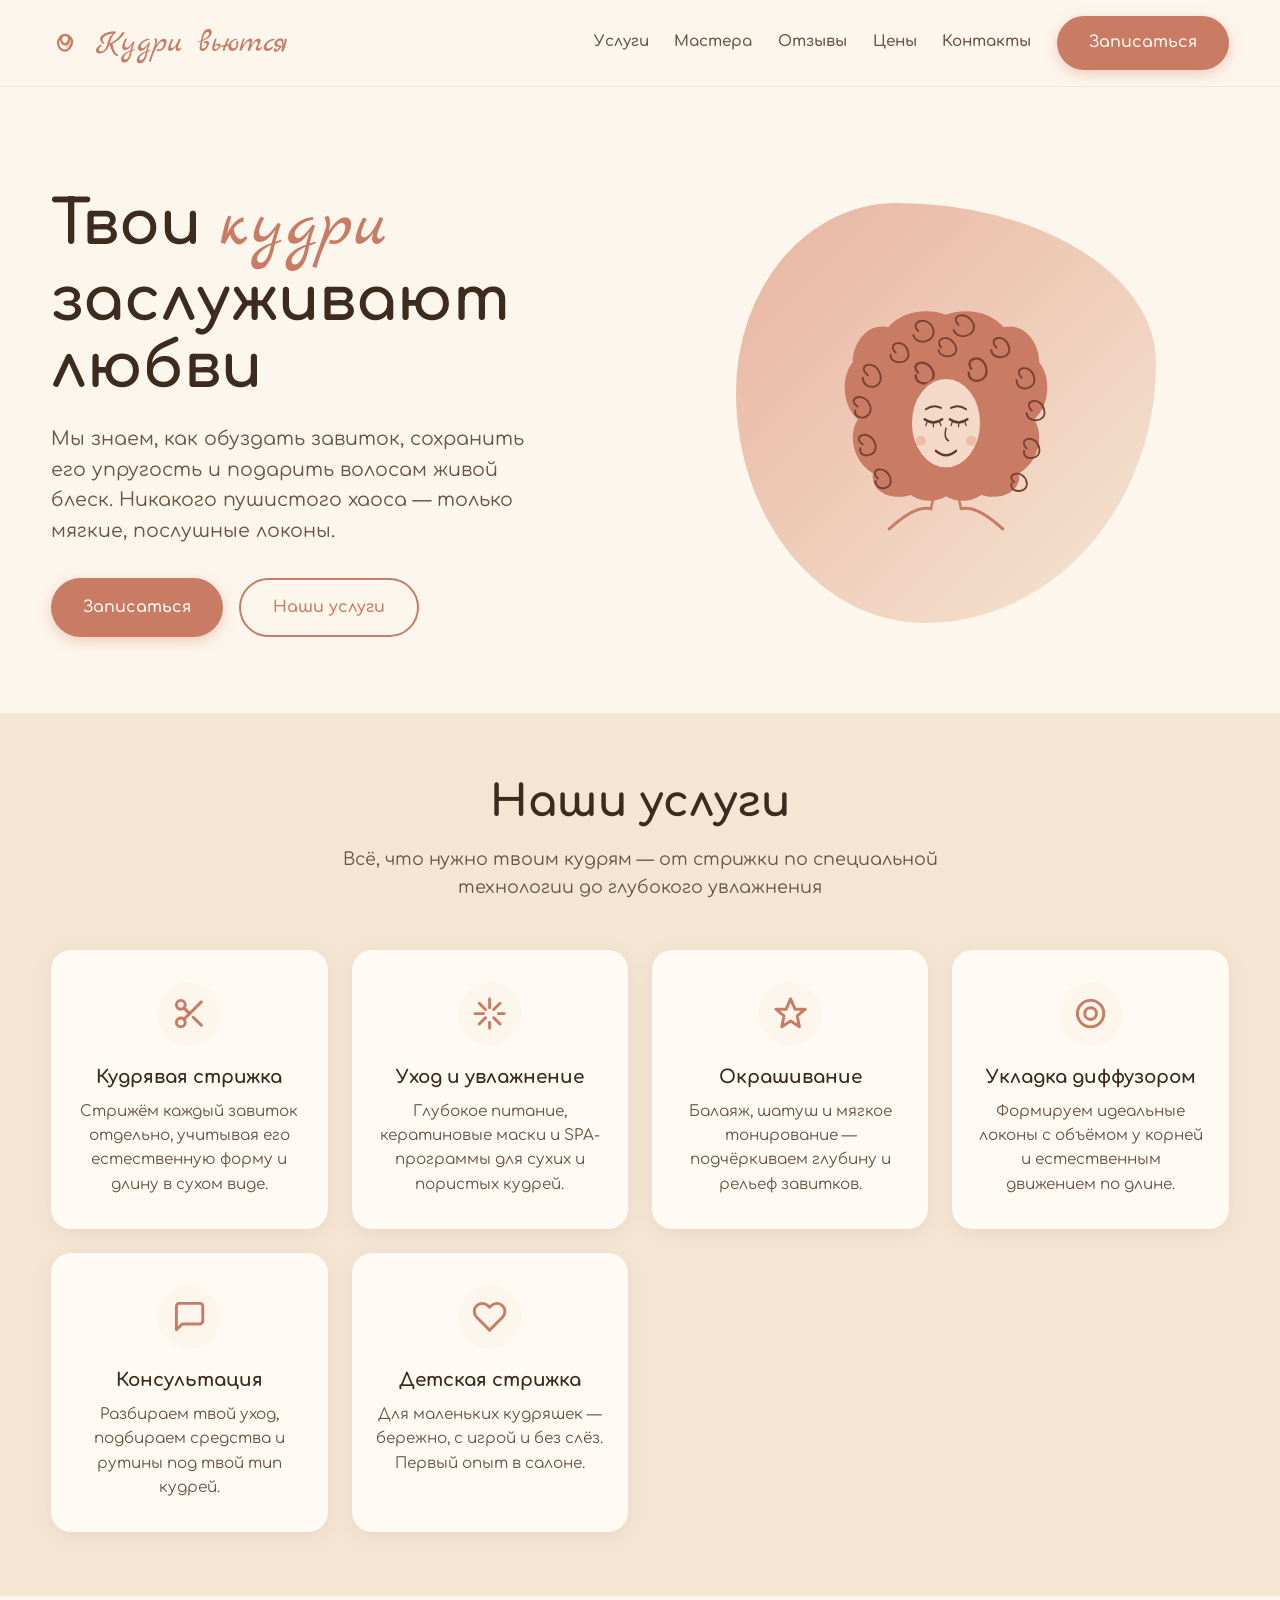
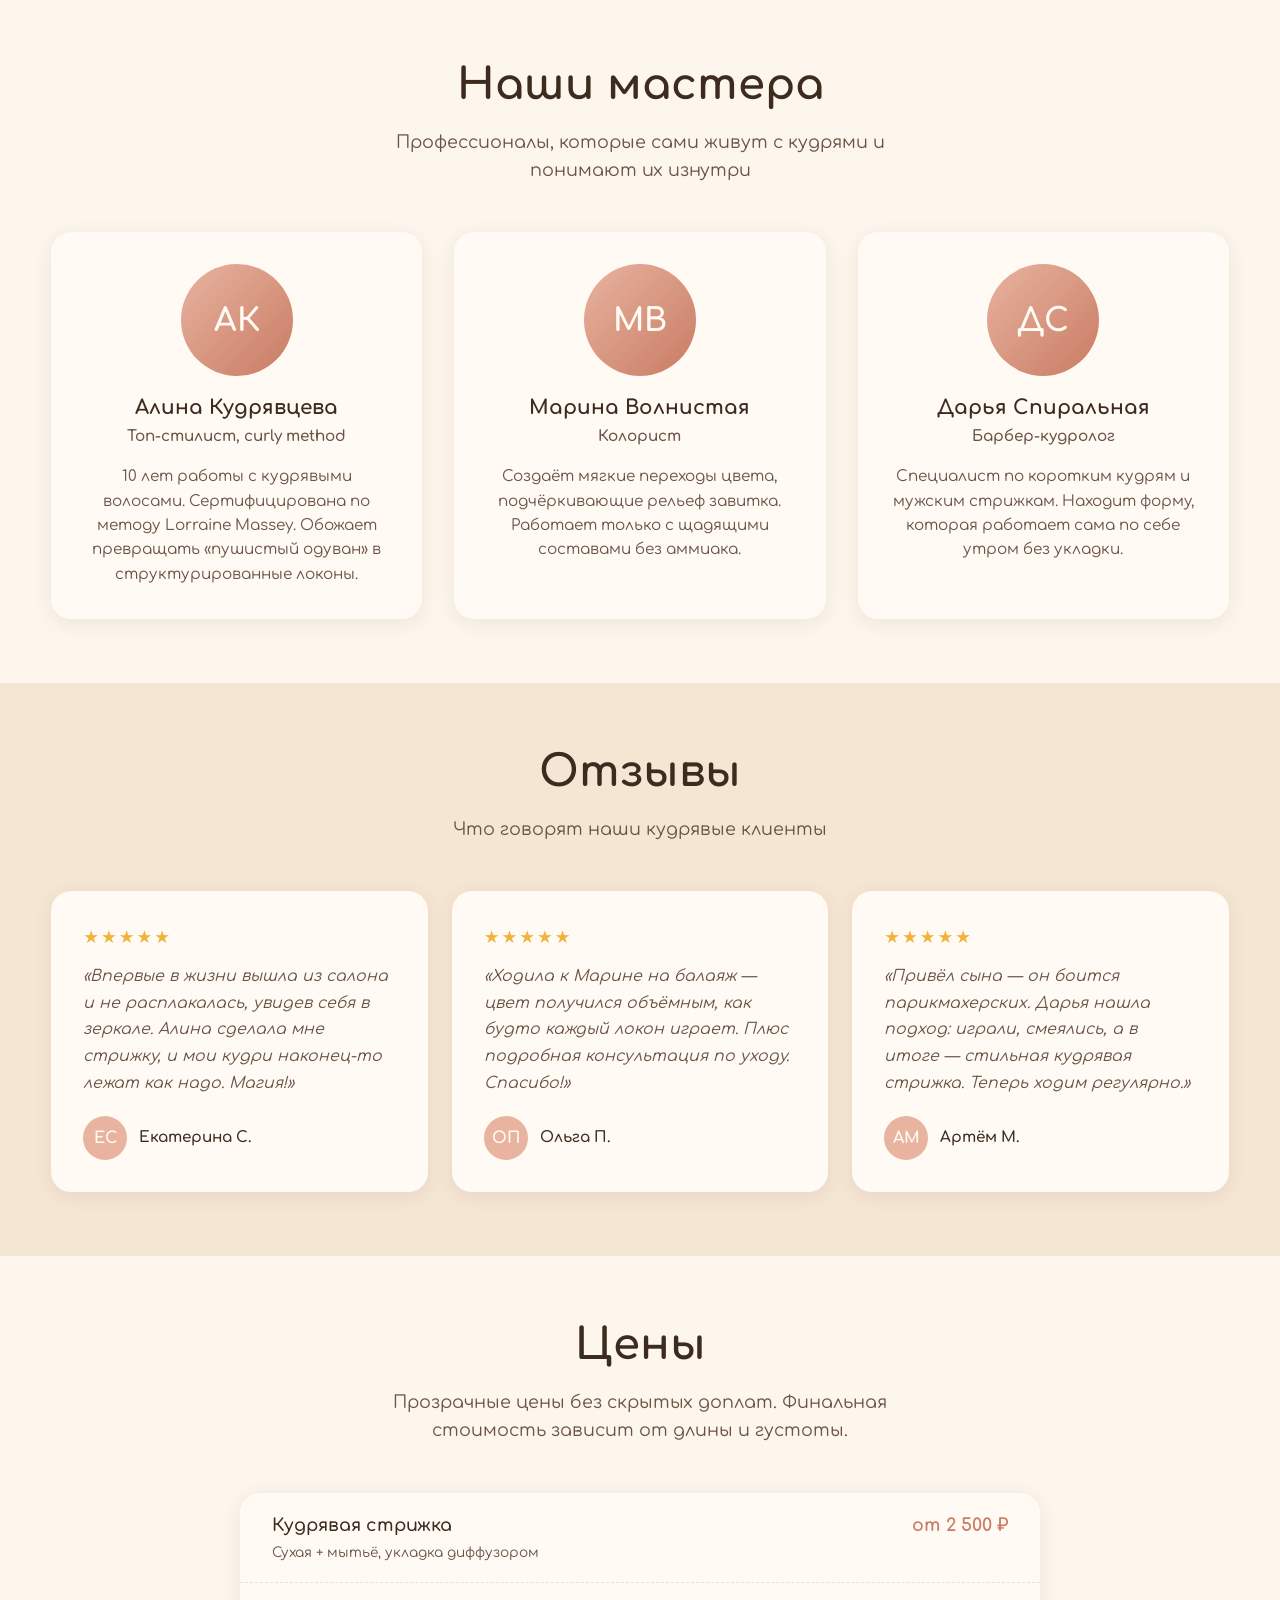
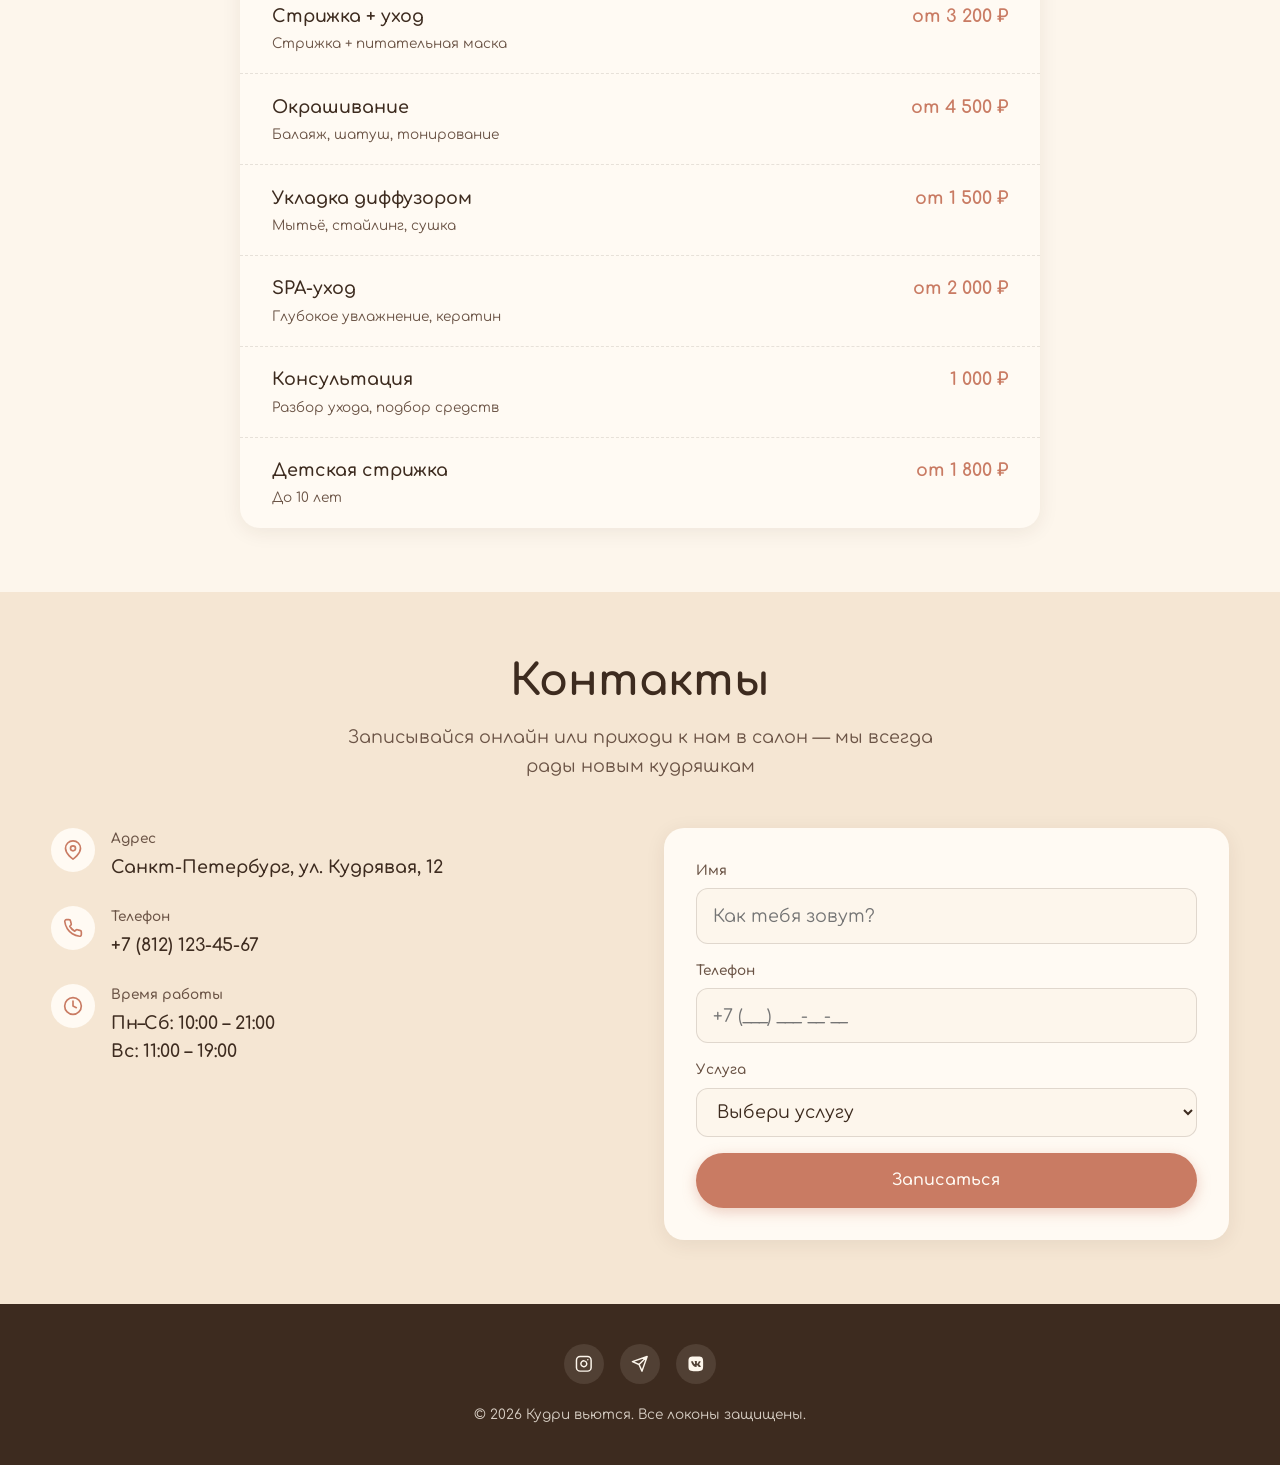
==== index.html @ ad578640 "hello commit" ====
<!DOCTYPE html>
<html lang="ru">
<head>
  <meta charset="UTF-8">
  <meta name="viewport" content="width=device-width, initial-scale=1.0">
  <title>Кудри вьются — салон кудрявых волос</title>
  <meta name="description" content="Салон для тех, кто любит свои кудри. Стрижки, уход, окрашивание и укладка по технологии curly hair.">
  <meta property="og:title" content="Кудри вьются — салон кудрявых волос">
  <meta property="og:description" content="Салон для тех, кто любит свои кудри. Стрижки, уход, окрашивание и укладка по технологии curly hair.">
  <meta property="og:type" content="website">
  <meta property="og:locale" content="ru_RU">
  <meta name="twitter:card" content="summary">
  <link rel="icon" type="image/svg+xml" href="data:image/svg+xml,%3Csvg xmlns='http://www.w3.org/2000/svg' viewBox='0 0 64 64'%3E%3Crect width='64' height='64' rx='14' fill='%23fdf6ec'/%3E%3Cpath d='M32 10c-10 6-14 18-6 26s16 10 10 18' stroke='%23c97b63' stroke-width='6' stroke-linecap='round' fill='none'/%3E%3Ccircle cx='42' cy='48' r='4' fill='%23c97b63'/%3E%3C/svg%3E">
  <link rel="preconnect" href="https://fonts.googleapis.com">
  <link rel="preconnect" href="https://fonts.gstatic.com" crossorigin>
  <link href="https://fonts.googleapis.com/css2?family=Marck+Script&family=Comfortaa:wght@400;600;700&display=swap" rel="stylesheet">
  <style>
    /* ==============================
       1. RESET & BASE
       ============================== */
    *, *::before, *::after { box-sizing: border-box; margin: 0; padding: 0; }
    html { scroll-behavior: smooth; -webkit-text-size-adjust: 100%; }
    body {
      font-family: 'Comfortaa', system-ui, -apple-system, "Segoe UI", Roboto, sans-serif;
      font-size: clamp(1rem, 0.95rem + 0.25vw, 1.1rem);
      line-height: 1.6;
      color: var(--text);
      background: var(--bg);
      overflow-x: hidden;
    }
    img, svg { display: block; max-width: 100%; }
    a { color: inherit; text-decoration: none; }
    button { font: inherit; cursor: pointer; border: none; background: none; }
    ul { list-style: none; }

    /* ==============================
       2. DESIGN TOKENS
       ============================== */
    :root {
      --bg: #fdf6ec;
      --bg-alt: #f5e6d3;
      --accent: #c97b63;
      --accent-dark: #a85d47;
      --accent-soft: #e8b4a0;
      --text: #3d2b1f;
      --text-soft: #6b5446;
      --white: #fffaf3;
      --shadow: 0 4px 20px rgba(61, 43, 31, 0.08);
      --shadow-hover: 0 8px 30px rgba(61, 43, 31, 0.14);
      --radius: 1.25rem;
      --radius-sm: 0.75rem;
      --transition: 0.3s ease;
    }

    /* ==============================
       3. LAYOUT HELPERS
       ============================== */
    .container {
      width: min(92%, 1200px);
      margin-inline: auto;
    }
    section { padding: clamp(3rem, 5vw, 6rem) 0; }
    h1, h2, h3 { font-weight: 700; line-height: 1.2; color: var(--text); }
    h2 {
      font-size: clamp(1.8rem, 1.5rem + 1.5vw, 2.8rem);
      margin-bottom: 1rem;
      text-align: center;
    }
    .section-sub {
      text-align: center;
      color: var(--text-soft);
      max-width: 600px;
      margin: 0 auto 3rem;
    }

    /* ==============================
       4. BUTTONS
       ============================== */
    .btn {
      display: inline-flex;
      align-items: center;
      justify-content: center;
      padding: 0.9rem 2rem;
      border-radius: 999px;
      font-weight: 600;
      font-size: 1rem;
      transition: all var(--transition);
      white-space: nowrap;
    }
    .btn-primary {
      background: var(--accent);
      color: var(--white);
      box-shadow: 0 4px 14px rgba(201, 123, 99, 0.35);
    }
    .btn-primary:hover, .btn-primary:focus-visible {
      background: var(--accent-dark);
      transform: translateY(-2px);
      box-shadow: 0 6px 20px rgba(201, 123, 99, 0.45);
    }
    .btn-outline {
      border: 2px solid var(--accent);
      color: var(--accent);
    }
    .btn-outline:hover, .btn-outline:focus-visible {
      background: var(--accent);
      color: var(--white);
    }

    /* ==============================
       5. HEADER
       ============================== */
    .header {
      position: sticky;
      top: 0;
      z-index: 100;
      background: rgba(253, 246, 236, 0.92);
      backdrop-filter: blur(10px);
      -webkit-backdrop-filter: blur(10px);
      border-bottom: 1px solid rgba(61, 43, 31, 0.06);
    }
    .header__inner {
      display: flex;
      align-items: center;
      justify-content: space-between;
      padding: 1rem 0;
      gap: 1.5rem;
    }
    .logo {
      display: flex;
      align-items: center;
      gap: 0.6rem;
      font-family: 'Marck Script', cursive;
      font-size: clamp(1.5rem, 1.3rem + 1vw, 2rem);
      color: var(--accent);
      font-weight: 400;
    }
    .logo svg { width: 2.2rem; height: 2.2rem; }

    .nav {
      display: flex;
      align-items: center;
      gap: clamp(1rem, 2vw, 2rem);
    }
    .nav__link {
      font-size: 0.95rem;
      font-weight: 600;
      color: var(--text-soft);
      transition: color var(--transition);
      position: relative;
    }
    .nav__link::after {
      content: '';
      display: block;
      width: 0;
      height: 2px;
      background: var(--accent);
      transition: width var(--transition);
    }
    .nav__link:hover, .nav__link:focus-visible { color: var(--accent); }
    .nav__link:hover::after, .nav__link:focus-visible::after { width: 100%; }

    .nav__cta { display: inline-flex; }

    .burger {
      display: none;
      flex-direction: column;
      justify-content: center;
      gap: 5px;
      width: 2.5rem;
      height: 2.5rem;
      padding: 0.5rem;
      z-index: 110;
    }
    .burger span {
      display: block;
      height: 2px;
      width: 100%;
      background: var(--text);
      border-radius: 2px;
      transition: all var(--transition);
      transform-origin: center;
    }
    .burger[aria-expanded="true"] span:nth-child(1) { transform: translateY(7px) rotate(45deg); }
    .burger[aria-expanded="true"] span:nth-child(2) { opacity: 0; }
    .burger[aria-expanded="true"] span:nth-child(3) { transform: translateY(-7px) rotate(-45deg); }

    @media (max-width: 900px) {
      .burger { display: flex; }
      .nav {
        position: fixed;
        inset: 0 0 0 30%;
        background: var(--bg);
        flex-direction: column;
        justify-content: center;
        align-items: flex-start;
        padding: 2rem;
        gap: 2rem;
        transform: translateX(100%);
        visibility: hidden;
        transition: transform var(--transition), visibility 0s linear 0.3s;
        box-shadow: -10px 0 30px rgba(0,0,0,0.1);
      }
      .nav.open {
        transform: translateX(0);
        visibility: visible;
        transition: transform var(--transition), visibility 0s linear 0s;
      }
      .nav__link { font-size: 1.2rem; }
    }

    /* ==============================
       6. HERO
       ============================== */
    .hero {
      padding: clamp(4rem, 8vw, 8rem) 0 clamp(3rem, 6vw, 6rem);
      display: flex;
      align-items: center;
    }
    .hero__inner {
      display: grid;
      grid-template-columns: 1fr 1fr;
      gap: 3rem;
      align-items: center;
    }
    .hero__title {
      font-size: clamp(2.2rem, 1.8rem + 2.5vw, 4rem);
      margin-bottom: 1.5rem;
      line-height: 1.1;
    }
    .hero__title span {
      color: var(--accent);
      font-family: 'Marck Script', cursive;
      font-weight: 400;
      font-size: 1.15em;
    }
    .hero__text {
      font-size: clamp(1rem, 0.95rem + 0.3vw, 1.2rem);
      color: var(--text-soft);
      margin-bottom: 2rem;
      max-width: 500px;
    }
    .hero__actions { display: flex; flex-wrap: wrap; gap: 1rem; }

    .hero__visual {
      display: flex;
      justify-content: center;
      align-items: center;
    }
    .hero__blob {
      width: min(100%, 420px);
      aspect-ratio: 1;
      background: linear-gradient(135deg, var(--accent-soft), var(--bg-alt));
      border-radius: 38% 62% 55% 45% / 45% 38% 62% 55%;
      display: flex;
      align-items: center;
      justify-content: center;
      animation: blob 12s ease-in-out infinite;
    }
    .hero__blob svg { width: 60%; height: 60%; }

    @keyframes blob {
      0%, 100% { border-radius: 38% 62% 55% 45% / 45% 38% 62% 55%; }
      50% { border-radius: 55% 45% 38% 62% / 62% 55% 45% 38%; }
    }

    @media (max-width: 800px) {
      .hero__inner { grid-template-columns: 1fr; text-align: center; }
      .hero__text { margin-inline: auto; }
      .hero__actions { justify-content: center; }
      .hero__visual { order: -1; }
      .hero__blob { width: min(80%, 320px); }
    }

    /* ==============================
       7. SERVICES
       ============================== */
    .services { background: var(--bg-alt); }
    .services__grid {
      display: grid;
      grid-template-columns: repeat(auto-fit, minmax(240px, 1fr));
      gap: 1.5rem;
    }
    .service-card {
      background: var(--white);
      padding: 2rem 1.5rem;
      border-radius: var(--radius);
      box-shadow: var(--shadow);
      transition: all var(--transition);
      text-align: center;
    }
    .service-card:hover {
      transform: translateY(-4px);
      box-shadow: var(--shadow-hover);
    }
    .service-card__icon {
      width: 4rem;
      height: 4rem;
      margin: 0 auto 1.25rem;
      display: flex;
      align-items: center;
      justify-content: center;
      background: var(--bg);
      border-radius: 50%;
      color: var(--accent);
    }
    .service-card__icon svg { width: 2.2rem; height: 2.2rem; }
    .service-card h3 {
      font-size: 1.15rem;
      margin-bottom: 0.75rem;
    }
    .service-card p {
      font-size: 0.95rem;
      color: var(--text-soft);
    }

    /* ==============================
       8. MASTERS
       ============================== */
    .masters__grid {
      display: grid;
      grid-template-columns: repeat(auto-fit, minmax(260px, 1fr));
      gap: 2rem;
    }
    .master-card {
      background: var(--white);
      padding: 2rem;
      border-radius: var(--radius);
      box-shadow: var(--shadow);
      text-align: center;
      transition: transform var(--transition);
    }
    .master-card:hover { transform: translateY(-4px); }
    .master-card__avatar {
      width: 7rem;
      height: 7rem;
      margin: 0 auto 1.25rem;
      border-radius: 50%;
      background: linear-gradient(135deg, var(--accent-soft), var(--accent));
      display: flex;
      align-items: center;
      justify-content: center;
      color: var(--white);
      font-size: 2rem;
      font-weight: 700;
    }
    .master-card h3 { font-size: 1.25rem; margin-bottom: 0.3rem; }
    .master-card__role {
      color: var(--accent);
      font-weight: 600;
      font-size: 0.9rem;
      margin-bottom: 1rem;
    }
    .master-card p { font-size: 0.95rem; color: var(--text-soft); }

    /* ==============================
       9. REVIEWS
       ============================== */
    .reviews { background: var(--bg-alt); }
    .reviews__grid {
      display: grid;
      grid-template-columns: repeat(auto-fit, minmax(280px, 1fr));
      gap: 1.5rem;
    }
    .review-card {
      background: var(--white);
      padding: 2rem;
      border-radius: var(--radius);
      box-shadow: var(--shadow);
    }
    .review-card__stars {
      color: #f2b33d;
      font-size: 1.1rem;
      margin-bottom: 0.75rem;
      letter-spacing: 2px;
    }
    .review-card__text {
      font-size: 0.98rem;
      color: var(--text-soft);
      font-style: italic;
      margin-bottom: 1.25rem;
      line-height: 1.7;
    }
    .review-card__author {
      display: flex;
      align-items: center;
      gap: 0.75rem;
    }
    .review-card__author-pic {
      width: 2.75rem;
      height: 2.75rem;
      border-radius: 50%;
      background: var(--accent-soft);
      display: flex;
      align-items: center;
      justify-content: center;
      color: var(--white);
      font-weight: 700;
      font-size: 1rem;
    }
    .review-card__author-name { font-weight: 600; font-size: 0.95rem; }

    /* ==============================
       10. PRICES
       ============================== */
    .prices__wrap {
      max-width: 800px;
      margin: 0 auto;
      background: var(--white);
      border-radius: var(--radius);
      box-shadow: var(--shadow);
      overflow: hidden;
    }
    .price-row {
      display: flex;
      justify-content: space-between;
      align-items: baseline;
      padding: 1.15rem 2rem;
      border-bottom: 1px dashed rgba(61, 43, 31, 0.12);
      gap: 1rem;
    }
    .price-row:last-child { border-bottom: none; }
    .price-row:hover { background: var(--bg); }
    .price-row__name { font-weight: 600; }
    .price-row__desc {
      font-size: 0.85rem;
      color: var(--text-soft);
      margin-top: 0.2rem;
    }
    .price-row__cost {
      font-weight: 700;
      color: var(--accent);
      white-space: nowrap;
      font-size: 1.1rem;
    }
    @media (max-width: 500px) {
      .price-row { padding: 1rem 1.25rem; flex-wrap: wrap; }
    }

    /* ==============================
       11. CONTACTS
       ============================== */
    .contacts { background: var(--bg-alt); }
    .contacts__grid {
      display: grid;
      grid-template-columns: 1fr 1fr;
      gap: 3rem;
      align-items: start;
    }
    .contacts__info { display: flex; flex-direction: column; gap: 1.5rem; }
    .contact-item {
      display: flex;
      gap: 1rem;
      align-items: flex-start;
    }
    .contact-item__icon {
      width: 2.75rem;
      height: 2.75rem;
      border-radius: 50%;
      background: var(--white);
      display: flex;
      align-items: center;
      justify-content: center;
      color: var(--accent);
      flex-shrink: 0;
    }
    .contact-item__icon svg { width: 1.25rem; height: 1.25rem; }
    .contact-item h4 { font-size: 0.85rem; color: var(--text-soft); margin-bottom: 0.25rem; font-weight: 600; }
    .contact-item p, .contact-item a { font-weight: 600; color: var(--text); }

    .form {
      background: var(--white);
      padding: 2rem;
      border-radius: var(--radius);
      box-shadow: var(--shadow);
      display: flex;
      flex-direction: column;
      gap: 1rem;
    }
    .form__field {
      display: flex;
      flex-direction: column;
      gap: 0.4rem;
    }
    .form__field label {
      font-size: 0.85rem;
      font-weight: 600;
      color: var(--text-soft);
    }
    .form__field input,
    .form__field select {
      font: inherit;
      padding: 0.8rem 1rem;
      border: 1.5px solid rgba(61, 43, 31, 0.15);
      border-radius: var(--radius-sm);
      background: var(--bg);
      color: var(--text);
      transition: border-color var(--transition);
    }
    .form__field input:focus,
    .form__field select:focus {
      outline: none;
      border-color: var(--accent);
    }
    .form__success {
      padding: 1rem;
      background: #e8f5e9;
      color: #2e7d32;
      border-radius: var(--radius-sm);
      text-align: center;
      font-weight: 600;
      display: none;
    }
    .form__success.show { display: block; }

    @media (max-width: 800px) {
      .contacts__grid { grid-template-columns: 1fr; }
    }

    /* ==============================
       12. FOOTER
       ============================== */
    .footer {
      background: var(--text);
      color: var(--bg);
      padding: 2.5rem 0;
      text-align: center;
    }
    .footer__inner {
      display: flex;
      flex-direction: column;
      align-items: center;
      gap: 1.25rem;
    }
    .footer__socials {
      display: flex;
      gap: 1rem;
    }
    .footer__socials a {
      width: 2.5rem;
      height: 2.5rem;
      border-radius: 50%;
      background: rgba(253, 246, 236, 0.1);
      display: flex;
      align-items: center;
      justify-content: center;
      transition: background var(--transition);
      color: var(--bg);
    }
    .footer__socials a:hover,
    .footer__socials a:focus-visible {
      background: var(--accent);
    }
    .footer__socials svg { width: 1.1rem; height: 1.1rem; }
    .footer__copy { font-size: 0.85rem; opacity: 0.8; }

    /* ==============================
       13. ACCESSIBILITY
       ============================== */
    :focus-visible {
      outline: 2px solid var(--accent);
      outline-offset: 3px;
    }
    @media (prefers-reduced-motion: reduce) {
      *, *::before, *::after {
        animation-duration: 0.01ms !important;
        transition-duration: 0.01ms !important;
        scroll-behavior: auto !important;
      }
    }
  </style>
</head>
<body>

  <!-- ================== HEADER ================== -->
  <header class="header" role="banner">
    <div class="container header__inner">
      <a href="#" class="logo" aria-label="Кудри вьются — на главную">
        <svg viewBox="0 0 40 40" fill="none" xmlns="http://www.w3.org/2000/svg" aria-hidden="true">
          <path d="M8 20c0-6 4-10 8-10s6 4 4 8-6 4-8 0 0-8 4-8 8 4 8 8-4 10-8 10-8-4-8-8z" stroke="currentColor" stroke-width="2.5" stroke-linecap="round"/>
          <path d="M20 14c2 2 4 4 4 7s-2 5-4 5-4-2-4-5 2-5 4-7z" fill="currentColor" opacity="0.3"/>
        </svg>
        Кудри вьются
      </a>

      <button class="burger" aria-label="Меню" aria-expanded="false" aria-controls="nav">
        <span></span><span></span><span></span>
      </button>

      <nav class="nav" id="nav" aria-label="Главное меню">
        <a href="#services" class="nav__link">Услуги</a>
        <a href="#masters" class="nav__link">Мастера</a>
        <a href="#reviews" class="nav__link">Отзывы</a>
        <a href="#prices" class="nav__link">Цены</a>
        <a href="#contacts" class="nav__link">Контакты</a>
        <a href="#contacts" class="btn btn-primary nav__cta">Записаться</a>
      </nav>
    </div>
  </header>

  <main>
    <!-- ================== HERO ================== -->
    <section class="hero">
      <div class="container hero__inner">
        <div class="hero__content">
          <h1 class="hero__title">Твои <span>кудри</span><br>заслуживают любви</h1>
          <p class="hero__text">Мы знаем, как обуздать завиток, сохранить его упругость и подарить волосам живой блеск. Никакого пушистого хаоса — только мягкие, послушные локоны.</p>
          <div class="hero__actions">
            <a href="#contacts" class="btn btn-primary">Записаться</a>
            <a href="#services" class="btn btn-outline">Наши услуги</a>
          </div>
        </div>
        <div class="hero__visual" aria-hidden="true">
          <div class="hero__blob">
            <svg viewBox="0 0 200 200" fill="none" xmlns="http://www.w3.org/2000/svg" aria-hidden="true">
              <!-- Hair mass: big bumpy curly-cloud silhouette behind the face -->
              <path d="
                M100 22
                C 84 16, 64 20, 54 32
                C 40 28, 26 42, 26 60
                C 16 72, 18 95, 30 105
                C 22 118, 26 138, 42 148
                C 40 162, 56 170, 72 165
                C 82 172, 94 170, 100 166
                C 106 170, 118 172, 128 165
                C 144 170, 160 162, 158 148
                C 174 138, 178 118, 170 105
                C 182 95, 184 72, 174 60
                C 174 42, 160 28, 146 32
                C 136 20, 116 16, 100 22 Z"
                fill="#c97b63"/>

              <!-- Curl spiral texture — many small spirals over the hair mass -->
              <!-- Top curls -->
              <path d="M78 35 C 70 27, 87 22, 90 34 C 92 44, 76 47, 74 38" stroke="#7a4232" stroke-width="1.5" fill="none" stroke-linecap="round"/>
              <path d="M110 30 C 102 22, 118 18, 122 30 C 124 40, 108 42, 106 34" stroke="#7a4232" stroke-width="1.5" fill="none" stroke-linecap="round"/>
              <path d="M60 52 C 52 44, 68 40, 70 52 C 72 62, 56 62, 56 54" stroke="#7a4232" stroke-width="1.5" fill="none" stroke-linecap="round"/>
              <path d="M140 48 C 132 40, 148 36, 150 48 C 152 58, 136 58, 136 50" stroke="#7a4232" stroke-width="1.5" fill="none" stroke-linecap="round"/>
              <path d="M96 48 C 90 40, 104 36, 108 48 C 110 56, 96 58, 94 50" stroke="#7a4232" stroke-width="1.4" fill="none" stroke-linecap="round"/>
              <!-- Left side curls -->
              <path d="M38 70 C 28 62, 44 56, 48 70 C 50 82, 34 82, 34 72" stroke="#7a4232" stroke-width="1.5" fill="none" stroke-linecap="round"/>
              <path d="M30 95 C 20 88, 36 82, 40 95 C 42 106, 26 106, 28 98" stroke="#7a4232" stroke-width="1.5" fill="none" stroke-linecap="round"/>
              <path d="M34 125 C 24 118, 40 112, 44 125 C 46 136, 30 136, 32 128" stroke="#7a4232" stroke-width="1.5" fill="none" stroke-linecap="round"/>
              <path d="M46 152 C 38 145, 52 140, 56 152 C 58 162, 44 162, 44 154" stroke="#7a4232" stroke-width="1.5" fill="none" stroke-linecap="round"/>
              <!-- Right side curls -->
              <path d="M160 72 C 152 64, 168 60, 170 72 C 172 82, 156 84, 156 74" stroke="#7a4232" stroke-width="1.5" fill="none" stroke-linecap="round"/>
              <path d="M168 98 C 160 90, 176 86, 178 98 C 180 108, 164 108, 164 100" stroke="#7a4232" stroke-width="1.5" fill="none" stroke-linecap="round"/>
              <path d="M164 128 C 156 120, 172 116, 174 128 C 176 138, 160 138, 162 130" stroke="#7a4232" stroke-width="1.5" fill="none" stroke-linecap="round"/>
              <path d="M154 155 C 146 148, 162 144, 164 155 C 166 164, 150 164, 152 156" stroke="#7a4232" stroke-width="1.5" fill="none" stroke-linecap="round"/>
              <!-- Front curls / bangs falling on forehead -->
              <path d="M78 68 C 70 60, 86 55, 90 68 C 92 78, 76 80, 76 70" stroke="#7a4232" stroke-width="1.8" fill="none" stroke-linecap="round"/>
              <path d="M120 65 C 114 56, 130 52, 132 65 C 134 76, 118 78, 118 68" stroke="#7a4232" stroke-width="1.8" fill="none" stroke-linecap="round"/>

              <!-- Neck -->
              <path d="M92 148 C 92 158, 90 168, 88 176" stroke="#c97b63" stroke-width="2" fill="none" stroke-linecap="round"/>
              <path d="M108 148 C 108 158, 110 168, 112 176" stroke="#c97b63" stroke-width="2" fill="none" stroke-linecap="round"/>

              <!-- Shoulders / collar line -->
              <path d="M55 192 C 68 180, 80 174, 88 176" stroke="#c97b63" stroke-width="2.4" fill="none" stroke-linecap="round"/>
              <path d="M145 192 C 132 180, 120 174, 112 176" stroke="#c97b63" stroke-width="2.4" fill="none" stroke-linecap="round"/>

              <!-- Face (oval with warm skin tone, on top of hair base) -->
              <ellipse cx="100" cy="108" rx="28" ry="36" fill="#f5d9c8" stroke="#c97b63" stroke-width="2"/>

              <!-- Eyebrows -->
              <path d="M84 97 Q 90 93, 96 96" stroke="#5b3a2e" stroke-width="1.6" fill="none" stroke-linecap="round"/>
              <path d="M104 96 Q 110 93, 116 97" stroke="#5b3a2e" stroke-width="1.6" fill="none" stroke-linecap="round"/>

              <!-- Closed smiling eyes (curved lashes) -->
              <path d="M83 105 Q 90 110, 97 105" stroke="#5b3a2e" stroke-width="1.9" fill="none" stroke-linecap="round"/>
              <path d="M103 105 Q 110 110, 117 105" stroke="#5b3a2e" stroke-width="1.9" fill="none" stroke-linecap="round"/>
              <!-- Small lashes -->
              <path d="M85 107 L 84 110" stroke="#5b3a2e" stroke-width="1" fill="none" stroke-linecap="round"/>
              <path d="M90 108 L 90 111" stroke="#5b3a2e" stroke-width="1" fill="none" stroke-linecap="round"/>
              <path d="M95 107 L 96 110" stroke="#5b3a2e" stroke-width="1" fill="none" stroke-linecap="round"/>
              <path d="M105 107 L 104 110" stroke="#5b3a2e" stroke-width="1" fill="none" stroke-linecap="round"/>
              <path d="M110 108 L 110 111" stroke="#5b3a2e" stroke-width="1" fill="none" stroke-linecap="round"/>
              <path d="M115 107 L 116 110" stroke="#5b3a2e" stroke-width="1" fill="none" stroke-linecap="round"/>

              <!-- Nose hint -->
              <path d="M100 112 Q 98 120, 102 122" stroke="#5b3a2e" stroke-width="1.2" fill="none" stroke-linecap="round"/>

              <!-- Smile -->
              <path d="M92 130 Q 100 137, 108 130" stroke="#5b3a2e" stroke-width="1.8" fill="none" stroke-linecap="round"/>

              <!-- Rosy cheeks -->
              <circle cx="80" cy="122" r="4" fill="#e8a490" opacity="0.55"/>
              <circle cx="120" cy="122" r="4" fill="#e8a490" opacity="0.55"/>
            </svg>
          </div>
        </div>
      </div>
    </section>

    <!-- ================== SERVICES ================== -->
    <section class="services" id="services">
      <div class="container">
        <h2>Наши услуги</h2>
        <p class="section-sub">Всё, что нужно твоим кудрям — от стрижки по специальной технологии до глубокого увлажнения</p>
        <div class="services__grid">

          <article class="service-card">
            <div class="service-card__icon" aria-hidden="true">
              <svg viewBox="0 0 24 24" fill="none" stroke="currentColor" stroke-width="2" stroke-linecap="round" stroke-linejoin="round">
                <circle cx="6" cy="6" r="3"/><circle cx="6" cy="18" r="3"/><line x1="20" y1="4" x2="8.12" y2="15.88"/><line x1="14.47" y1="14.48" x2="20" y2="20"/><line x1="8.12" y1="8.12" x2="12" y2="12"/>
              </svg>
            </div>
            <h3>Кудрявая стрижка</h3>
            <p>Стрижём каждый завиток отдельно, учитывая его естественную форму и длину в сухом виде.</p>
          </article>

          <article class="service-card">
            <div class="service-card__icon" aria-hidden="true">
              <svg viewBox="0 0 24 24" fill="none" stroke="currentColor" stroke-width="2" stroke-linecap="round" stroke-linejoin="round">
                <path d="M12 2v6M12 18v4M4.93 4.93l4.24 4.24M14.83 14.83l4.24 4.24M2 12h6M18 12h4M4.93 19.07l4.24-4.24M14.83 9.17l4.24-4.24"/>
              </svg>
            </div>
            <h3>Уход и увлажнение</h3>
            <p>Глубокое питание, кератиновые маски и SPA-программы для сухих и пористых кудрей.</p>
          </article>

          <article class="service-card">
            <div class="service-card__icon" aria-hidden="true">
              <svg viewBox="0 0 24 24" fill="none" stroke="currentColor" stroke-width="2" stroke-linecap="round" stroke-linejoin="round">
                <path d="M12 2l3 7h7l-5.5 4.5L18 21l-6-4-6 4 1.5-7.5L2 9h7z"/>
              </svg>
            </div>
            <h3>Окрашивание</h3>
            <p>Балаяж, шатуш и мягкое тонирование — подчёркиваем глубину и рельеф завитков.</p>
          </article>

          <article class="service-card">
            <div class="service-card__icon" aria-hidden="true">
              <svg viewBox="0 0 24 24" fill="none" stroke="currentColor" stroke-width="2" stroke-linecap="round" stroke-linejoin="round">
                <path d="M3 12c0-5 4-9 9-9s9 4 9 9-4 9-9 9-9-4-9-9z"/><path d="M8 12c0-2 1.5-4 4-4s4 2 4 4-1.5 4-4 4-4-2-4-4z"/>
              </svg>
            </div>
            <h3>Укладка диффузором</h3>
            <p>Формируем идеальные локоны с объёмом у корней и естественным движением по длине.</p>
          </article>

          <article class="service-card">
            <div class="service-card__icon" aria-hidden="true">
              <svg viewBox="0 0 24 24" fill="none" stroke="currentColor" stroke-width="2" stroke-linecap="round" stroke-linejoin="round">
                <path d="M21 15a2 2 0 01-2 2H7l-4 4V5a2 2 0 012-2h14a2 2 0 012 2z"/>
              </svg>
            </div>
            <h3>Консультация</h3>
            <p>Разбираем твой уход, подбираем средства и рутины под твой тип кудрей.</p>
          </article>

          <article class="service-card">
            <div class="service-card__icon" aria-hidden="true">
              <svg viewBox="0 0 24 24" fill="none" stroke="currentColor" stroke-width="2" stroke-linecap="round" stroke-linejoin="round">
                <path d="M20.84 4.61a5.5 5.5 0 00-7.78 0L12 5.67l-1.06-1.06a5.5 5.5 0 00-7.78 7.78l1.06 1.06L12 21.23l7.78-7.78 1.06-1.06a5.5 5.5 0 000-7.78z"/>
              </svg>
            </div>
            <h3>Детская стрижка</h3>
            <p>Для маленьких кудряшек — бережно, с игрой и без слёз. Первый опыт в салоне.</p>
          </article>

        </div>
      </div>
    </section>

    <!-- ================== MASTERS ================== -->
    <section class="masters" id="masters">
      <div class="container">
        <h2>Наши мастера</h2>
        <p class="section-sub">Профессионалы, которые сами живут с кудрями и понимают их изнутри</p>
        <div class="masters__grid">

          <article class="master-card">
            <div class="master-card__avatar" aria-hidden="true">АК</div>
            <h3>Алина Кудрявцева</h3>
            <p class="master-card__role">Топ-стилист, curly method</p>
            <p>10 лет работы с кудрявыми волосами. Сертифицирована по методу Lorraine Massey. Обожает превращать «пушистый одуван» в структурированные локоны.</p>
          </article>

          <article class="master-card">
            <div class="master-card__avatar" aria-hidden="true">МВ</div>
            <h3>Марина Волнистая</h3>
            <p class="master-card__role">Колорист</p>
            <p>Создаёт мягкие переходы цвета, подчёркивающие рельеф завитка. Работает только с щадящими составами без аммиака.</p>
          </article>

          <article class="master-card">
            <div class="master-card__avatar" aria-hidden="true">ДС</div>
            <h3>Дарья Спиральная</h3>
            <p class="master-card__role">Барбер-кудролог</p>
            <p>Специалист по коротким кудрям и мужским стрижкам. Находит форму, которая работает сама по себе утром без укладки.</p>
          </article>

        </div>
      </div>
    </section>

    <!-- ================== REVIEWS ================== -->
    <section class="reviews" id="reviews">
      <div class="container">
        <h2>Отзывы</h2>
        <p class="section-sub">Что говорят наши кудрявые клиенты</p>
        <div class="reviews__grid">

          <article class="review-card">
            <div class="review-card__stars" aria-label="Оценка 5 из 5">★★★★★</div>
            <p class="review-card__text">«Впервые в жизни вышла из салона и не расплакалась, увидев себя в зеркале. Алина сделала мне стрижку, и мои кудри наконец-то лежат как надо. Магия!»</p>
            <div class="review-card__author">
              <div class="review-card__author-pic" aria-hidden="true">ЕС</div>
              <div class="review-card__author-name">Екатерина С.</div>
            </div>
          </article>

          <article class="review-card">
            <div class="review-card__stars" aria-label="Оценка 5 из 5">★★★★★</div>
            <p class="review-card__text">«Ходила к Марине на балаяж — цвет получился объёмным, как будто каждый локон играет. Плюс подробная консультация по уходу. Спасибо!»</p>
            <div class="review-card__author">
              <div class="review-card__author-pic" aria-hidden="true">ОП</div>
              <div class="review-card__author-name">Ольга П.</div>
            </div>
          </article>

          <article class="review-card">
            <div class="review-card__stars" aria-label="Оценка 5 из 5">★★★★★</div>
            <p class="review-card__text">«Привёл сына — он боится парикмахерских. Дарья нашла подход: играли, смеялись, а в итоге — стильная кудрявая стрижка. Теперь ходим регулярно.»</p>
            <div class="review-card__author">
              <div class="review-card__author-pic" aria-hidden="true">АМ</div>
              <div class="review-card__author-name">Артём М.</div>
            </div>
          </article>

        </div>
      </div>
    </section>

    <!-- ================== PRICES ================== -->
    <section class="prices" id="prices">
      <div class="container">
        <h2>Цены</h2>
        <p class="section-sub">Прозрачные цены без скрытых доплат. Финальная стоимость зависит от длины и густоты.</p>
        <div class="prices__wrap">
          <div class="price-row">
            <div>
              <div class="price-row__name">Кудрявая стрижка</div>
              <div class="price-row__desc">Сухая + мытьё, укладка диффузором</div>
            </div>
            <div class="price-row__cost">от 2 500 ₽</div>
          </div>
          <div class="price-row">
            <div>
              <div class="price-row__name">Стрижка + уход</div>
              <div class="price-row__desc">Стрижка + питательная маска</div>
            </div>
            <div class="price-row__cost">от 3 200 ₽</div>
          </div>
          <div class="price-row">
            <div>
              <div class="price-row__name">Окрашивание</div>
              <div class="price-row__desc">Балаяж, шатуш, тонирование</div>
            </div>
            <div class="price-row__cost">от 4 500 ₽</div>
          </div>
          <div class="price-row">
            <div>
              <div class="price-row__name">Укладка диффузором</div>
              <div class="price-row__desc">Мытьё, стайлинг, сушка</div>
            </div>
            <div class="price-row__cost">от 1 500 ₽</div>
          </div>
          <div class="price-row">
            <div>
              <div class="price-row__name">SPA-уход</div>
              <div class="price-row__desc">Глубокое увлажнение, кератин</div>
            </div>
            <div class="price-row__cost">от 2 000 ₽</div>
          </div>
          <div class="price-row">
            <div>
              <div class="price-row__name">Консультация</div>
              <div class="price-row__desc">Разбор ухода, подбор средств</div>
            </div>
            <div class="price-row__cost">1 000 ₽</div>
          </div>
          <div class="price-row">
            <div>
              <div class="price-row__name">Детская стрижка</div>
              <div class="price-row__desc">До 10 лет</div>
            </div>
            <div class="price-row__cost">от 1 800 ₽</div>
          </div>
        </div>
      </div>
    </section>

    <!-- ================== CONTACTS ================== -->
    <section class="contacts" id="contacts">
      <div class="container">
        <h2>Контакты</h2>
        <p class="section-sub">Записывайся онлайн или приходи к нам в салон — мы всегда рады новым кудряшкам</p>
        <div class="contacts__grid">

          <div class="contacts__info">
            <div class="contact-item">
              <div class="contact-item__icon" aria-hidden="true">
                <svg viewBox="0 0 24 24" fill="none" stroke="currentColor" stroke-width="2" stroke-linecap="round" stroke-linejoin="round">
                  <path d="M21 10c0 7-9 13-9 13s-9-6-9-13a9 9 0 0118 0z"/><circle cx="12" cy="10" r="3"/>
                </svg>
              </div>
              <div>
                <h4>Адрес</h4>
                <p>Санкт-Петербург, ул. Кудрявая, 12</p>
              </div>
            </div>

            <div class="contact-item">
              <div class="contact-item__icon" aria-hidden="true">
                <svg viewBox="0 0 24 24" fill="none" stroke="currentColor" stroke-width="2" stroke-linecap="round" stroke-linejoin="round">
                  <path d="M22 16.92v3a2 2 0 01-2.18 2 19.79 19.79 0 01-8.63-3.07 19.5 19.5 0 01-6-6 19.79 19.79 0 01-3.07-8.67A2 2 0 014.11 2h3a2 2 0 012 1.72 12.84 12.84 0 00.7 2.81 2 2 0 01-.45 2.11L8.09 9.91a16 16 0 006 6l1.27-1.27a2 2 0 012.11-.45 12.84 12.84 0 002.81.7A2 2 0 0122 16.92z"/>
                </svg>
              </div>
              <div>
                <h4>Телефон</h4>
                <a href="tel:+78121234567">+7 (812) 123-45-67</a>
              </div>
            </div>

            <div class="contact-item">
              <div class="contact-item__icon" aria-hidden="true">
                <svg viewBox="0 0 24 24" fill="none" stroke="currentColor" stroke-width="2" stroke-linecap="round" stroke-linejoin="round">
                  <circle cx="12" cy="12" r="10"/><polyline points="12 6 12 12 16 14"/>
                </svg>
              </div>
              <div>
                <h4>Время работы</h4>
                <p>Пн–Сб: 10:00 – 21:00<br>Вс: 11:00 – 19:00</p>
              </div>
            </div>
          </div>

          <form class="form" id="booking-form" novalidate>
            <div class="form__field">
              <label for="name">Имя</label>
              <input type="text" id="name" name="name" placeholder="Как тебя зовут?" required>
            </div>
            <div class="form__field">
              <label for="phone">Телефон</label>
              <input type="tel" id="phone" name="phone" placeholder="+7 (___) ___-__-__" required>
            </div>
            <div class="form__field">
              <label for="service">Услуга</label>
              <select id="service" name="service" required>
                <option value="">Выбери услугу</option>
                <option value="cut">Кудрявая стрижка</option>
                <option value="cut-care">Стрижка + уход</option>
                <option value="color">Окрашивание</option>
                <option value="style">Укладка диффузором</option>
                <option value="spa">SPA-уход</option>
                <option value="consult">Консультация</option>
                <option value="kids">Детская стрижка</option>
              </select>
            </div>
            <button type="submit" class="btn btn-primary">Записаться</button>
            <div class="form__success" id="form-success" role="status" aria-live="polite">
              ✨ Спасибо! Мы свяжемся с тобой в ближайшее время.
            </div>
          </form>

        </div>
      </div>
    </section>
  </main>

  <!-- ================== FOOTER ================== -->
  <footer class="footer" role="contentinfo">
    <div class="container footer__inner">
      <div class="footer__socials">
        <a href="#" aria-label="Instagram">
          <svg viewBox="0 0 24 24" fill="none" stroke="currentColor" stroke-width="2" stroke-linecap="round" stroke-linejoin="round">
            <rect x="2" y="2" width="20" height="20" rx="5" ry="5"/><path d="M16 11.37A4 4 0 1112.63 8 4 4 0 0116 11.37z"/><line x1="17.5" y1="6.5" x2="17.51" y2="6.5"/>
          </svg>
        </a>
        <a href="#" aria-label="Telegram">
          <svg viewBox="0 0 24 24" fill="currentColor">
            <path d="M22 2L11 13M22 2l-7 20-4-9-9-4 20-7z" stroke="currentColor" stroke-width="2" stroke-linecap="round" stroke-linejoin="round" fill="none"/>
          </svg>
        </a>
        <a href="#" aria-label="VK">
          <svg viewBox="0 0 24 24" fill="currentColor">
            <path d="M15.07 2H8.93C3.33 2 2 3.33 2 8.93v6.14C2 20.67 3.33 22 8.93 22h6.14c5.6 0 6.93-1.33 6.93-6.93V8.93C22 3.33 20.67 2 15.07 2zm3.08 14.27h-1.45c-.55 0-.72-.44-1.71-1.43-.86-.83-1.23-.94-1.44-.94-.3 0-.38.08-.38.5v1.3c0 .35-.11.56-1.03.56-1.52 0-3.2-.92-4.39-2.63C6.24 11.4 5.7 9.37 5.7 8.93c0-.21.08-.38.5-.38h1.45c.37 0 .5.16.65.55.72 1.83 1.92 3.43 2.41 3.43.18 0 .27-.08.27-.54V9.82c-.06-.96-.56-1.04-.56-1.38 0-.16.14-.32.35-.32h2.28c.31 0 .42.16.42.51v3.09c0 .31.14.42.22.42.18 0 .33-.11.65-.43 1.01-1.13 1.73-2.88 1.73-2.88.1-.21.27-.4.64-.4h1.45c.44 0 .53.22.44.51-.18.83-1.92 3.28-1.92 3.28-.15.25-.21.37 0 .65.15.21.65.65.98 1.04.61.7 1.07 1.28 1.2 1.68.13.4-.08.61-.49.61z"/>
          </svg>
        </a>
      </div>
      <p class="footer__copy">© 2026 Кудри вьются. Все локоны защищены.</p>
    </div>
  </footer>

  <script>
    /* ===== BURGER MENU ===== */
    (function () {
      const burger = document.querySelector('.burger');
      const nav = document.querySelector('.nav');

      burger.addEventListener('click', function () {
        const expanded = burger.getAttribute('aria-expanded') === 'true';
        burger.setAttribute('aria-expanded', !expanded);
        nav.classList.toggle('open');
      });

      /* Закрытие меню при клике на ссылку */
      nav.querySelectorAll('.nav__link, .nav__cta').forEach(function (link) {
        link.addEventListener('click', function () {
          nav.classList.remove('open');
          burger.setAttribute('aria-expanded', 'false');
        });
      });

      /* Закрытие меню по Escape с возвратом фокуса на бургер */
      document.addEventListener('keydown', function (e) {
        if (e.key === 'Escape' && nav.classList.contains('open')) {
          nav.classList.remove('open');
          burger.setAttribute('aria-expanded', 'false');
          burger.focus();
        }
      });

      /* Закрытие меню при клике вне области header/nav */
      document.addEventListener('click', function (e) {
        if (nav.classList.contains('open') && !nav.contains(e.target) && !burger.contains(e.target)) {
          nav.classList.remove('open');
          burger.setAttribute('aria-expanded', 'false');
        }
      });
    })();

    /* ===== FORM SUBMIT ===== */
    (function () {
      const form = document.getElementById('booking-form');
      const success = document.getElementById('form-success');

      form.addEventListener('submit', function (e) {
        e.preventDefault();
        const name = form.name.value.trim();
        const phone = form.phone.value.trim();
        const service = form.service.value;

        if (!name || !phone || !service) {
          alert('Пожалуйста, заполни все поля');
          return;
        }

        form.reset();
        success.classList.add('show');
        setTimeout(function () {
          success.classList.remove('show');
        }, 5000);
      });
    })();
  </script>
</body>
</html>
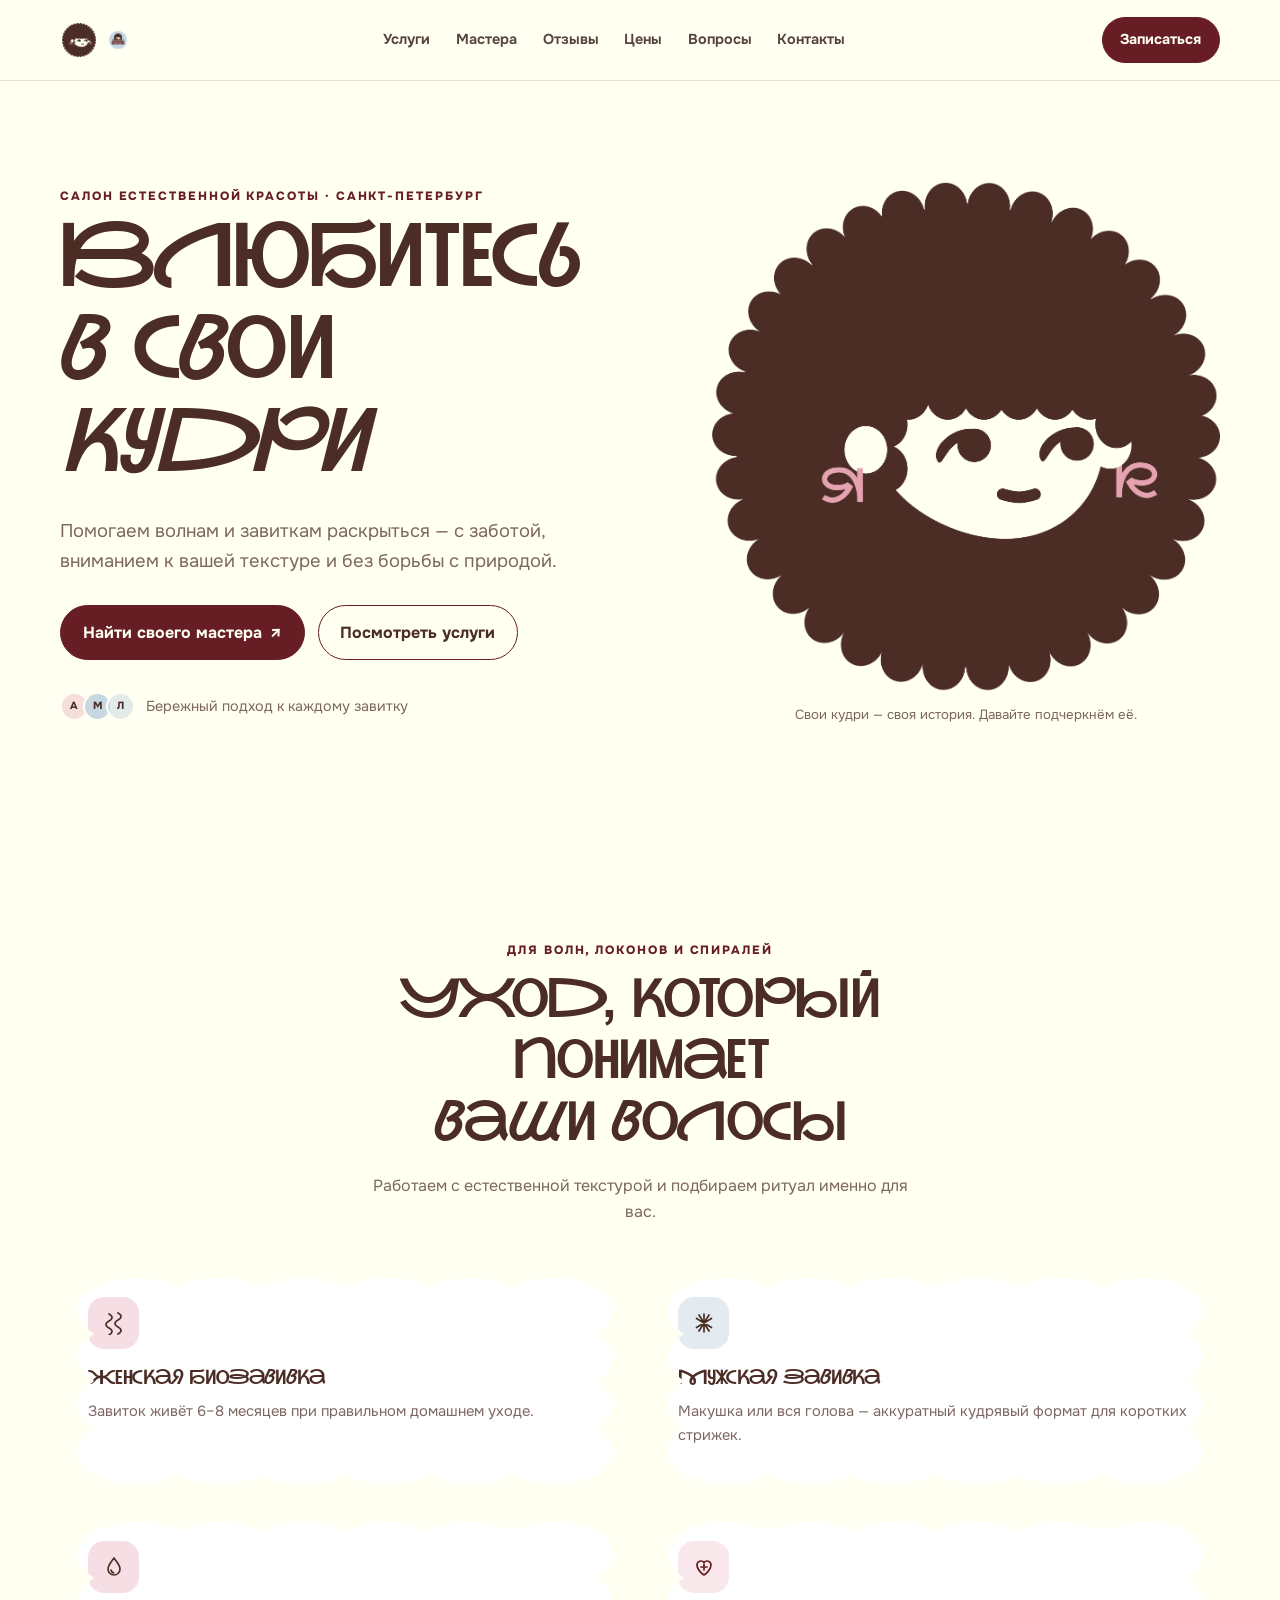
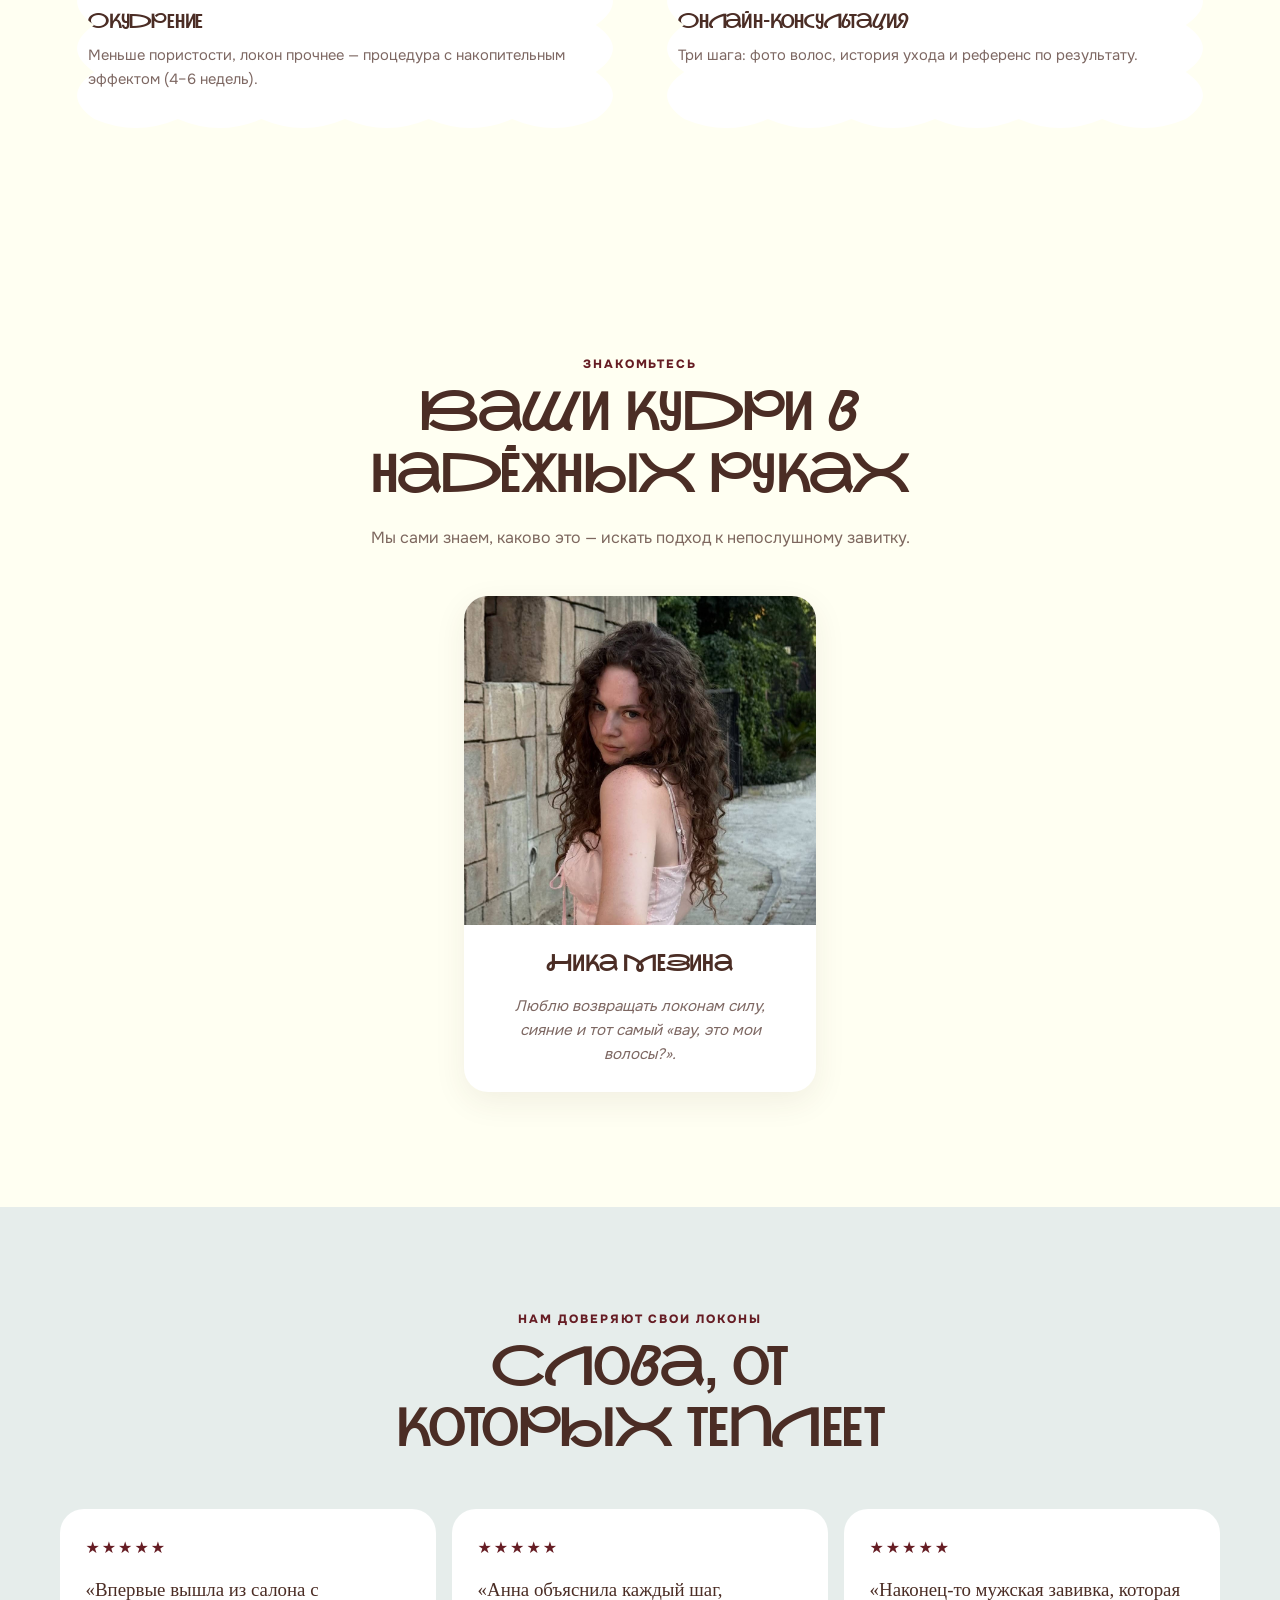
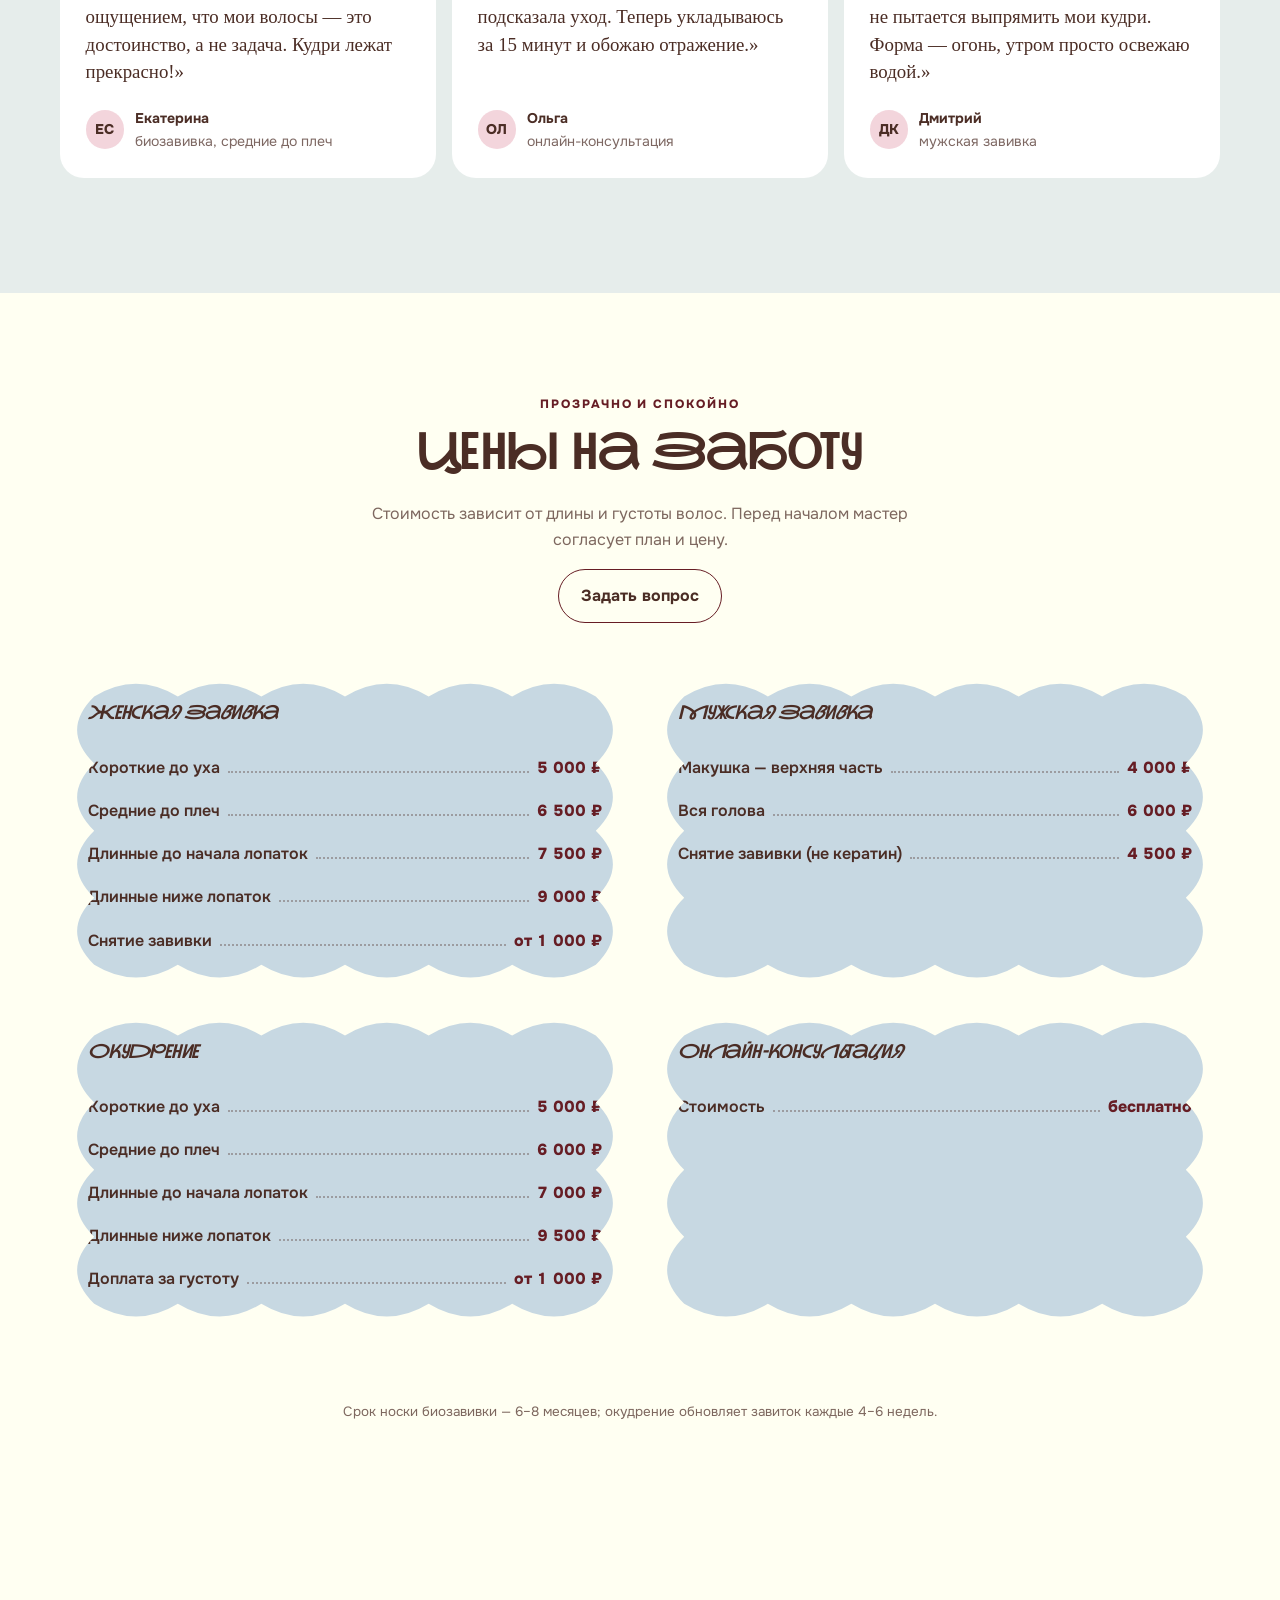
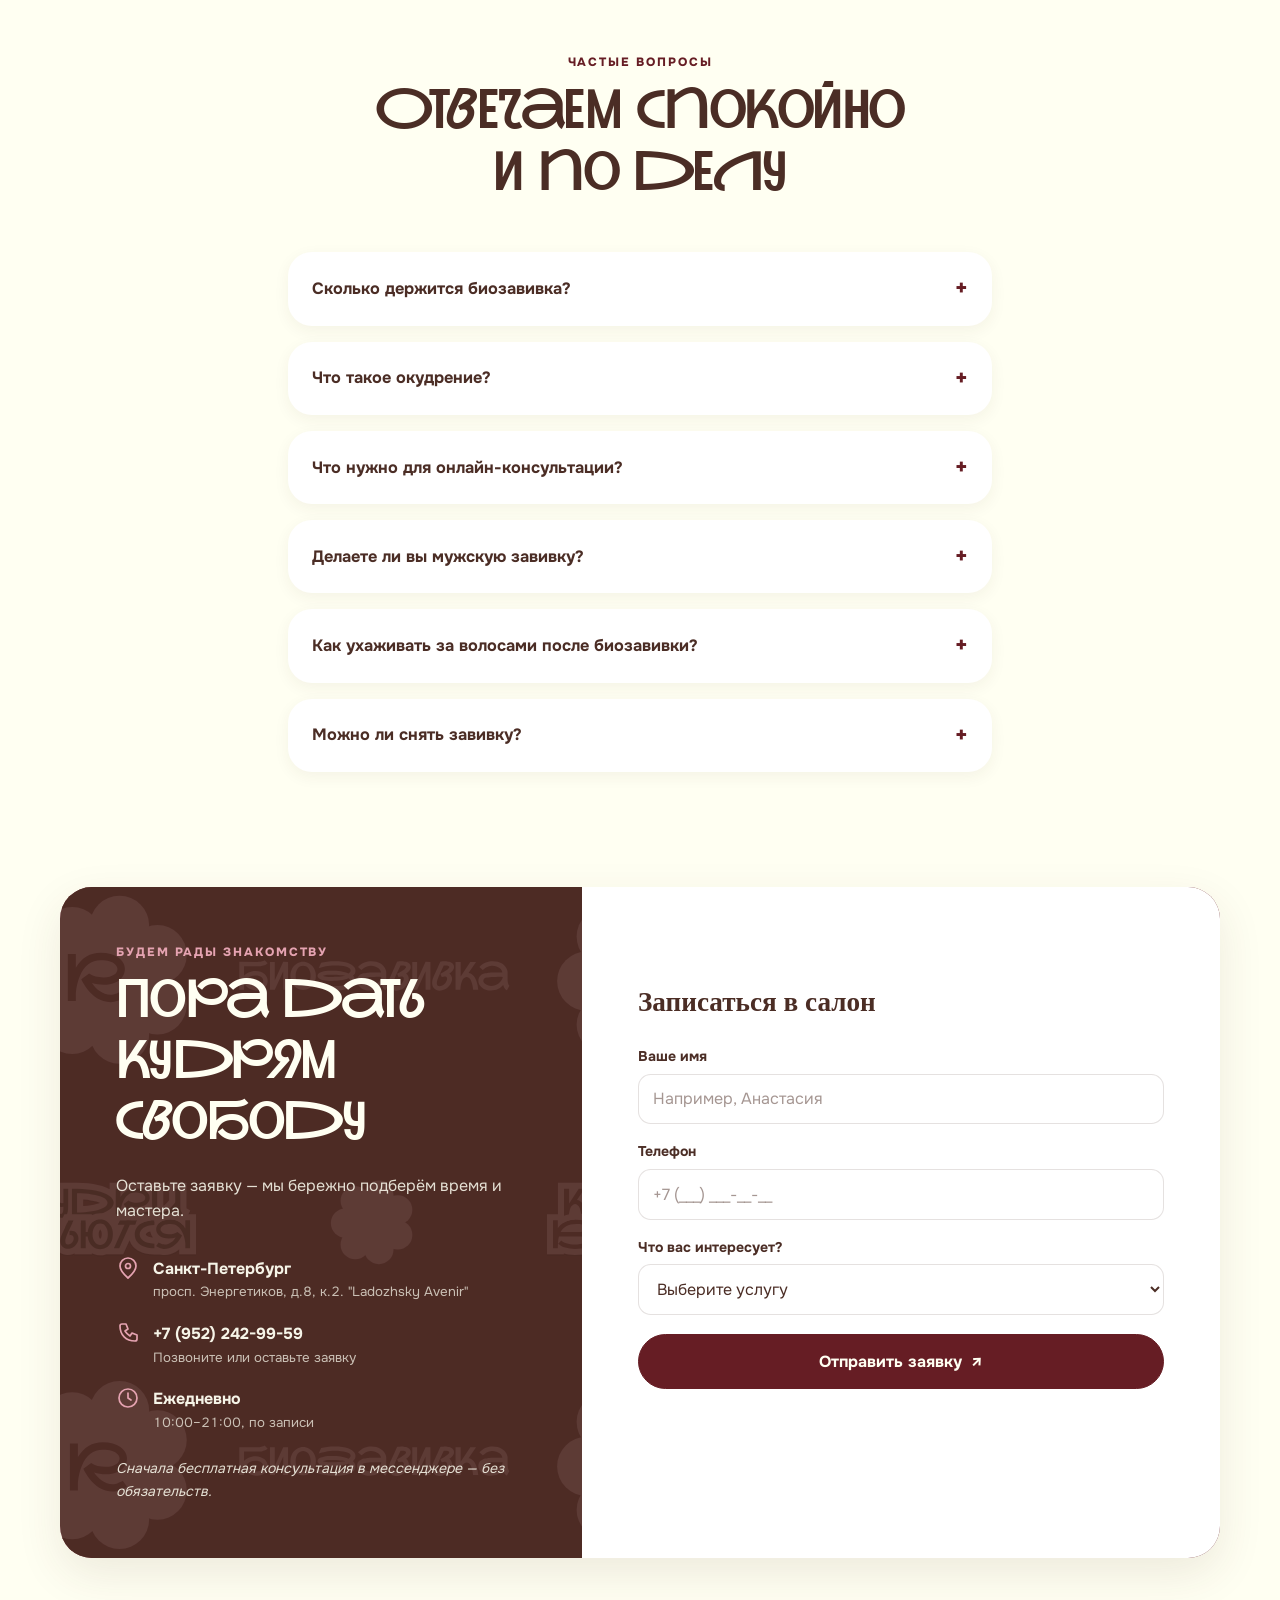
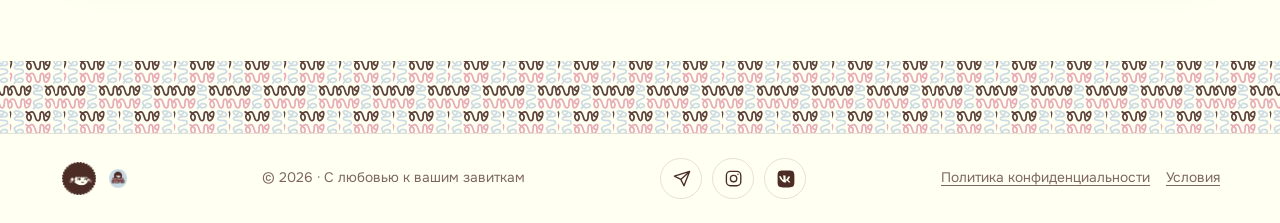
==== commit 0fee2126: "для правильного деплоя" ====
--- a/index.html
+++ b/index.html
@@ -3,1057 +3,252 @@
 <head>
   <meta charset="UTF-8">
   <meta name="viewport" content="width=device-width, initial-scale=1.0">
-  <title>Кудри вьются — салон кудрявых волос</title>
-  <meta name="description" content="Салон для тех, кто любит свои кудри. Стрижки, уход, окрашивание и укладка по технологии curly hair.">
-  <meta property="og:title" content="Кудри вьются — салон кудрявых волос">
-  <meta property="og:description" content="Салон для тех, кто любит свои кудри. Стрижки, уход, окрашивание и укладка по технологии curly hair.">
+  <meta name="theme-color" content="#FFFFF2">
+  <meta name="description" content="Кудри вьются — салон бережного ухода и стрижки для кудрявых волос в Санкт-Петербурге.">
+  <meta property="og:title" content="Кудри вьются — салон для ваших локонов">
+  <meta property="og:description" content="Салон бережного ухода и стрижки для кудрявых волос в Санкт-Петербурге.">
   <meta property="og:type" content="website">
-  <meta property="og:locale" content="ru_RU">
-  <meta name="twitter:card" content="summary">
-  <link rel="icon" type="image/svg+xml" href="data:image/svg+xml,%3Csvg xmlns='http://www.w3.org/2000/svg' viewBox='0 0 64 64'%3E%3Crect width='64' height='64' rx='14' fill='%23fdf6ec'/%3E%3Cpath d='M32 10c-10 6-14 18-6 26s16 10 10 18' stroke='%23c97b63' stroke-width='6' stroke-linecap='round' fill='none'/%3E%3Ccircle cx='42' cy='48' r='4' fill='%23c97b63'/%3E%3C/svg%3E">
+  <title>Кудри вьются — салон для ваших локонов</title>
+  <link rel="icon" type="image/png" href="img/logo.png">
   <link rel="preconnect" href="https://fonts.googleapis.com">
   <link rel="preconnect" href="https://fonts.gstatic.com" crossorigin>
-  <link href="https://fonts.googleapis.com/css2?family=Marck+Script&family=Comfortaa:wght@400;600;700&display=swap" rel="stylesheet">
-  <style>
-    /* ==============================
-       1. RESET & BASE
-       ============================== */
-    *, *::before, *::after { box-sizing: border-box; margin: 0; padding: 0; }
-    html { scroll-behavior: smooth; -webkit-text-size-adjust: 100%; }
-    body {
-      font-family: 'Comfortaa', system-ui, -apple-system, "Segoe UI", Roboto, sans-serif;
-      font-size: clamp(1rem, 0.95rem + 0.25vw, 1.1rem);
-      line-height: 1.6;
-      color: var(--text);
-      background: var(--bg);
-      overflow-x: hidden;
-    }
-    img, svg { display: block; max-width: 100%; }
-    a { color: inherit; text-decoration: none; }
-    button { font: inherit; cursor: pointer; border: none; background: none; }
-    ul { list-style: none; }
-
-    /* ==============================
-       2. DESIGN TOKENS
-       ============================== */
-    :root {
-      --bg: #fdf6ec;
-      --bg-alt: #f5e6d3;
-      --accent: #c97b63;
-      --accent-dark: #a85d47;
-      --accent-soft: #e8b4a0;
-      --text: #3d2b1f;
-      --text-soft: #6b5446;
-      --white: #fffaf3;
-      --shadow: 0 4px 20px rgba(61, 43, 31, 0.08);
-      --shadow-hover: 0 8px 30px rgba(61, 43, 31, 0.14);
-      --radius: 1.25rem;
-      --radius-sm: 0.75rem;
-      --transition: 0.3s ease;
-    }
-
-    /* ==============================
-       3. LAYOUT HELPERS
-       ============================== */
-    .container {
-      width: min(92%, 1200px);
-      margin-inline: auto;
-    }
-    section { padding: clamp(3rem, 5vw, 6rem) 0; }
-    h1, h2, h3 { font-weight: 700; line-height: 1.2; color: var(--text); }
-    h2 {
-      font-size: clamp(1.8rem, 1.5rem + 1.5vw, 2.8rem);
-      margin-bottom: 1rem;
-      text-align: center;
-    }
-    .section-sub {
-      text-align: center;
-      color: var(--text-soft);
-      max-width: 600px;
-      margin: 0 auto 3rem;
-    }
-
-    /* ==============================
-       4. BUTTONS
-       ============================== */
-    .btn {
-      display: inline-flex;
-      align-items: center;
-      justify-content: center;
-      padding: 0.9rem 2rem;
-      border-radius: 999px;
-      font-weight: 600;
-      font-size: 1rem;
-      transition: all var(--transition);
-      white-space: nowrap;
-    }
-    .btn-primary {
-      background: var(--accent);
-      color: var(--white);
-      box-shadow: 0 4px 14px rgba(201, 123, 99, 0.35);
-    }
-    .btn-primary:hover, .btn-primary:focus-visible {
-      background: var(--accent-dark);
-      transform: translateY(-2px);
-      box-shadow: 0 6px 20px rgba(201, 123, 99, 0.45);
-    }
-    .btn-outline {
-      border: 2px solid var(--accent);
-      color: var(--accent);
-    }
-    .btn-outline:hover, .btn-outline:focus-visible {
-      background: var(--accent);
-      color: var(--white);
-    }
-
-    /* ==============================
-       5. HEADER
-       ============================== */
-    .header {
-      position: sticky;
-      top: 0;
-      z-index: 100;
-      background: rgba(253, 246, 236, 0.92);
-      backdrop-filter: blur(10px);
-      -webkit-backdrop-filter: blur(10px);
-      border-bottom: 1px solid rgba(61, 43, 31, 0.06);
-    }
-    .header__inner {
-      display: flex;
-      align-items: center;
-      justify-content: space-between;
-      padding: 1rem 0;
-      gap: 1.5rem;
-    }
-    .logo {
-      display: flex;
-      align-items: center;
-      gap: 0.6rem;
-      font-family: 'Marck Script', cursive;
-      font-size: clamp(1.5rem, 1.3rem + 1vw, 2rem);
-      color: var(--accent);
-      font-weight: 400;
-    }
-    .logo svg { width: 2.2rem; height: 2.2rem; }
-
-    .nav {
-      display: flex;
-      align-items: center;
-      gap: clamp(1rem, 2vw, 2rem);
-    }
-    .nav__link {
-      font-size: 0.95rem;
-      font-weight: 600;
-      color: var(--text-soft);
-      transition: color var(--transition);
-      position: relative;
-    }
-    .nav__link::after {
-      content: '';
-      display: block;
-      width: 0;
-      height: 2px;
-      background: var(--accent);
-      transition: width var(--transition);
-    }
-    .nav__link:hover, .nav__link:focus-visible { color: var(--accent); }
-    .nav__link:hover::after, .nav__link:focus-visible::after { width: 100%; }
-
-    .nav__cta { display: inline-flex; }
-
-    .burger {
-      display: none;
-      flex-direction: column;
-      justify-content: center;
-      gap: 5px;
-      width: 2.5rem;
-      height: 2.5rem;
-      padding: 0.5rem;
-      z-index: 110;
-    }
-    .burger span {
-      display: block;
-      height: 2px;
-      width: 100%;
-      background: var(--text);
-      border-radius: 2px;
-      transition: all var(--transition);
-      transform-origin: center;
-    }
-    .burger[aria-expanded="true"] span:nth-child(1) { transform: translateY(7px) rotate(45deg); }
-    .burger[aria-expanded="true"] span:nth-child(2) { opacity: 0; }
-    .burger[aria-expanded="true"] span:nth-child(3) { transform: translateY(-7px) rotate(-45deg); }
-
-    @media (max-width: 900px) {
-      .burger { display: flex; }
-      .nav {
-        position: fixed;
-        inset: 0 0 0 30%;
-        background: var(--bg);
-        flex-direction: column;
-        justify-content: center;
-        align-items: flex-start;
-        padding: 2rem;
-        gap: 2rem;
-        transform: translateX(100%);
-        visibility: hidden;
-        transition: transform var(--transition), visibility 0s linear 0.3s;
-        box-shadow: -10px 0 30px rgba(0,0,0,0.1);
+  <link href="https://fonts.googleapis.com/css2?family=Onest:wght@400;500;600;700&display=swap" rel="stylesheet">
+  <link rel="stylesheet" href="styles.css">
+  <script type="application/ld+json">
+  {
+    "@context": "https://schema.org",
+    "@type": "FAQPage",
+    "mainEntity": [
+      {
+        "@type": "Question",
+        "name": "Сколько держится биозавивка?",
+        "acceptedAnswer": {
+          "@type": "Answer",
+          "text": "6–8 месяцев при правильном домашнем уходе. Локон остаётся живым и упругим, если использовать бессульфатный уход и не перегружать волосы силиконами."
+        }
+      },
+      {
+        "@type": "Question",
+        "name": "Что такое окудрение?",
+        "acceptedAnswer": {
+          "@type": "Answer",
+          "text": "Это процедура с накопительным эффектом, которая: уменьшает пористость; увеличивает упругость и прочность; реконструирует волос изнутри; возвращает природный завиток. Срок носки — 4–6 недель, затем процедуру можно повторить."
+        }
+      },
+      {
+        "@type": "Question",
+        "name": "Что нужно для онлайн-консультации?",
+        "acceptedAnswer": {
+          "@type": "Answer",
+          "text": "Три простых шага: 1) пришлите 3–4 фото волос (спереди, сзади, сбоку); 2) опишите краткую историю волос за последние 1–1,5 года — окрашивания, хна, ботокс, кератин и др.; 3) пришлите референс или опишите, какой результат вы ждёте от процедуры биозавивки."
+        }
+      },
+      {
+        "@type": "Question",
+        "name": "Делаете ли вы мужскую завивку?",
+        "acceptedAnswer": {
+          "@type": "Answer",
+          "text": "Да. Предлагаем два варианта: макушка (верхняя часть) или вся голова. Снятие завивки (не кератин) также доступно."
+        }
+      },
+      {
+        "@type": "Question",
+        "name": "Как ухаживать за волосами после биозавивки?",
+        "acceptedAnswer": {
+          "@type": "Answer",
+          "text": "Рекомендуем бессульфатные шампуни, увлажняющие маски 1–2 раза в неделю и несмываемый уход для кудрявых волос. Расчёсывайте влажные волосы гребнем с широкими зубьями, не трите полотенцем — лучше промакивать."
+        }
+      },
+      {
+        "@type": "Question",
+        "name": "Можно ли снять завивку?",
+        "acceptedAnswer": {
+          "@type": "Answer",
+          "text": "Да, снятие завивки возможно. Для женских волос — от 1 000 ₽, для мужских (не кератин) — 4 500 ₽. Мастер оценит состояние волос и подберёт безопасный способ снятия."
+        }
       }
-      .nav.open {
-        transform: translateX(0);
-        visibility: visible;
-        transition: transform var(--transition), visibility 0s linear 0s;
-      }
-      .nav__link { font-size: 1.2rem; }
-    }
-
-    /* ==============================
-       6. HERO
-       ============================== */
-    .hero {
-      padding: clamp(4rem, 8vw, 8rem) 0 clamp(3rem, 6vw, 6rem);
-      display: flex;
-      align-items: center;
-    }
-    .hero__inner {
-      display: grid;
-      grid-template-columns: 1fr 1fr;
-      gap: 3rem;
-      align-items: center;
-    }
-    .hero__title {
-      font-size: clamp(2.2rem, 1.8rem + 2.5vw, 4rem);
-      margin-bottom: 1.5rem;
-      line-height: 1.1;
-    }
-    .hero__title span {
-      color: var(--accent);
-      font-family: 'Marck Script', cursive;
-      font-weight: 400;
-      font-size: 1.15em;
-    }
-    .hero__text {
-      font-size: clamp(1rem, 0.95rem + 0.3vw, 1.2rem);
-      color: var(--text-soft);
-      margin-bottom: 2rem;
-      max-width: 500px;
-    }
-    .hero__actions { display: flex; flex-wrap: wrap; gap: 1rem; }
-
-    .hero__visual {
-      display: flex;
-      justify-content: center;
-      align-items: center;
-    }
-    .hero__blob {
-      width: min(100%, 420px);
-      aspect-ratio: 1;
-      background: linear-gradient(135deg, var(--accent-soft), var(--bg-alt));
-      border-radius: 38% 62% 55% 45% / 45% 38% 62% 55%;
-      display: flex;
-      align-items: center;
-      justify-content: center;
-      animation: blob 12s ease-in-out infinite;
-    }
-    .hero__blob svg { width: 60%; height: 60%; }
-
-    @keyframes blob {
-      0%, 100% { border-radius: 38% 62% 55% 45% / 45% 38% 62% 55%; }
-      50% { border-radius: 55% 45% 38% 62% / 62% 55% 45% 38%; }
-    }
-
-    @media (max-width: 800px) {
-      .hero__inner { grid-template-columns: 1fr; text-align: center; }
-      .hero__text { margin-inline: auto; }
-      .hero__actions { justify-content: center; }
-      .hero__visual { order: -1; }
-      .hero__blob { width: min(80%, 320px); }
-    }
-
-    /* ==============================
-       7. SERVICES
-       ============================== */
-    .services { background: var(--bg-alt); }
-    .services__grid {
-      display: grid;
-      grid-template-columns: repeat(auto-fit, minmax(240px, 1fr));
-      gap: 1.5rem;
-    }
-    .service-card {
-      background: var(--white);
-      padding: 2rem 1.5rem;
-      border-radius: var(--radius);
-      box-shadow: var(--shadow);
-      transition: all var(--transition);
-      text-align: center;
-    }
-    .service-card:hover {
-      transform: translateY(-4px);
-      box-shadow: var(--shadow-hover);
-    }
-    .service-card__icon {
-      width: 4rem;
-      height: 4rem;
-      margin: 0 auto 1.25rem;
-      display: flex;
-      align-items: center;
-      justify-content: center;
-      background: var(--bg);
-      border-radius: 50%;
-      color: var(--accent);
-    }
-    .service-card__icon svg { width: 2.2rem; height: 2.2rem; }
-    .service-card h3 {
-      font-size: 1.15rem;
-      margin-bottom: 0.75rem;
-    }
-    .service-card p {
-      font-size: 0.95rem;
-      color: var(--text-soft);
-    }
-
-    /* ==============================
-       8. MASTERS
-       ============================== */
-    .masters__grid {
-      display: grid;
-      grid-template-columns: repeat(auto-fit, minmax(260px, 1fr));
-      gap: 2rem;
-    }
-    .master-card {
-      background: var(--white);
-      padding: 2rem;
-      border-radius: var(--radius);
-      box-shadow: var(--shadow);
-      text-align: center;
-      transition: transform var(--transition);
-    }
-    .master-card:hover { transform: translateY(-4px); }
-    .master-card__avatar {
-      width: 7rem;
-      height: 7rem;
-      margin: 0 auto 1.25rem;
-      border-radius: 50%;
-      background: linear-gradient(135deg, var(--accent-soft), var(--accent));
-      display: flex;
-      align-items: center;
-      justify-content: center;
-      color: var(--white);
-      font-size: 2rem;
-      font-weight: 700;
-    }
-    .master-card h3 { font-size: 1.25rem; margin-bottom: 0.3rem; }
-    .master-card__role {
-      color: var(--accent);
-      font-weight: 600;
-      font-size: 0.9rem;
-      margin-bottom: 1rem;
-    }
-    .master-card p { font-size: 0.95rem; color: var(--text-soft); }
-
-    /* ==============================
-       9. REVIEWS
-       ============================== */
-    .reviews { background: var(--bg-alt); }
-    .reviews__grid {
-      display: grid;
-      grid-template-columns: repeat(auto-fit, minmax(280px, 1fr));
-      gap: 1.5rem;
-    }
-    .review-card {
-      background: var(--white);
-      padding: 2rem;
-      border-radius: var(--radius);
-      box-shadow: var(--shadow);
-    }
-    .review-card__stars {
-      color: #f2b33d;
-      font-size: 1.1rem;
-      margin-bottom: 0.75rem;
-      letter-spacing: 2px;
-    }
-    .review-card__text {
-      font-size: 0.98rem;
-      color: var(--text-soft);
-      font-style: italic;
-      margin-bottom: 1.25rem;
-      line-height: 1.7;
-    }
-    .review-card__author {
-      display: flex;
-      align-items: center;
-      gap: 0.75rem;
-    }
-    .review-card__author-pic {
-      width: 2.75rem;
-      height: 2.75rem;
-      border-radius: 50%;
-      background: var(--accent-soft);
-      display: flex;
-      align-items: center;
-      justify-content: center;
-      color: var(--white);
-      font-weight: 700;
-      font-size: 1rem;
-    }
-    .review-card__author-name { font-weight: 600; font-size: 0.95rem; }
-
-    /* ==============================
-       10. PRICES
-       ============================== */
-    .prices__wrap {
-      max-width: 800px;
-      margin: 0 auto;
-      background: var(--white);
-      border-radius: var(--radius);
-      box-shadow: var(--shadow);
-      overflow: hidden;
-    }
-    .price-row {
-      display: flex;
-      justify-content: space-between;
-      align-items: baseline;
-      padding: 1.15rem 2rem;
-      border-bottom: 1px dashed rgba(61, 43, 31, 0.12);
-      gap: 1rem;
-    }
-    .price-row:last-child { border-bottom: none; }
-    .price-row:hover { background: var(--bg); }
-    .price-row__name { font-weight: 600; }
-    .price-row__desc {
-      font-size: 0.85rem;
-      color: var(--text-soft);
-      margin-top: 0.2rem;
-    }
-    .price-row__cost {
-      font-weight: 700;
-      color: var(--accent);
-      white-space: nowrap;
-      font-size: 1.1rem;
-    }
-    @media (max-width: 500px) {
-      .price-row { padding: 1rem 1.25rem; flex-wrap: wrap; }
-    }
-
-    /* ==============================
-       11. CONTACTS
-       ============================== */
-    .contacts { background: var(--bg-alt); }
-    .contacts__grid {
-      display: grid;
-      grid-template-columns: 1fr 1fr;
-      gap: 3rem;
-      align-items: start;
-    }
-    .contacts__info { display: flex; flex-direction: column; gap: 1.5rem; }
-    .contact-item {
-      display: flex;
-      gap: 1rem;
-      align-items: flex-start;
-    }
-    .contact-item__icon {
-      width: 2.75rem;
-      height: 2.75rem;
-      border-radius: 50%;
-      background: var(--white);
-      display: flex;
-      align-items: center;
-      justify-content: center;
-      color: var(--accent);
-      flex-shrink: 0;
-    }
-    .contact-item__icon svg { width: 1.25rem; height: 1.25rem; }
-    .contact-item h4 { font-size: 0.85rem; color: var(--text-soft); margin-bottom: 0.25rem; font-weight: 600; }
-    .contact-item p, .contact-item a { font-weight: 600; color: var(--text); }
-
-    .form {
-      background: var(--white);
-      padding: 2rem;
-      border-radius: var(--radius);
-      box-shadow: var(--shadow);
-      display: flex;
-      flex-direction: column;
-      gap: 1rem;
-    }
-    .form__field {
-      display: flex;
-      flex-direction: column;
-      gap: 0.4rem;
-    }
-    .form__field label {
-      font-size: 0.85rem;
-      font-weight: 600;
-      color: var(--text-soft);
-    }
-    .form__field input,
-    .form__field select {
-      font: inherit;
-      padding: 0.8rem 1rem;
-      border: 1.5px solid rgba(61, 43, 31, 0.15);
-      border-radius: var(--radius-sm);
-      background: var(--bg);
-      color: var(--text);
-      transition: border-color var(--transition);
-    }
-    .form__field input:focus,
-    .form__field select:focus {
-      outline: none;
-      border-color: var(--accent);
-    }
-    .form__success {
-      padding: 1rem;
-      background: #e8f5e9;
-      color: #2e7d32;
-      border-radius: var(--radius-sm);
-      text-align: center;
-      font-weight: 600;
-      display: none;
-    }
-    .form__success.show { display: block; }
-
-    @media (max-width: 800px) {
-      .contacts__grid { grid-template-columns: 1fr; }
-    }
-
-    /* ==============================
-       12. FOOTER
-       ============================== */
-    .footer {
-      background: var(--text);
-      color: var(--bg);
-      padding: 2.5rem 0;
-      text-align: center;
-    }
-    .footer__inner {
-      display: flex;
-      flex-direction: column;
-      align-items: center;
-      gap: 1.25rem;
-    }
-    .footer__socials {
-      display: flex;
-      gap: 1rem;
-    }
-    .footer__socials a {
-      width: 2.5rem;
-      height: 2.5rem;
-      border-radius: 50%;
-      background: rgba(253, 246, 236, 0.1);
-      display: flex;
-      align-items: center;
-      justify-content: center;
-      transition: background var(--transition);
-      color: var(--bg);
-    }
-    .footer__socials a:hover,
-    .footer__socials a:focus-visible {
-      background: var(--accent);
-    }
-    .footer__socials svg { width: 1.1rem; height: 1.1rem; }
-    .footer__copy { font-size: 0.85rem; opacity: 0.8; }
-
-    /* ==============================
-       13. ACCESSIBILITY
-       ============================== */
-    :focus-visible {
-      outline: 2px solid var(--accent);
-      outline-offset: 3px;
-    }
-    @media (prefers-reduced-motion: reduce) {
-      *, *::before, *::after {
-        animation-duration: 0.01ms !important;
-        transition-duration: 0.01ms !important;
-        scroll-behavior: auto !important;
-      }
-    }
-  </style>
+    ]
+  }
+  </script>
 </head>
 <body>
-
-  <!-- ================== HEADER ================== -->
-  <header class="header" role="banner">
-    <div class="container header__inner">
-      <a href="#" class="logo" aria-label="Кудри вьются — на главную">
-        <svg viewBox="0 0 40 40" fill="none" xmlns="http://www.w3.org/2000/svg" aria-hidden="true">
-          <path d="M8 20c0-6 4-10 8-10s6 4 4 8-6 4-8 0 0-8 4-8 8 4 8 8-4 10-8 10-8-4-8-8z" stroke="currentColor" stroke-width="2.5" stroke-linecap="round"/>
-          <path d="M20 14c2 2 4 4 4 7s-2 5-4 5-4-2-4-5 2-5 4-7z" fill="currentColor" opacity="0.3"/>
-        </svg>
-        Кудри вьются
+  <script>document.documentElement.classList.add('js-enabled');</script>
+  <a class="skip-link" href="#top">Перейти к содержимому</a>
+  <header class="site-header">
+    <div class="container header-inner">
+      <a class="brand" href="#top" aria-label="Кудри вьются — на главную">
+        <span class="brand-mark" aria-hidden="true"><img src="img/logo.png" alt="" aria-hidden="true" width="256" height="255" onerror="this.onerror=null;this.src='img/brand-mark-small.png'"></span>
+        <span class="brand-wordmark"><img src="img/logo_letters.png" alt="" aria-hidden="true" onerror="this.onerror=null;this.style.display='none';this.nextElementSibling.style.display=''"><span style="display:none">Кудри вьются</span></span>
       </a>
-
-      <button class="burger" aria-label="Меню" aria-expanded="false" aria-controls="nav">
-        <span></span><span></span><span></span>
+      <nav class="nav" id="site-nav" aria-label="Основная навигация">
+        <a href="#services">Услуги</a><a href="#team">Мастера</a><a href="#reviews">Отзывы</a><a href="#prices">Цены</a><a href="#faq">Вопросы</a><a href="#contacts">Контакты</a>
+      </nav>
+      <a class="button header-cta" href="#contacts">Записаться</a>
+      <button class="menu-toggle" type="button" aria-label="Открыть меню" aria-expanded="false" aria-controls="site-nav">
+        <svg class="icon menu-icon" viewBox="0 0 24 24" aria-hidden="true"><rect class="bar bar-1" x="4" y="6" width="16" height="2" rx="1"/><rect class="bar bar-2" x="4" y="11" width="16" height="2" rx="1"/><rect class="bar bar-3" x="4" y="16" width="16" height="2" rx="1"/></svg>
       </button>
-
-      <nav class="nav" id="nav" aria-label="Главное меню">
-        <a href="#services" class="nav__link">Услуги</a>
-        <a href="#masters" class="nav__link">Мастера</a>
-        <a href="#reviews" class="nav__link">Отзывы</a>
-        <a href="#prices" class="nav__link">Цены</a>
-        <a href="#contacts" class="nav__link">Контакты</a>
-        <a href="#contacts" class="btn btn-primary nav__cta">Записаться</a>
-      </nav>
     </div>
   </header>
 
-  <main>
-    <!-- ================== HERO ================== -->
-    <section class="hero">
-      <div class="container hero__inner">
-        <div class="hero__content">
-          <h1 class="hero__title">Твои <span>кудри</span><br>заслуживают любви</h1>
-          <p class="hero__text">Мы знаем, как обуздать завиток, сохранить его упругость и подарить волосам живой блеск. Никакого пушистого хаоса — только мягкие, послушные локоны.</p>
-          <div class="hero__actions">
-            <a href="#contacts" class="btn btn-primary">Записаться</a>
-            <a href="#services" class="btn btn-outline">Наши услуги</a>
-          </div>
-        </div>
-        <div class="hero__visual" aria-hidden="true">
-          <div class="hero__blob">
-            <svg viewBox="0 0 200 200" fill="none" xmlns="http://www.w3.org/2000/svg" aria-hidden="true">
-              <!-- Hair mass: big bumpy curly-cloud silhouette behind the face -->
-              <path d="
-                M100 22
-                C 84 16, 64 20, 54 32
-                C 40 28, 26 42, 26 60
-                C 16 72, 18 95, 30 105
-                C 22 118, 26 138, 42 148
-                C 40 162, 56 170, 72 165
-                C 82 172, 94 170, 100 166
-                C 106 170, 118 172, 128 165
-                C 144 170, 160 162, 158 148
-                C 174 138, 178 118, 170 105
-                C 182 95, 184 72, 174 60
-                C 174 42, 160 28, 146 32
-                C 136 20, 116 16, 100 22 Z"
-                fill="#c97b63"/>
-
-              <!-- Curl spiral texture — many small spirals over the hair mass -->
-              <!-- Top curls -->
-              <path d="M78 35 C 70 27, 87 22, 90 34 C 92 44, 76 47, 74 38" stroke="#7a4232" stroke-width="1.5" fill="none" stroke-linecap="round"/>
-              <path d="M110 30 C 102 22, 118 18, 122 30 C 124 40, 108 42, 106 34" stroke="#7a4232" stroke-width="1.5" fill="none" stroke-linecap="round"/>
-              <path d="M60 52 C 52 44, 68 40, 70 52 C 72 62, 56 62, 56 54" stroke="#7a4232" stroke-width="1.5" fill="none" stroke-linecap="round"/>
-              <path d="M140 48 C 132 40, 148 36, 150 48 C 152 58, 136 58, 136 50" stroke="#7a4232" stroke-width="1.5" fill="none" stroke-linecap="round"/>
-              <path d="M96 48 C 90 40, 104 36, 108 48 C 110 56, 96 58, 94 50" stroke="#7a4232" stroke-width="1.4" fill="none" stroke-linecap="round"/>
-              <!-- Left side curls -->
-              <path d="M38 70 C 28 62, 44 56, 48 70 C 50 82, 34 82, 34 72" stroke="#7a4232" stroke-width="1.5" fill="none" stroke-linecap="round"/>
-              <path d="M30 95 C 20 88, 36 82, 40 95 C 42 106, 26 106, 28 98" stroke="#7a4232" stroke-width="1.5" fill="none" stroke-linecap="round"/>
-              <path d="M34 125 C 24 118, 40 112, 44 125 C 46 136, 30 136, 32 128" stroke="#7a4232" stroke-width="1.5" fill="none" stroke-linecap="round"/>
-              <path d="M46 152 C 38 145, 52 140, 56 152 C 58 162, 44 162, 44 154" stroke="#7a4232" stroke-width="1.5" fill="none" stroke-linecap="round"/>
-              <!-- Right side curls -->
-              <path d="M160 72 C 152 64, 168 60, 170 72 C 172 82, 156 84, 156 74" stroke="#7a4232" stroke-width="1.5" fill="none" stroke-linecap="round"/>
-              <path d="M168 98 C 160 90, 176 86, 178 98 C 180 108, 164 108, 164 100" stroke="#7a4232" stroke-width="1.5" fill="none" stroke-linecap="round"/>
-              <path d="M164 128 C 156 120, 172 116, 174 128 C 176 138, 160 138, 162 130" stroke="#7a4232" stroke-width="1.5" fill="none" stroke-linecap="round"/>
-              <path d="M154 155 C 146 148, 162 144, 164 155 C 166 164, 150 164, 152 156" stroke="#7a4232" stroke-width="1.5" fill="none" stroke-linecap="round"/>
-              <!-- Front curls / bangs falling on forehead -->
-              <path d="M78 68 C 70 60, 86 55, 90 68 C 92 78, 76 80, 76 70" stroke="#7a4232" stroke-width="1.8" fill="none" stroke-linecap="round"/>
-              <path d="M120 65 C 114 56, 130 52, 132 65 C 134 76, 118 78, 118 68" stroke="#7a4232" stroke-width="1.8" fill="none" stroke-linecap="round"/>
-
-              <!-- Neck -->
-              <path d="M92 148 C 92 158, 90 168, 88 176" stroke="#c97b63" stroke-width="2" fill="none" stroke-linecap="round"/>
-              <path d="M108 148 C 108 158, 110 168, 112 176" stroke="#c97b63" stroke-width="2" fill="none" stroke-linecap="round"/>
-
-              <!-- Shoulders / collar line -->
-              <path d="M55 192 C 68 180, 80 174, 88 176" stroke="#c97b63" stroke-width="2.4" fill="none" stroke-linecap="round"/>
-              <path d="M145 192 C 132 180, 120 174, 112 176" stroke="#c97b63" stroke-width="2.4" fill="none" stroke-linecap="round"/>
-
-              <!-- Face (oval with warm skin tone, on top of hair base) -->
-              <ellipse cx="100" cy="108" rx="28" ry="36" fill="#f5d9c8" stroke="#c97b63" stroke-width="2"/>
-
-              <!-- Eyebrows -->
-              <path d="M84 97 Q 90 93, 96 96" stroke="#5b3a2e" stroke-width="1.6" fill="none" stroke-linecap="round"/>
-              <path d="M104 96 Q 110 93, 116 97" stroke="#5b3a2e" stroke-width="1.6" fill="none" stroke-linecap="round"/>
-
-              <!-- Closed smiling eyes (curved lashes) -->
-              <path d="M83 105 Q 90 110, 97 105" stroke="#5b3a2e" stroke-width="1.9" fill="none" stroke-linecap="round"/>
-              <path d="M103 105 Q 110 110, 117 105" stroke="#5b3a2e" stroke-width="1.9" fill="none" stroke-linecap="round"/>
-              <!-- Small lashes -->
-              <path d="M85 107 L 84 110" stroke="#5b3a2e" stroke-width="1" fill="none" stroke-linecap="round"/>
-              <path d="M90 108 L 90 111" stroke="#5b3a2e" stroke-width="1" fill="none" stroke-linecap="round"/>
-              <path d="M95 107 L 96 110" stroke="#5b3a2e" stroke-width="1" fill="none" stroke-linecap="round"/>
-              <path d="M105 107 L 104 110" stroke="#5b3a2e" stroke-width="1" fill="none" stroke-linecap="round"/>
-              <path d="M110 108 L 110 111" stroke="#5b3a2e" stroke-width="1" fill="none" stroke-linecap="round"/>
-              <path d="M115 107 L 116 110" stroke="#5b3a2e" stroke-width="1" fill="none" stroke-linecap="round"/>
-
-              <!-- Nose hint -->
-              <path d="M100 112 Q 98 120, 102 122" stroke="#5b3a2e" stroke-width="1.2" fill="none" stroke-linecap="round"/>
-
-              <!-- Smile -->
-              <path d="M92 130 Q 100 137, 108 130" stroke="#5b3a2e" stroke-width="1.8" fill="none" stroke-linecap="round"/>
-
-              <!-- Rosy cheeks -->
-              <circle cx="80" cy="122" r="4" fill="#e8a490" opacity="0.55"/>
-              <circle cx="120" cy="122" r="4" fill="#e8a490" opacity="0.55"/>
-            </svg>
-          </div>
-        </div>
-      </div>
-    </section>
-
-    <!-- ================== SERVICES ================== -->
-    <section class="services" id="services">
-      <div class="container">
-        <h2>Наши услуги</h2>
-        <p class="section-sub">Всё, что нужно твоим кудрям — от стрижки по специальной технологии до глубокого увлажнения</p>
-        <div class="services__grid">
-
-          <article class="service-card">
-            <div class="service-card__icon" aria-hidden="true">
-              <svg viewBox="0 0 24 24" fill="none" stroke="currentColor" stroke-width="2" stroke-linecap="round" stroke-linejoin="round">
-                <circle cx="6" cy="6" r="3"/><circle cx="6" cy="18" r="3"/><line x1="20" y1="4" x2="8.12" y2="15.88"/><line x1="14.47" y1="14.48" x2="20" y2="20"/><line x1="8.12" y1="8.12" x2="12" y2="12"/>
-              </svg>
+  <main id="top">
+    <section class="hero" aria-labelledby="hero-title">
+      <div class="container hero-grid">
+        <div class="hero-copy">
+          <p class="eyebrow">Салон естественной красоты · Санкт-Петербург</p>
+          <h1 id="hero-title">Влюбитесь в свои <em>кудри</em></h1>
+          <p>Помогаем волнам и завиткам раскрыться — с заботой, вниманием к вашей текстуре и без борьбы с природой.</p>
+          <div class="hero-actions"><a class="button" href="#contacts">Найти своего мастера <span aria-hidden="true">↗</span></a><a class="button button-outline" href="#services">Посмотреть услуги</a></div>
+          <div class="hero-note"><span class="note-dots" aria-hidden="true"><span>А</span><span>М</span><span>Л</span></span><span>Бережный подход к каждому завитку</span></div>
+        </div>
+        <div>
+          <div class="hero-art">
+            <img src="img/logo.png" alt="Иллюстрация бренда — девочка с объёмными кудрями на розовом облаке" onerror="this.onerror=null;this.src='img/brand-hero.png'" style="width:100%;height:auto">
+          </div>
+          <p class="hero-caption">Свои кудри — своя история. Давайте подчеркнём её.</p>
+        </div>
+      </div>
+    </section>
+
+    <section class="section services reveal" id="services" aria-labelledby="services-title">
+      <div class="container">
+        <div class="section-heading"><p class="eyebrow">Для волн, локонов и спиралей</p><h2 id="services-title">Уход, который понимает ваши волосы</h2><p>Работаем с естественной текстурой и подбираем ритуал именно для вас.</p></div>
+        <div class="service-grid reveal-stagger">
+          <article class="service-card blob"><span class="service-icon"><svg class="icon" viewBox="0 0 24 24" aria-hidden="true"><path d="M7 3c4 2 4 5 0 7s-4 5 0 7 4 5 0 7M16 2c4 2 4 5 0 7s-4 5 0 7 4 5 0 7"/></svg></span><h3>Женская биозавивка</h3><p>Завиток живёт 6–8 месяцев при правильном домашнем уходе.</p></article>
+          <article class="service-card blob"><span class="service-icon"><svg class="icon" viewBox="0 0 24 24" aria-hidden="true"><path d="M12 3v18M4.5 7.5l15 9M4.5 16.5l15-9M7 4l10 16M17 4 7 20"/></svg></span><h3>Мужская завивка</h3><p>Макушка или вся голова — аккуратный кудрявый формат для коротких стрижек.</p></article>
+          <article class="service-card blob"><span class="service-icon"><svg class="icon" viewBox="0 0 24 24" aria-hidden="true"><path d="M12 3c-2 3-6 7-6 11a6 6 0 0 0 12 0c0-4-4-8-6-11zM9 15c.3 1.6 1.2 2.5 2.7 2.8"/></svg></span><h3>Окудрение</h3><p>Меньше пористости, локон прочнее — процедура с накопительным эффектом (4–6 недель).</p></article>
+          <article class="service-card blob"><span class="service-icon"><svg class="icon" viewBox="0 0 24 24" aria-hidden="true"><path d="M12 20s-7-4.4-7-10a4 4 0 0 1 7-2.6A4 4 0 0 1 19 10c0 5.6-7 10-7 10zM9 12h6M12 9v6"/></svg></span><h3>Онлайн-консультация</h3><p>Три шага: фото волос, история ухода и референс по результату.</p></article>
+        </div>
+      </div>
+    </section>
+
+    <section class="section reveal" id="team" aria-labelledby="team-title">
+      <div class="container">
+        <div class="section-heading"><p class="eyebrow">Знакомьтесь</p><h2 id="team-title">Ваши кудри в надёжных руках</h2><p>Мы сами знаем, каково это — искать подход к непослушному завитку.</p></div>
+        <div class="team-grid reveal-stagger">
+          <article class="master-card">
+            <div class="portrait">
+              <img src="img/master-nika.png" alt="Портрет мастера Ники Мезиной" width="1319" height="1317" onerror="this.style.display='none';this.nextElementSibling.style.display='grid'">
+              <div class="portrait-fallback" style="display:none">
+                <img src="img/brand-mark-small.png" alt="" aria-hidden="true" width="256" height="255">
+              </div>
             </div>
-            <h3>Кудрявая стрижка</h3>
-            <p>Стрижём каждый завиток отдельно, учитывая его естественную форму и длину в сухом виде.</p>
-          </article>
-
-          <article class="service-card">
-            <div class="service-card__icon" aria-hidden="true">
-              <svg viewBox="0 0 24 24" fill="none" stroke="currentColor" stroke-width="2" stroke-linecap="round" stroke-linejoin="round">
-                <path d="M12 2v6M12 18v4M4.93 4.93l4.24 4.24M14.83 14.83l4.24 4.24M2 12h6M18 12h4M4.93 19.07l4.24-4.24M14.83 9.17l4.24-4.24"/>
-              </svg>
-            </div>
-            <h3>Уход и увлажнение</h3>
-            <p>Глубокое питание, кератиновые маски и SPA-программы для сухих и пористых кудрей.</p>
-          </article>
-
-          <article class="service-card">
-            <div class="service-card__icon" aria-hidden="true">
-              <svg viewBox="0 0 24 24" fill="none" stroke="currentColor" stroke-width="2" stroke-linecap="round" stroke-linejoin="round">
-                <path d="M12 2l3 7h7l-5.5 4.5L18 21l-6-4-6 4 1.5-7.5L2 9h7z"/>
-              </svg>
-            </div>
-            <h3>Окрашивание</h3>
-            <p>Балаяж, шатуш и мягкое тонирование — подчёркиваем глубину и рельеф завитков.</p>
-          </article>
-
-          <article class="service-card">
-            <div class="service-card__icon" aria-hidden="true">
-              <svg viewBox="0 0 24 24" fill="none" stroke="currentColor" stroke-width="2" stroke-linecap="round" stroke-linejoin="round">
-                <path d="M3 12c0-5 4-9 9-9s9 4 9 9-4 9-9 9-9-4-9-9z"/><path d="M8 12c0-2 1.5-4 4-4s4 2 4 4-1.5 4-4 4-4-2-4-4z"/>
-              </svg>
-            </div>
-            <h3>Укладка диффузором</h3>
-            <p>Формируем идеальные локоны с объёмом у корней и естественным движением по длине.</p>
-          </article>
-
-          <article class="service-card">
-            <div class="service-card__icon" aria-hidden="true">
-              <svg viewBox="0 0 24 24" fill="none" stroke="currentColor" stroke-width="2" stroke-linecap="round" stroke-linejoin="round">
-                <path d="M21 15a2 2 0 01-2 2H7l-4 4V5a2 2 0 012-2h14a2 2 0 012 2z"/>
-              </svg>
-            </div>
-            <h3>Консультация</h3>
-            <p>Разбираем твой уход, подбираем средства и рутины под твой тип кудрей.</p>
-          </article>
-
-          <article class="service-card">
-            <div class="service-card__icon" aria-hidden="true">
-              <svg viewBox="0 0 24 24" fill="none" stroke="currentColor" stroke-width="2" stroke-linecap="round" stroke-linejoin="round">
-                <path d="M20.84 4.61a5.5 5.5 0 00-7.78 0L12 5.67l-1.06-1.06a5.5 5.5 0 00-7.78 7.78l1.06 1.06L12 21.23l7.78-7.78 1.06-1.06a5.5 5.5 0 000-7.78z"/>
-              </svg>
-            </div>
-            <h3>Детская стрижка</h3>
-            <p>Для маленьких кудряшек — бережно, с игрой и без слёз. Первый опыт в салоне.</p>
-          </article>
-
-        </div>
-      </div>
-    </section>
-
-    <!-- ================== MASTERS ================== -->
-    <section class="masters" id="masters">
-      <div class="container">
-        <h2>Наши мастера</h2>
-        <p class="section-sub">Профессионалы, которые сами живут с кудрями и понимают их изнутри</p>
-        <div class="masters__grid">
-
-          <article class="master-card">
-            <div class="master-card__avatar" aria-hidden="true">АК</div>
-            <h3>Алина Кудрявцева</h3>
-            <p class="master-card__role">Топ-стилист, curly method</p>
-            <p>10 лет работы с кудрявыми волосами. Сертифицирована по методу Lorraine Massey. Обожает превращать «пушистый одуван» в структурированные локоны.</p>
-          </article>
-
-          <article class="master-card">
-            <div class="master-card__avatar" aria-hidden="true">МВ</div>
-            <h3>Марина Волнистая</h3>
-            <p class="master-card__role">Колорист</p>
-            <p>Создаёт мягкие переходы цвета, подчёркивающие рельеф завитка. Работает только с щадящими составами без аммиака.</p>
-          </article>
-
-          <article class="master-card">
-            <div class="master-card__avatar" aria-hidden="true">ДС</div>
-            <h3>Дарья Спиральная</h3>
-            <p class="master-card__role">Барбер-кудролог</p>
-            <p>Специалист по коротким кудрям и мужским стрижкам. Находит форму, которая работает сама по себе утром без укладки.</p>
-          </article>
-
-        </div>
-      </div>
-    </section>
-
-    <!-- ================== REVIEWS ================== -->
-    <section class="reviews" id="reviews">
-      <div class="container">
-        <h2>Отзывы</h2>
-        <p class="section-sub">Что говорят наши кудрявые клиенты</p>
-        <div class="reviews__grid">
-
-          <article class="review-card">
-            <div class="review-card__stars" aria-label="Оценка 5 из 5">★★★★★</div>
-            <p class="review-card__text">«Впервые в жизни вышла из салона и не расплакалась, увидев себя в зеркале. Алина сделала мне стрижку, и мои кудри наконец-то лежат как надо. Магия!»</p>
-            <div class="review-card__author">
-              <div class="review-card__author-pic" aria-hidden="true">ЕС</div>
-              <div class="review-card__author-name">Екатерина С.</div>
+            <div class="master-info">
+              <h3>Ника Мезина</h3>
+              <p>Люблю возвращать локонам силу, сияние и тот самый «вау, это мои волосы?».</p>
             </div>
           </article>
-
-          <article class="review-card">
-            <div class="review-card__stars" aria-label="Оценка 5 из 5">★★★★★</div>
-            <p class="review-card__text">«Ходила к Марине на балаяж — цвет получился объёмным, как будто каждый локон играет. Плюс подробная консультация по уходу. Спасибо!»</p>
-            <div class="review-card__author">
-              <div class="review-card__author-pic" aria-hidden="true">ОП</div>
-              <div class="review-card__author-name">Ольга П.</div>
-            </div>
-          </article>
-
-          <article class="review-card">
-            <div class="review-card__stars" aria-label="Оценка 5 из 5">★★★★★</div>
-            <p class="review-card__text">«Привёл сына — он боится парикмахерских. Дарья нашла подход: играли, смеялись, а в итоге — стильная кудрявая стрижка. Теперь ходим регулярно.»</p>
-            <div class="review-card__author">
-              <div class="review-card__author-pic" aria-hidden="true">АМ</div>
-              <div class="review-card__author-name">Артём М.</div>
-            </div>
-          </article>
-
-        </div>
-      </div>
-    </section>
-
-    <!-- ================== PRICES ================== -->
-    <section class="prices" id="prices">
-      <div class="container">
-        <h2>Цены</h2>
-        <p class="section-sub">Прозрачные цены без скрытых доплат. Финальная стоимость зависит от длины и густоты.</p>
-        <div class="prices__wrap">
-          <div class="price-row">
-            <div>
-              <div class="price-row__name">Кудрявая стрижка</div>
-              <div class="price-row__desc">Сухая + мытьё, укладка диффузором</div>
-            </div>
-            <div class="price-row__cost">от 2 500 ₽</div>
-          </div>
-          <div class="price-row">
-            <div>
-              <div class="price-row__name">Стрижка + уход</div>
-              <div class="price-row__desc">Стрижка + питательная маска</div>
-            </div>
-            <div class="price-row__cost">от 3 200 ₽</div>
-          </div>
-          <div class="price-row">
-            <div>
-              <div class="price-row__name">Окрашивание</div>
-              <div class="price-row__desc">Балаяж, шатуш, тонирование</div>
-            </div>
-            <div class="price-row__cost">от 4 500 ₽</div>
-          </div>
-          <div class="price-row">
-            <div>
-              <div class="price-row__name">Укладка диффузором</div>
-              <div class="price-row__desc">Мытьё, стайлинг, сушка</div>
-            </div>
-            <div class="price-row__cost">от 1 500 ₽</div>
-          </div>
-          <div class="price-row">
-            <div>
-              <div class="price-row__name">SPA-уход</div>
-              <div class="price-row__desc">Глубокое увлажнение, кератин</div>
-            </div>
-            <div class="price-row__cost">от 2 000 ₽</div>
-          </div>
-          <div class="price-row">
-            <div>
-              <div class="price-row__name">Консультация</div>
-              <div class="price-row__desc">Разбор ухода, подбор средств</div>
-            </div>
-            <div class="price-row__cost">1 000 ₽</div>
-          </div>
-          <div class="price-row">
-            <div>
-              <div class="price-row__name">Детская стрижка</div>
-              <div class="price-row__desc">До 10 лет</div>
-            </div>
-            <div class="price-row__cost">от 1 800 ₽</div>
-          </div>
-        </div>
-      </div>
-    </section>
-
-    <!-- ================== CONTACTS ================== -->
-    <section class="contacts" id="contacts">
-      <div class="container">
-        <h2>Контакты</h2>
-        <p class="section-sub">Записывайся онлайн или приходи к нам в салон — мы всегда рады новым кудряшкам</p>
-        <div class="contacts__grid">
-
-          <div class="contacts__info">
-            <div class="contact-item">
-              <div class="contact-item__icon" aria-hidden="true">
-                <svg viewBox="0 0 24 24" fill="none" stroke="currentColor" stroke-width="2" stroke-linecap="round" stroke-linejoin="round">
-                  <path d="M21 10c0 7-9 13-9 13s-9-6-9-13a9 9 0 0118 0z"/><circle cx="12" cy="10" r="3"/>
-                </svg>
-              </div>
-              <div>
-                <h4>Адрес</h4>
-                <p>Санкт-Петербург, ул. Кудрявая, 12</p>
-              </div>
-            </div>
-
-            <div class="contact-item">
-              <div class="contact-item__icon" aria-hidden="true">
-                <svg viewBox="0 0 24 24" fill="none" stroke="currentColor" stroke-width="2" stroke-linecap="round" stroke-linejoin="round">
-                  <path d="M22 16.92v3a2 2 0 01-2.18 2 19.79 19.79 0 01-8.63-3.07 19.5 19.5 0 01-6-6 19.79 19.79 0 01-3.07-8.67A2 2 0 014.11 2h3a2 2 0 012 1.72 12.84 12.84 0 00.7 2.81 2 2 0 01-.45 2.11L8.09 9.91a16 16 0 006 6l1.27-1.27a2 2 0 012.11-.45 12.84 12.84 0 002.81.7A2 2 0 0122 16.92z"/>
-                </svg>
-              </div>
-              <div>
-                <h4>Телефон</h4>
-                <a href="tel:+78121234567">+7 (812) 123-45-67</a>
-              </div>
-            </div>
-
-            <div class="contact-item">
-              <div class="contact-item__icon" aria-hidden="true">
-                <svg viewBox="0 0 24 24" fill="none" stroke="currentColor" stroke-width="2" stroke-linecap="round" stroke-linejoin="round">
-                  <circle cx="12" cy="12" r="10"/><polyline points="12 6 12 12 16 14"/>
-                </svg>
-              </div>
-              <div>
-                <h4>Время работы</h4>
-                <p>Пн–Сб: 10:00 – 21:00<br>Вс: 11:00 – 19:00</p>
-              </div>
-            </div>
-          </div>
-
-          <form class="form" id="booking-form" novalidate>
-            <div class="form__field">
-              <label for="name">Имя</label>
-              <input type="text" id="name" name="name" placeholder="Как тебя зовут?" required>
-            </div>
-            <div class="form__field">
-              <label for="phone">Телефон</label>
-              <input type="tel" id="phone" name="phone" placeholder="+7 (___) ___-__-__" required>
-            </div>
-            <div class="form__field">
-              <label for="service">Услуга</label>
-              <select id="service" name="service" required>
-                <option value="">Выбери услугу</option>
-                <option value="cut">Кудрявая стрижка</option>
-                <option value="cut-care">Стрижка + уход</option>
-                <option value="color">Окрашивание</option>
-                <option value="style">Укладка диффузором</option>
-                <option value="spa">SPA-уход</option>
-                <option value="consult">Консультация</option>
-                <option value="kids">Детская стрижка</option>
-              </select>
-            </div>
-            <button type="submit" class="btn btn-primary">Записаться</button>
-            <div class="form__success" id="form-success" role="status" aria-live="polite">
-              ✨ Спасибо! Мы свяжемся с тобой в ближайшее время.
-            </div>
-          </form>
-
-        </div>
+        </div>
+      </div>
+    </section>
+
+    <section class="section reviews reveal" id="reviews" aria-labelledby="reviews-title">
+      <div class="container">
+        <div class="section-heading"><p class="eyebrow">Нам доверяют свои локоны</p><h2 id="reviews-title">Слова, от которых теплеет</h2></div>
+        <div class="review-grid reveal-stagger">
+          <article class="review-card"><div class="stars" aria-label="5 из 5 звёзд">★★★★★</div><blockquote>«Впервые вышла из салона с ощущением, что мои волосы — это достоинство, а не задача. Кудри лежат прекрасно!»</blockquote><div class="review-author"><span class="review-avatar" aria-hidden="true">ЕС</span><span><strong>Екатерина</strong><br>биозавивка, средние до плеч</span></div></article>
+          <article class="review-card"><div class="stars" aria-label="5 из 5 звёзд">★★★★★</div><blockquote>«Анна объяснила каждый шаг, подсказала уход. Теперь укладываюсь за 15 минут и обожаю отражение.»</blockquote><div class="review-author"><span class="review-avatar" aria-hidden="true">ОЛ</span><span><strong>Ольга</strong><br>онлайн-консультация</span></div></article>
+          <article class="review-card"><div class="stars" aria-label="5 из 5 звёзд">★★★★★</div><blockquote>«Наконец-то мужская завивка, которая не пытается выпрямить мои кудри. Форма — огонь, утром просто освежаю водой.»</blockquote><div class="review-author"><span class="review-avatar" aria-hidden="true">ДК</span><span><strong>Дмитрий</strong><br>мужская завивка</span></div></article>
+        </div>
+      </div>
+    </section>
+
+    <section class="section reveal" id="prices" aria-labelledby="prices-title">
+      <div class="container price-wrap">
+        <div class="price-intro"><p class="eyebrow">Прозрачно и спокойно</p><h2 id="prices-title">Цены на заботу</h2><p>Стоимость зависит от длины и густоты волос. Перед началом мастер согласует план и цену.</p><a class="button button-outline" href="#contacts">Задать вопрос</a></div>
+        <div class="price-groups">
+          <div class="blob price-group">
+            <h3>Женская завивка</h3>
+            <ul class="price-list">
+              <li><span class="price-label">Короткие до уха</span><span class="price-leader"></span><span class="price-value">5 000 ₽</span></li>
+              <li><span class="price-label">Средние до плеч</span><span class="price-leader"></span><span class="price-value">6 500 ₽</span></li>
+              <li><span class="price-label">Длинные до начала лопаток</span><span class="price-leader"></span><span class="price-value">7 500 ₽</span></li>
+              <li><span class="price-label">Длинные ниже лопаток</span><span class="price-leader"></span><span class="price-value">9 000 ₽</span></li>
+              <li><span class="price-label">Снятие завивки</span><span class="price-leader"></span><span class="price-value">от 1 000 ₽</span></li>
+            </ul>
+          </div>
+          <div class="blob price-group">
+            <h3>Мужская завивка</h3>
+            <ul class="price-list">
+              <li><span class="price-label">Макушка — верхняя часть</span><span class="price-leader"></span><span class="price-value">4 000 ₽</span></li>
+              <li><span class="price-label">Вся голова</span><span class="price-leader"></span><span class="price-value">6 000 ₽</span></li>
+              <li><span class="price-label">Снятие завивки (не кератин)</span><span class="price-leader"></span><span class="price-value">4 500 ₽</span></li>
+            </ul>
+          </div>
+          <div class="blob price-group">
+            <h3>Окудрение</h3>
+            <ul class="price-list">
+              <li><span class="price-label">Короткие до уха</span><span class="price-leader"></span><span class="price-value">5 000 ₽</span></li>
+              <li><span class="price-label">Средние до плеч</span><span class="price-leader"></span><span class="price-value">6 000 ₽</span></li>
+              <li><span class="price-label">Длинные до начала лопаток</span><span class="price-leader"></span><span class="price-value">7 000 ₽</span></li>
+              <li><span class="price-label">Длинные ниже лопаток</span><span class="price-leader"></span><span class="price-value">9 500 ₽</span></li>
+              <li><span class="price-label">Доплата за густоту</span><span class="price-leader"></span><span class="price-value">от 1 000 ₽</span></li>
+            </ul>
+          </div>
+          <div class="blob price-group">
+            <h3>Онлайн-консультация</h3>
+            <ul class="price-list">
+              <li><span class="price-label">Стоимость</span><span class="price-leader"></span><span class="price-value">бесплатно</span></li>
+            </ul>
+          </div>
+        </div>
+        <p class="price-footnote">Срок носки биозавивки — 6–8 месяцев; окудрение обновляет завиток каждые 4–6 недель.</p>
+      </div>
+    </section>
+
+    <section class="section reveal" id="faq" aria-labelledby="faq-title">
+      <div class="container">
+        <div class="section-heading"><p class="eyebrow">Частые вопросы</p><h2 id="faq-title">Отвечаем спокойно и по делу</h2></div>
+        <div class="faq-list reveal-stagger">
+          <div class="faq-item"><details><summary>Сколько держится биозавивка?</summary><p>6–8 месяцев при правильном домашнем уходе. Локон остаётся живым и упругим, если использовать бессульфатный уход и не перегружать волосы силиконами.</p></details></div>
+          <div class="faq-item"><details><summary>Что такое окудрение?</summary><p>Это процедура с накопительным эффектом, которая:</p><ul><li>уменьшает пористость;</li><li>увеличивает упругость и прочность;</li><li>реконструирует волос изнутри;</li><li>возвращает природный завиток.</li></ul><p>Срок носки — 4–6 недель, затем процедуру можно повторить.</p></details></div>
+          <div class="faq-item"><details><summary>Что нужно для онлайн-консультации?</summary><p>Три простых шага: 1) пришлите 3–4 фото волос (спереди, сзади, сбоку); 2) опишите краткую историю волос за последние 1–1,5 года — окрашивания, хна, ботокс, кератин и др.; 3) пришлите референс или опишите, какой результат вы ждёте от процедуры биозавивки.</p></details></div>
+          <div class="faq-item"><details><summary>Делаете ли вы мужскую завивку?</summary><p>Да. Предлагаем два варианта: макушка (верхняя часть) или вся голова. Снятие завивки (не кератин) также доступно.</p></details></div>
+          <div class="faq-item"><details><summary>Как ухаживать за волосами после биозавивки?</summary><p>Рекомендуем бессульфатные шампуни, увлажняющие маски 1–2 раза в неделю и несмываемый уход для кудрявых волос. Расчёсывайте влажные волосы гребнем с широкими зубьями, не трите полотенцем — лучше промакивать.</p></details></div>
+          <div class="faq-item"><details><summary>Можно ли снять завивку?</summary><p>Да, снятие завивки возможно. Для женских волос — от 1 000 ₽, для мужских (не кератин) — 4 500 ₽. Мастер оценит состояние волос и подберёт безопасный способ снятия.</p></details></div>
+        </div>
+      </div>
+    </section>
+
+    <section class="contact-section reveal" id="contacts" aria-labelledby="contact-title">
+      <div class="container contact-panel">
+        <div class="contact-info"><p class="eyebrow">Будем рады знакомству</p><h2 id="contact-title">Пора дать кудрям свободу</h2><p>Оставьте заявку — мы бережно подберём время и мастера.</p>
+          <ul class="contact-list">
+            <li><svg class="icon" viewBox="0 0 24 24" aria-hidden="true"><path d="M20 10c0 5-8 12-8 12S4 15 4 10a8 8 0 1 1 16 0z"/><circle cx="12" cy="10" r="2.5"/></svg><span><strong>Санкт-Петербург</strong><small>просп. Энергетиков, д.8, к.2. "Ladozhsky Avenir"</small></span></li>
+            <li><svg class="icon" viewBox="0 0 24 24" aria-hidden="true"><path d="M6 3h4l2 5-3 2a15 15 0 0 0 5 5l2-3 5 2v4c0 1.1-.9 2-2 2C10 20 4 14 4 5c0-1.1.9-2 2-2z"/></svg><span><strong><a href="tel:+78125551234">+7 (952) 242-99-59</a></strong><small>Позвоните или оставьте заявку</small></span></li>
+            <li><svg class="icon" viewBox="0 0 24 24" aria-hidden="true"><circle cx="12" cy="12" r="9"/><path d="M12 7v5l3 2"/></svg><span><strong>Ежедневно</strong><small>10:00–21:00, по записи</small></span></li>
+          </ul>
+          <p class="risk-reversal">Сначала бесплатная консультация в мессенджере — без обязательств.</p>
+        </div>
+        <form class="contact-form" id="appointment-form">
+          <h3>Записаться в салон</h3>
+          <div class="field"><label for="name">Ваше имя</label><input id="name" name="name" type="text" autocomplete="name" placeholder="Например, Анастасия" required></div>
+          <div class="field"><label for="phone">Телефон</label><input id="phone" name="phone" type="tel" autocomplete="tel" inputmode="tel" placeholder="+7 (___) ___-__-__" required></div>
+          <div class="field"><label for="service">Что вас интересует?</label><select id="service" name="service" required><option value="" disabled selected>Выберите услугу</option><option>Женская биозавивка</option><option>Мужская завивка</option><option>Окудрение</option><option>Онлайн-консультация</option></select></div>
+          <button class="button" type="submit">Отправить заявку <span aria-hidden="true">↗</span></button>
+          <p class="form-error" id="form-error" role="alert" aria-live="assertive"></p>
+          <p class="form-message" id="form-message" role="status" aria-live="polite"></p>
+        </form>
       </div>
     </section>
   </main>
 
-  <!-- ================== FOOTER ================== -->
-  <footer class="footer" role="contentinfo">
-    <div class="container footer__inner">
-      <div class="footer__socials">
-        <a href="#" aria-label="Instagram">
-          <svg viewBox="0 0 24 24" fill="none" stroke="currentColor" stroke-width="2" stroke-linecap="round" stroke-linejoin="round">
-            <rect x="2" y="2" width="20" height="20" rx="5" ry="5"/><path d="M16 11.37A4 4 0 1112.63 8 4 4 0 0116 11.37z"/><line x1="17.5" y1="6.5" x2="17.51" y2="6.5"/>
-          </svg>
-        </a>
-        <a href="#" aria-label="Telegram">
-          <svg viewBox="0 0 24 24" fill="currentColor">
-            <path d="M22 2L11 13M22 2l-7 20-4-9-9-4 20-7z" stroke="currentColor" stroke-width="2" stroke-linecap="round" stroke-linejoin="round" fill="none"/>
-          </svg>
-        </a>
-        <a href="#" aria-label="VK">
-          <svg viewBox="0 0 24 24" fill="currentColor">
-            <path d="M15.07 2H8.93C3.33 2 2 3.33 2 8.93v6.14C2 20.67 3.33 22 8.93 22h6.14c5.6 0 6.93-1.33 6.93-6.93V8.93C22 3.33 20.67 2 15.07 2zm3.08 14.27h-1.45c-.55 0-.72-.44-1.71-1.43-.86-.83-1.23-.94-1.44-.94-.3 0-.38.08-.38.5v1.3c0 .35-.11.56-1.03.56-1.52 0-3.2-.92-4.39-2.63C6.24 11.4 5.7 9.37 5.7 8.93c0-.21.08-.38.5-.38h1.45c.37 0 .5.16.65.55.72 1.83 1.92 3.43 2.41 3.43.18 0 .27-.08.27-.54V9.82c-.06-.96-.56-1.04-.56-1.38 0-.16.14-.32.35-.32h2.28c.31 0 .42.16.42.51v3.09c0 .31.14.42.22.42.18 0 .33-.11.65-.43 1.01-1.13 1.73-2.88 1.73-2.88.1-.21.27-.4.64-.4h1.45c.44 0 .53.22.44.51-.18.83-1.92 3.28-1.92 3.28-.15.25-.21.37 0 .65.15.21.65.65.98 1.04.61.7 1.07 1.28 1.2 1.68.13.4-.08.61-.49.61z"/>
-          </svg>
-        </a>
-      </div>
-      <p class="footer__copy">© 2026 Кудри вьются. Все локоны защищены.</p>
-    </div>
-  </footer>
-
-  <script>
-    /* ===== BURGER MENU ===== */
-    (function () {
-      const burger = document.querySelector('.burger');
-      const nav = document.querySelector('.nav');
-
-      burger.addEventListener('click', function () {
-        const expanded = burger.getAttribute('aria-expanded') === 'true';
-        burger.setAttribute('aria-expanded', !expanded);
-        nav.classList.toggle('open');
-      });
-
-      /* Закрытие меню при клике на ссылку */
-      nav.querySelectorAll('.nav__link, .nav__cta').forEach(function (link) {
-        link.addEventListener('click', function () {
-          nav.classList.remove('open');
-          burger.setAttribute('aria-expanded', 'false');
-        });
-      });
-
-      /* Закрытие меню по Escape с возвратом фокуса на бургер */
-      document.addEventListener('keydown', function (e) {
-        if (e.key === 'Escape' && nav.classList.contains('open')) {
-          nav.classList.remove('open');
-          burger.setAttribute('aria-expanded', 'false');
-          burger.focus();
-        }
-      });
-
-      /* Закрытие меню при клике вне области header/nav */
-      document.addEventListener('click', function (e) {
-        if (nav.classList.contains('open') && !nav.contains(e.target) && !burger.contains(e.target)) {
-          nav.classList.remove('open');
-          burger.setAttribute('aria-expanded', 'false');
-        }
-      });
-    })();
-
-    /* ===== FORM SUBMIT ===== */
-    (function () {
-      const form = document.getElementById('booking-form');
-      const success = document.getElementById('form-success');
-
-      form.addEventListener('submit', function (e) {
-        e.preventDefault();
-        const name = form.name.value.trim();
-        const phone = form.phone.value.trim();
-        const service = form.service.value;
-
-        if (!name || !phone || !service) {
-          alert('Пожалуйста, заполни все поля');
-          return;
-        }
-
-        form.reset();
-        success.classList.add('show');
-        setTimeout(function () {
-          success.classList.remove('show');
-        }, 5000);
-      });
-    })();
-  </script>
+  <div class="locks-strip" aria-hidden="true"></div>
+
+  <footer class="site-footer"><div class="container footer-inner"><a class="brand" href="#top"><span class="brand-mark" aria-hidden="true"><img src="img/logo.png" alt="" aria-hidden="true" width="256" height="255" onerror="this.onerror=null;this.src='img/brand-mark-small.png'"></span><span class="brand-wordmark"><img src="img/logo_letters.png" alt="" aria-hidden="true" onerror="this.onerror=null;this.style.display='none';this.nextElementSibling.style.display=''"><span style="display:none">Кудри вьются</span></span></a><span class="footer-copy">© <span id="year">2026</span> · С любовью к вашим завиткам</span><div class="socials" aria-label="Мы в социальных сетях"><a href="https://t.me/kycheryanika" target="_blank" rel="noopener" aria-label="Telegram"><svg class="icon" viewBox="0 0 24 24" aria-hidden="true"><path d="m22 3-7 18-4-8-8-4zM22 3 11 13"/></svg></a><a href="https://www.instagram.com/nikacurlywave?igsh=a3hlYjdvanN4dW1s&utm_source=qr" target="_blank" rel="noopener" aria-label="Instagram"><svg class="icon" viewBox="0 0 24 24" aria-hidden="true"><rect x="3" y="3" width="18" height="18" rx="5"/><circle cx="12" cy="12" r="4"/><path d="M17.5 6.5h.01"/></svg></a><a href="https://vk.ru/nikacurlywavebio" target="_blank" rel="noopener" aria-label="ВКонтакте"><svg class="icon icon-filled" viewBox="0 0 24 24" aria-hidden="true"><path d="M15.07 2H8.93C3.33 2 2 3.33 2 8.93v7.14C2 21.67 3.33 23 8.93 23h7.14C21.67 23 23 21.67 23 16.07V8.93C23 3.33 21.67 2 15.07 2zm3.15 14.94h-1.6c-.61 0-.79-.49-1.87-1.58-.94-.9-1.35-1.02-1.58-1.02-.33 0-.42.09-.42.54v1.44c0 .38-.12.62-1.14.62-1.69-.02-3.5-1.03-4.79-2.98C4.9 12.3 4.19 9.77 4.13 9.56c-.06-.21.05-.35.25-.35h1.6c.24 0 .34.12.42.38.75 2.13 2.07 3.99 2.6 3.99.2 0 .29-.09.29-.59v-3.1c-.06-1.06-.65-1.14-.65-1.52 0-.17.14-.35.38-.35h2.5c.32 0 .44.17.44.55v4.19c0 .46.21.62.38.62.2 0 .36-.16.71-.51 1.14-1.28 1.95-3.25 1.95-3.25.1-.21.29-.38.53-.38h1.6c.49 0 .59.25.49.59-.2.95-2.13 3.68-2.13 3.68-.12.24-.22.35 0 .63.16.22.71.63 1.05.94.65.6 1.13 1.06 1.26 1.35.13.29 0 .49-.31.49z"/></svg></a></div><div class="footer-legal"><button type="button" data-dialog="#privacy-dialog">Политика конфиденциальности</button><button type="button" data-dialog="#terms-dialog">Условия</button></div></div></footer>
+
+  <dialog class="legal-dialog" id="privacy-dialog">
+    <h3>Политика конфиденциальности</h3>
+    <p>Демонстрационная страница салона-парикмахерской. Мы не собираем и не храним персональные данные — форма отправляется только в демо-режиме.</p>
+    <p>В реальном проекте здесь был бы текст политики обработки персональных данных в соответствии с ФЗ-152.</p>
+    <button class="dialog-close" type="button">Понятно</button>
+  </dialog>
+
+  <dialog class="legal-dialog" id="terms-dialog">
+    <h3>Условия</h3>
+    <p>Демонстрационная страница салона-парикмахерской «Кудри вьются». Все материалы, цены и услуги приведены в качестве примера.</p>
+    <p>В реальном проекте здесь были бы условия оказания услуг, порядок записи и отмены.</p>
+    <button class="dialog-close" type="button">Понятно</button>
+  </dialog>
+  <script src="script.js"></script>
 </body>
 </html>
--- a/styles.css
+++ b/styles.css
@@ -0,0 +1,309 @@
+/* НаuryzRedKeds — основной шрифт бренда */
+@font-face {
+  font-family: "NauryzRedKeds";
+  src: url("fonts/nauryzredkeds-subset.woff2") format("woff2"),
+       url("fonts/nauryzredkeds-subset.ttf") format("truetype");
+  font-weight: 700;
+  font-style: normal;
+  font-display: swap;
+}
+
+/* Основа и типографика */
+:root {
+  --cream: #FFFFF2;
+  --paper: #FFFFFF;
+  --sand: #C7D8E2;
+  --rose: #661D24;
+  --rose-dark: #4B2D25;
+  --brown: #4B2D25;
+  --muted: rgba(75, 45, 37, .72);
+  --sage: #C7D8E2;
+  --line: rgba(75, 45, 37, .14);
+  --pink: #E5A3B1;
+  --shadow: 0 1rem 2.8rem rgba(75, 45, 37, .10);
+  --radius: 1.5rem;
+  --ease-base: cubic-bezier(0.22, 1, 0.36, 1);
+  font-family: "Onest", "Segoe UI", system-ui, sans-serif;
+  color: var(--brown);
+  background: var(--cream);
+  scroll-behavior: smooth;
+  scroll-padding-top: 6rem;
+}
+* { box-sizing: border-box; }
+body { margin: 0; background: var(--cream); line-height: 1.6; font-family: "Onest", "Segoe UI", system-ui, sans-serif; }
+button, input, select { font: inherit; }
+a { color: inherit; text-decoration: none; }
+button, a, input, select { -webkit-tap-highlight-color: transparent; }
+:focus-visible { outline: 3px solid #661D24; outline-offset: 4px; }
+.container { width: min(100% - 2rem, 1160px); margin-inline: auto; }
+.eyebrow { margin: 0 0 .75rem; color: var(--rose); font-size: .75rem; font-weight: 800; letter-spacing: .16em; text-transform: uppercase; }
+.section { padding-top: clamp(4rem, 8vw, 7rem); padding-bottom: clamp(4.5rem, 9vw, 8rem); }
+.section-heading { max-width: 42rem; margin: 0 auto 2.8rem; text-align: center; }
+.section-heading h2 { margin: 0; font-family: "NauryzRedKeds", Georgia, serif; font-weight: 700; font-size: clamp(2rem, 5vw, 3.35rem); line-height: 1.15; letter-spacing: -.01em; text-wrap: balance; }
+.section-heading p:last-child { max-width: 34rem; margin: 1rem auto 0; color: var(--muted); }
+.button { display: inline-flex; min-height: 3.2rem; align-items: center; justify-content: center; gap: .55rem; padding: .85rem 1.35rem; border: 1px solid var(--rose); border-radius: 999px; background: var(--rose); color: #FFFFF2; font-weight: 700; cursor: pointer; transition: background var(--ease-base) .3s, color var(--ease-base) .3s, transform var(--ease-base) .3s, filter var(--ease-base) .3s; font-family: "Onest", "Segoe UI", system-ui, sans-serif; }
+.button:hover { transform: translateY(-2px); background: var(--rose-dark); filter: drop-shadow(0 .6rem 1.3rem rgba(75, 45, 37, .18)); }
+.button:active { transform: translateY(0); filter: none; }
+.button-outline { background: transparent; color: var(--rose-dark); border-color: var(--rose); }
+.button-outline:hover { background: var(--rose); color: #FFFFF2; }
+.button-outline:active { background: var(--rose-dark); color: #FFFFF2; }
+.icon { width: 1.5rem; height: 1.5rem; flex: none; fill: none; stroke: currentColor; stroke-width: 1.7; stroke-linecap: round; stroke-linejoin: round; }
+.icon-filled { fill: currentColor; stroke: none; }
+
+/* Blob-карточки — облачная форма бренда */
+.blob {
+  border: 0;
+  background: var(--paper);
+  -webkit-mask-image: url("data:image/svg+xml;utf8,<svg xmlns='http://www.w3.org/2000/svg' viewBox='0 0 400 300' preserveAspectRatio='none'><path d='M24,24 Q53.3,0 82.7,24 Q112,0 141.3,24 Q170.7,0 200,24 Q229.3,0 258.7,24 Q288,0 317.3,24 Q346.7,0 376,24 Q400,55.5 376,87 Q400,118.5 376,150 Q400,181.5 376,213 Q400,244.5 376,276 Q346.7,300 317.3,276 Q288,300 258.7,276 Q229.3,300 200,276 Q170.7,300 141.3,276 Q112,300 82.7,276 Q53.3,300 24,276 Q0,244.5 24,213 Q0,181.5 24,150 Q0,118.5 24,87 Q0,55.5 24,24 Z' fill='white'/></svg>");
+  mask-image: url("data:image/svg+xml;utf8,<svg xmlns='http://www.w3.org/2000/svg' viewBox='0 0 400 300' preserveAspectRatio='none'><path d='M24,24 Q53.3,0 82.7,24 Q112,0 141.3,24 Q170.7,0 200,24 Q229.3,0 258.7,24 Q288,0 317.3,24 Q346.7,0 376,24 Q400,55.5 376,87 Q400,118.5 376,150 Q400,181.5 376,213 Q400,244.5 376,276 Q346.7,300 317.3,276 Q288,300 258.7,276 Q229.3,300 200,276 Q170.7,300 141.3,276 Q112,300 82.7,276 Q53.3,300 24,276 Q0,244.5 24,213 Q0,181.5 24,150 Q0,118.5 24,87 Q0,55.5 24,24 Z' fill='white'/></svg>");
+  -webkit-mask-size: 100% 100%;
+  mask-size: 100% 100%;
+  -webkit-mask-repeat: no-repeat;
+  mask-repeat: no-repeat;
+  -webkit-mask-clip: border-box;
+  mask-clip: border-box;
+  -webkit-mask-origin: border-box;
+  mask-origin: border-box;
+  filter: drop-shadow(0 6px 14px rgba(75, 45, 37, .14));
+  padding: 1.75rem;
+}
+@supports not (mask-image: url("data:image/svg+xml;utf8,<svg xmlns='http://www.w3.org/2000/svg' viewBox='0 0 400 300'><path d='M24,24 L376,24 L376,276 L24,276 Z' fill='white'/></svg>")) {
+  .blob { border-radius: var(--radius); box-shadow: var(--shadow); }
+}
+
+/* Шапка и навигация */
+.site-header { position: sticky; z-index: 10; top: 0; border-bottom: 1px solid var(--line); background: rgba(255, 255, 242, .94); backdrop-filter: blur(14px); }
+.header-inner { display: flex; min-height: 5rem; align-items: center; justify-content: space-between; gap: 1.2rem; }
+.brand { display: inline-flex; align-items: center; gap: .65rem; font-family: "NauryzRedKeds", Georgia, serif; font-weight: 700; font-size: 1.2rem; letter-spacing: -.01em; white-space: nowrap; transition: opacity var(--ease-base) .3s; }
+.brand:hover { opacity: .8; }
+.brand:active { opacity: .65; }
+.brand-mark { display: grid; width: 2.4rem; height: 2.4rem; place-items: center; border-radius: 50%; background: transparent; color: white; }
+.brand-mark img { width: 2.1rem; height: 2.1rem; object-fit: contain; }
+.brand-wordmark { display: inline-flex; align-items: center; }
+.brand-wordmark img { height: 1.15rem; width: auto; display: block; }
+.nav { display: flex; align-items: center; gap: clamp(.8rem, 2vw, 1.7rem); }
+.nav a { color: #55443c; font-size: .9rem; font-weight: 650; transition: color var(--ease-base) .3s; }
+.nav a:hover { color: var(--rose-dark); }
+.nav a:active { color: var(--rose); }
+.header-cta { min-height: 2.8rem; padding: .65rem 1.1rem; font-size: .9rem; }
+.menu-toggle { display: none; width: 2.8rem; height: 2.8rem; align-items: center; justify-content: center; border: 1px solid var(--line); border-radius: 50%; background: var(--paper); color: var(--brown); cursor: pointer; transition: transform var(--ease-base) .3s, background var(--ease-base) .3s; }
+.menu-toggle:hover { background: rgba(229, 163, 177, .15); }
+.menu-toggle:active { transform: scale(.94); }
+
+/* Первый экран */
+.hero { overflow: hidden; padding-top: clamp(3rem, 7vw, 6.5rem); padding-bottom: clamp(3.5rem, 8vw, 7.5rem); }
+.hero-grid { display: grid; grid-template-columns: 1.05fr .95fr; align-items: center; gap: clamp(2rem, 7vw, 6rem); }
+.hero-copy { padding-block: 1rem; }
+.hero h1 { max-width: 12ch; margin: 0; font-family: "NauryzRedKeds", Georgia, serif; font-weight: 700; font-size: clamp(3rem, 7vw, 5.5rem); line-height: 1.05; letter-spacing: -.01em; text-wrap: balance; }
+.hero h1 em { color: var(--rose-dark); font-weight: 700; }
+.hero-copy > p:not(.eyebrow) { max-width: 33rem; margin: 1.4rem 0 1.8rem; color: var(--muted); font-size: clamp(1rem, 1.7vw, 1.15rem); }
+.hero-actions { display: flex; flex-wrap: wrap; gap: .8rem; }
+.hero-note { display: flex; align-items: center; gap: .7rem; margin-top: 2rem; color: var(--muted); font-size: .9rem; }
+.note-dots { display: flex; }
+.note-dots span { display: grid; width: 1.8rem; height: 1.8rem; place-items: center; margin-left: -.35rem; border: 2px solid var(--cream); border-radius: 50%; background: var(--sage); color: var(--brown); font-size: .65rem; font-weight: 800; }
+.note-dots span:first-child { margin-left: 0; background: rgba(229, 163, 177, .35); }
+.note-dots span:last-child { background: rgba(199, 216, 226, .5); }
+.hero-art { display: flex; min-height: 27rem; align-items: center; justify-content: center; padding: 0; background: transparent; }
+.hero-art img { display: block; width: min(100%, 30rem); height: auto; }
+.hero-caption { margin: .8rem 0 0; color: var(--muted); font-size: .83rem; text-align: center; }
+
+/* Карточки услуг */
+.services { background: var(--cream); }
+.service-grid { display: grid; grid-template-columns: repeat(2, 1fr); gap: 1.25rem; }
+.service-card { display: flex; min-height: 14rem; flex-direction: column; align-items: flex-start; border: 0; background: #FFFFFF; transition: transform var(--ease-base) .3s, filter var(--ease-base) .3s; }
+.service-card:hover { transform: translateY(-4px); filter: drop-shadow(0 12px 20px rgba(75, 45, 37, .18)); }
+.service-card:active { transform: translateY(-1px); filter: drop-shadow(0 6px 12px rgba(75, 45, 37, .12)); }
+.service-icon { display: grid; width: 3.2rem; height: 3.2rem; place-items: center; margin-bottom: 1.1rem; border-radius: 1rem; background: rgba(229, 163, 177, .35); color: var(--rose-dark); }
+.service-card:nth-child(even) .service-icon { background: rgba(199, 216, 226, .5); color: #4B2D25; }
+.service-card:nth-child(4n) .service-icon { background: rgba(229, 163, 177, .25); color: #661D24; }
+.service-card h3 { margin: 0; font-family: "NauryzRedKeds", Georgia, serif; font-weight: 700; font-size: 1.25rem; line-height: 1.25; letter-spacing: -.01em; }
+.service-card p { margin: .55rem 0 0; color: var(--muted); font-size: .92rem; }
+
+/* Мастера */
+.team-grid { display: flex; justify-content: center; }
+.master-card { overflow: hidden; max-width: 22rem; width: 100%; border-radius: var(--radius); background: var(--paper); box-shadow: 0 .6rem 2rem rgba(75, 45, 37, .08); transition: transform var(--ease-base) .3s, box-shadow var(--ease-base) .3s; }
+.master-card:hover { transform: translateY(-4px); box-shadow: 0 1rem 2.5rem rgba(75, 45, 37, .14); }
+.master-card:active { transform: translateY(-1px); box-shadow: 0 .4rem 1.2rem rgba(75, 45, 37, .10); }
+.portrait { display: grid; min-height: 15rem; place-items: center; background: var(--sand); }
+.portrait img { display: block; width: 100%; height: auto; object-fit: cover; }
+.portrait svg { width: 8.5rem; height: 8.5rem; }
+.portrait-fallback { display: grid; place-items: center; gap: 1rem; padding: 2rem; }
+.portrait-fallback img { width: 5rem; height: 5rem; object-fit: contain; }
+.master-info { padding: 1.35rem 1.5rem 1.6rem; text-align: center; }
+.master-info h3 { margin: 0; font-family: "NauryzRedKeds", Georgia, serif; font-weight: 700; font-size: 1.45rem; letter-spacing: -.01em; }
+.master-info p:last-child { margin: .6rem 0 0; color: var(--muted); font-size: .95rem; font-style: italic; }
+
+/* Отзывы */
+.reviews { background: rgba(199, 216, 226, .45); }
+.review-grid { display: grid; grid-template-columns: repeat(3, 1fr); gap: 1rem; }
+.review-card { display: flex; flex-direction: column; padding: 1.6rem; border-radius: var(--radius); background: var(--paper); transition: transform var(--ease-base) .3s, box-shadow var(--ease-base) .3s; }
+.review-card:hover { transform: translateY(-3px); box-shadow: 0 .8rem 2rem rgba(75, 45, 37, .12); }
+.review-card:active { transform: translateY(-1px); }
+.stars { color: var(--rose); letter-spacing: .12em; }
+.review-card blockquote { flex: 1; margin: 1rem 0 1.35rem; font-family: Georgia, "Times New Roman", serif; font-size: 1.18rem; line-height: 1.45; }
+.review-author { display: flex; align-items: center; gap: .7rem; color: var(--muted); font-size: .88rem; }
+.review-author strong { color: var(--brown); }
+.review-avatar { display: grid; width: 2.4rem; height: 2.4rem; place-items: center; border-radius: 50%; background: rgba(229, 163, 177, .45); color: var(--rose-dark); font-weight: 800; }
+
+/* Цены */
+.price-wrap { display: grid; gap: clamp(2rem, 5vw, 3rem); }
+.price-intro { text-align: center; max-width: 36rem; margin-inline: auto; }
+.price-intro h2 { margin: 0; font-family: "NauryzRedKeds", Georgia, serif; font-weight: 700; font-size: clamp(2rem, 4.5vw, 3.2rem); line-height: 1.15; letter-spacing: -.01em; text-wrap: balance; }
+.price-intro > p:not(.eyebrow) { color: var(--muted); }
+.price-groups { display: grid; grid-template-columns: repeat(2, 1fr); gap: 1.25rem; }
+.price-group { background: #C7D8E2; padding: 1.75rem; min-width: 0; }
+.price-group h3 { margin: 0 0 1rem; font-family: "NauryzRedKeds", Georgia, serif; font-weight: 700; font-size: 1.2rem; font-style: italic; letter-spacing: -.01em; }
+.price-list { margin: 0; padding: 0; list-style: none; }
+.price-list li { display: flex; align-items: baseline; gap: .5rem; padding: .55rem 0; }
+.price-list li + li { border-top: 0; }
+.price-label { font-weight: 600; flex: 0 1 auto; }
+.price-leader { flex: 1; border-bottom: 2px dotted rgba(75, 45, 37, .35); margin-bottom: .25em; min-width: 1rem; }
+.price-value { color: var(--rose); font-weight: 800; white-space: nowrap; font-variant-numeric: tabular-nums; }
+.price-footnote { margin-top: 1.5rem; color: var(--muted); font-size: .84rem; text-align: center; }
+
+/* Контакты и форма записи */
+.contact-section { padding-bottom: clamp(4rem, 8vw, 7rem); }
+.contact-panel { display: grid; grid-template-columns: .9fr 1.1fr; overflow: hidden; border-radius: 2rem; background: #4B2D25; background-image: url("img/brand-print.svg"); background-size: cover; background-position: center; color: #FFFFF2; box-shadow: var(--shadow); }
+.contact-info { padding: clamp(1.6rem, 5vw, 3.5rem); background: rgba(75, 45, 37, .88); }
+.contact-info .eyebrow { color: var(--pink); }
+.contact-info h2 { margin: 0 0 1rem; font-family: "NauryzRedKeds", Georgia, serif; font-weight: 700; font-size: clamp(2rem, 4.5vw, 3.3rem); line-height: 1.15; letter-spacing: -.01em; text-wrap: balance; }
+.contact-info > p { color: rgba(255, 255, 242, .85); }
+.contact-list { display: grid; gap: 1.15rem; margin: 2rem 0 0; padding: 0; list-style: none; }
+.contact-list li { display: flex; align-items: flex-start; gap: .8rem; color: rgba(255, 255, 242, .95); }
+.contact-list .icon { color: var(--pink); }
+.contact-list li a { transition: color var(--ease-base) .3s; }
+.contact-list li a:hover { color: var(--pink); }
+.contact-list li a:active { color: #FFFFF2; }
+.contact-list small { display: block; color: rgba(255, 255, 242, .7); font-variant-numeric: tabular-nums; }
+.contact-form { display: grid; align-content: center; gap: 1rem; padding: clamp(1.6rem, 5vw, 3.5rem); background: var(--paper); color: var(--brown); }
+.contact-form h3 { margin: 0 0 .25rem; font-family: Georgia, "Times New Roman", serif; font-size: 1.7rem; }
+.field { display: grid; gap: .4rem; }
+.field label { font-size: .88rem; font-weight: 700; }
+.field input, .field select { width: 100%; min-height: 3.15rem; padding: .7rem .9rem; border: 1px solid var(--line); border-radius: .8rem; background: white; color: var(--brown); font-family: "Onest", "Segoe UI", system-ui, sans-serif; }
+.field input::placeholder { color: rgba(75, 45, 37, .5); }
+.contact-form .button { width: 100%; margin-top: .2rem; }
+.form-message { min-height: 1.35rem; margin: 0; color: #536142; font-size: .9rem; font-weight: 700; }
+
+/* Декоративная полоса с локонами */
+.locks-strip { height: clamp(3rem, 6vw, 4.5rem); background: url("img/brand-locks.svg") repeat-x center; background-size: auto 100%; opacity: .9; margin-block: 0; }
+
+/* Подвал */
+.site-footer { padding-block: 1.5rem; border-top: 1px solid var(--line); }
+.footer-inner { display: flex; flex-wrap: wrap; align-items: center; justify-content: space-between; gap: 1rem; }
+.footer-copy { color: var(--muted); font-size: .86rem; }
+.socials { display: flex; gap: .65rem; }
+.socials a { display: grid; width: 2.6rem; height: 2.6rem; place-items: center; border: 1px solid var(--line); border-radius: 50%; color: var(--rose-dark); transition: background var(--ease-base) .3s, color var(--ease-base) .3s, transform var(--ease-base) .3s; }
+.socials a:hover { background: var(--rose); color: white; }
+.socials a:active { transform: scale(.92); }
+.socials .icon { width: 1.2rem; height: 1.2rem; }
+
+/* Адаптация */
+@media (max-width: 900px) {
+  .nav { gap: .85rem; }
+  .nav a { font-size: .82rem; }
+  .hero-grid { gap: 2rem; }
+  .hero-art { min-height: 23rem; }
+  .service-grid { grid-template-columns: repeat(2, 1fr); }
+  .contact-panel { grid-template-columns: 1fr 1fr; }
+}
+@media (max-width: 700px) {
+  .header-inner { min-height: 4.5rem; flex-wrap: wrap; }
+  .brand { order: 1; }
+  .menu-toggle { display: inline-flex; order: 2; }
+  .header-cta { display: none; }
+  .nav { display: none; flex-direction: column; align-items: stretch; gap: 0; padding: .5rem 1rem 1rem; border-bottom: 1px solid var(--line); background: var(--cream); box-shadow: 0 1rem 1.5rem rgba(75, 45, 37, .08); order: 3; flex-basis: 100%; }
+  .nav.is-open { display: flex; }
+  .nav a { padding: .8rem .5rem; border-bottom: 1px solid var(--line); font-size: 1rem; }
+  .nav a:last-child { border-bottom: 0; }
+  .hero-grid { grid-template-columns: 1fr; }
+  .hero-copy { text-align: center; }
+  .hero h1 { max-width: 11ch; margin-inline: auto; }
+  .hero-copy > p:not(.eyebrow) { margin-inline: auto; }
+  .hero-actions, .hero-note { justify-content: center; }
+  .hero-art { min-height: auto; max-width: 30rem; margin-inline: auto; }
+  .team-grid { justify-content: center; }
+  .review-grid { grid-template-columns: 1fr; max-width: 32rem; margin-inline: auto; }
+  .portrait { min-height: 12rem; }
+  .price-groups { grid-template-columns: 1fr; }
+  .contact-panel { grid-template-columns: 1fr; }
+}
+@media (max-width: 460px) {
+  .container { width: min(100% - 1.25rem, 1160px); }
+  .brand { font-size: 1.08rem; }
+  .hero { padding-top: 2.3rem; }
+  .hero h1 { font-size: clamp(2.7rem, 13vw, 4rem); }
+  .hero-actions .button { width: 100%; }
+  .service-grid { grid-template-columns: 1fr; }
+  .service-card { min-height: auto; }
+  .price-list li { font-size: .92rem; }
+  .footer-inner { justify-content: center; text-align: center; }
+}
+/* Skip-to-content */
+.skip-link { position: sticky; top: 0; z-index: 100; display: flex; align-items: center; justify-content: flex-start; padding: 0 1.2rem; max-height: 0; overflow: hidden; background: var(--rose); color: var(--cream); font-weight: 700; font-size: .875rem; text-decoration: none; border-radius: 0 0 999px 999px; opacity: 0; pointer-events: none; transition: max-height var(--ease-base) .3s, opacity var(--ease-base) .3s, padding var(--ease-base) .3s; }
+.skip-link:focus-visible { max-height: 3.5rem; padding: .6rem 1.2rem; opacity: 1; pointer-events: auto; }
+
+/* Scroll reveal — gated by .js-enabled */
+.js-enabled .reveal { opacity: 0; transform: translateY(2rem); transition: opacity .7s var(--ease-base), transform .7s var(--ease-base); }
+.js-enabled .reveal.is-visible { opacity: 1; transform: none; }
+.js-enabled .reveal-stagger > * { opacity: 0; transform: translateY(2rem); transition: opacity .6s var(--ease-base), transform .6s var(--ease-base); }
+.js-enabled .reveal-stagger.is-visible > * { opacity: 1; transform: none; }
+.js-enabled .reveal-stagger.is-visible > *:nth-child(1) { transition-delay: 0ms; }
+.js-enabled .reveal-stagger.is-visible > *:nth-child(2) { transition-delay: 100ms; }
+.js-enabled .reveal-stagger.is-visible > *:nth-child(3) { transition-delay: 200ms; }
+.js-enabled .reveal-stagger.is-visible > *:nth-child(4) { transition-delay: 300ms; }
+.js-enabled .reveal-stagger.is-visible > *:nth-child(5) { transition-delay: 400ms; }
+.js-enabled .reveal-stagger.is-visible > *:nth-child(6) { transition-delay: 500ms; }
+
+/* Burger morph → X */
+.menu-icon .bar { transform-origin: 12px 12px; transform-box: view-box; transition: transform var(--ease-base) .3s, opacity var(--ease-base) .3s; }
+[aria-expanded="true"] .bar-1 { transform: translateY(5px) rotate(45deg); }
+[aria-expanded="true"] .bar-2 { opacity: 0; }
+[aria-expanded="true"] .bar-3 { transform: translateY(-5px) rotate(-45deg); }
+
+/* Nav link stagger (mobile) */
+@keyframes nav-link-fade { from { opacity: 0; transform: translateX(-.5rem); } to { opacity: 1; transform: none; } }
+
+/* Legal footer buttons */
+.footer-legal { display: flex; gap: 1rem; }
+.footer-legal button { background: none; border: none; color: var(--muted); font: inherit; font-size: .86rem; cursor: pointer; padding: 0; text-decoration: underline; text-underline-offset: 3px; transition: color var(--ease-base) .3s; }
+.footer-legal button:hover { color: var(--rose); }
+
+/* Legal dialogs */
+.legal-dialog { border: none; border-radius: var(--radius); padding: clamp(1.5rem, 4vw, 2.5rem); max-width: 32rem; width: calc(100% - 2rem); background: var(--cream); color: var(--brown); box-shadow: 0 1.5rem 3rem rgba(75, 45, 37, .18); }
+.legal-dialog::backdrop { background: rgba(75, 45, 37, .4); }
+.legal-dialog h3 { margin: 0 0 1rem; font-family: "NauryzRedKeds", Georgia, serif; font-weight: 700; font-size: clamp(1.25rem, 3vw, 1.5rem); color: var(--rose); }
+.legal-dialog p { margin: 0 0 1rem; color: var(--muted); font-size: .95rem; line-height: 1.55; }
+.legal-dialog .dialog-close { display: inline-flex; align-items: center; padding: .55rem 1.2rem; border: 1px solid var(--rose); border-radius: 999px; background: transparent; color: var(--rose); font-weight: 700; font-size: .9rem; cursor: pointer; transition: background var(--ease-base) .3s, color var(--ease-base) .3s; }
+.legal-dialog .dialog-close:hover { background: var(--rose); color: var(--cream); }
+
+/* Form inline error */
+.form-error { min-height: 1.35rem; margin: 0; color: rgba(102, 29, 36, .85); font-size: .88rem; font-weight: 600; }
+.field input[aria-invalid="true"], .field select[aria-invalid="true"] { border-color: var(--rose); box-shadow: 0 0 0 1px var(--rose); }
+
+/* Risk-reversal line */
+.risk-reversal { margin: 1.5rem 0 0; color: rgba(255, 255, 242, .7); font-size: .88rem; font-style: italic; }
+
+/* FAQ */
+.faq-list { display: grid; gap: 1rem; max-width: 44rem; margin-inline: auto; }
+.faq-item { padding: 1.25rem 1.5rem; border-radius: var(--radius); background: var(--paper); box-shadow: 0 .3rem 1rem rgba(75, 45, 37, .06); }
+.faq-item details { }
+.faq-item summary { cursor: pointer; font-weight: 700; font-size: 1.02rem; list-style: none; display: flex; align-items: center; justify-content: space-between; gap: 1rem; }
+.faq-item summary::-webkit-details-marker { display: none; }
+.faq-item summary::after { content: "+"; font-weight: 800; font-size: 1.3rem; color: var(--rose); flex: none; transition: transform var(--ease-base) .3s; }
+.faq-item details[open] summary::after { content: "−"; }
+.faq-item p { margin: .75rem 0 0; color: var(--muted); font-size: .95rem; line-height: 1.55; }
+.faq-item ul { margin: .5rem 0 0; padding-left: 1.2rem; color: var(--muted); font-size: .95rem; line-height: 1.55; }
+
+@media (max-width: 700px) {
+  .nav.is-open a { animation: nav-link-fade .4s var(--ease-base) both; }
+  .nav.is-open a:nth-child(1) { animation-delay: 0ms; }
+  .nav.is-open a:nth-child(2) { animation-delay: 80ms; }
+  .nav.is-open a:nth-child(3) { animation-delay: 160ms; }
+  .nav.is-open a:nth-child(4) { animation-delay: 240ms; }
+  .nav.is-open a:nth-child(5) { animation-delay: 320ms; }
+  .nav.is-open a:nth-child(6) { animation-delay: 400ms; }
+}
+@media (prefers-reduced-motion: reduce) {
+  *, *::before, *::after { scroll-behavior: auto !important; transition-duration: .01ms !important; animation-duration: .01ms !important; animation-delay: 0s !important; }
+  .js-enabled .reveal, .js-enabled .reveal-stagger > * { opacity: 1 !important; transform: none !important; }
+}
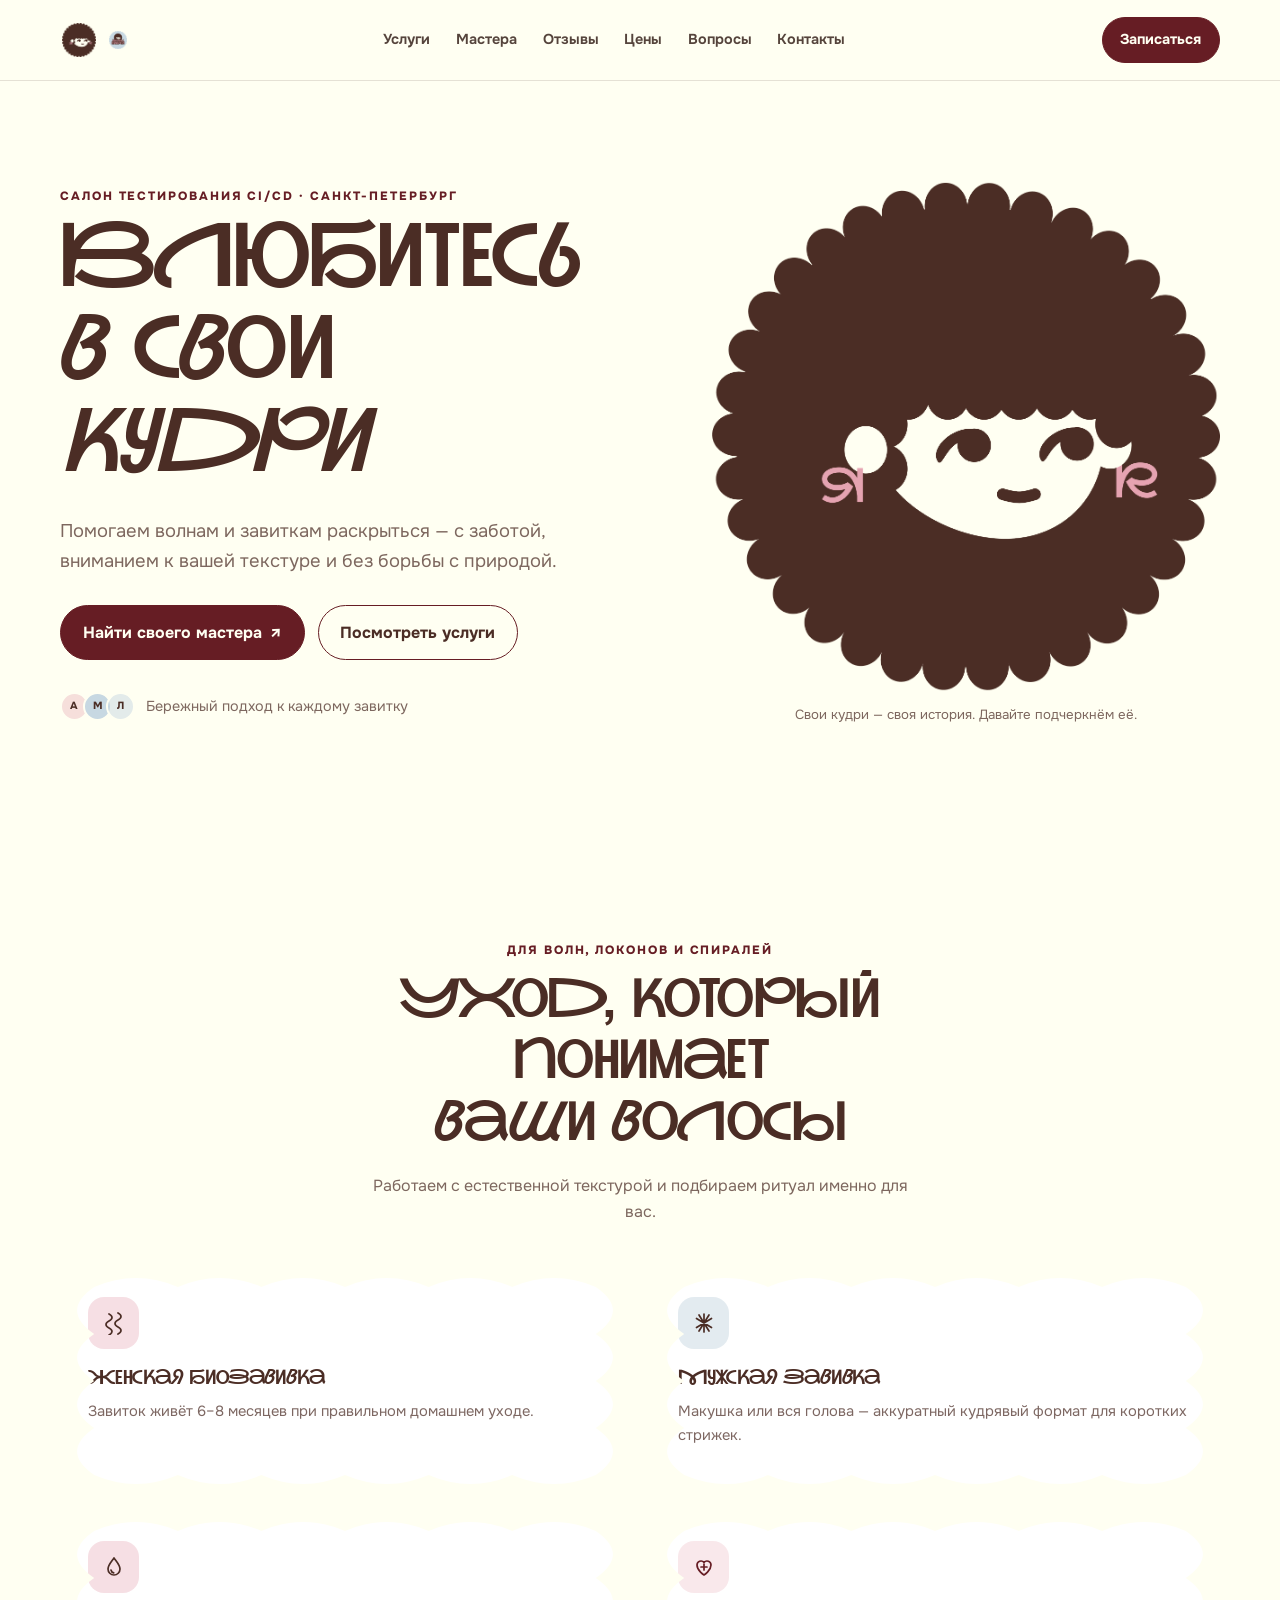
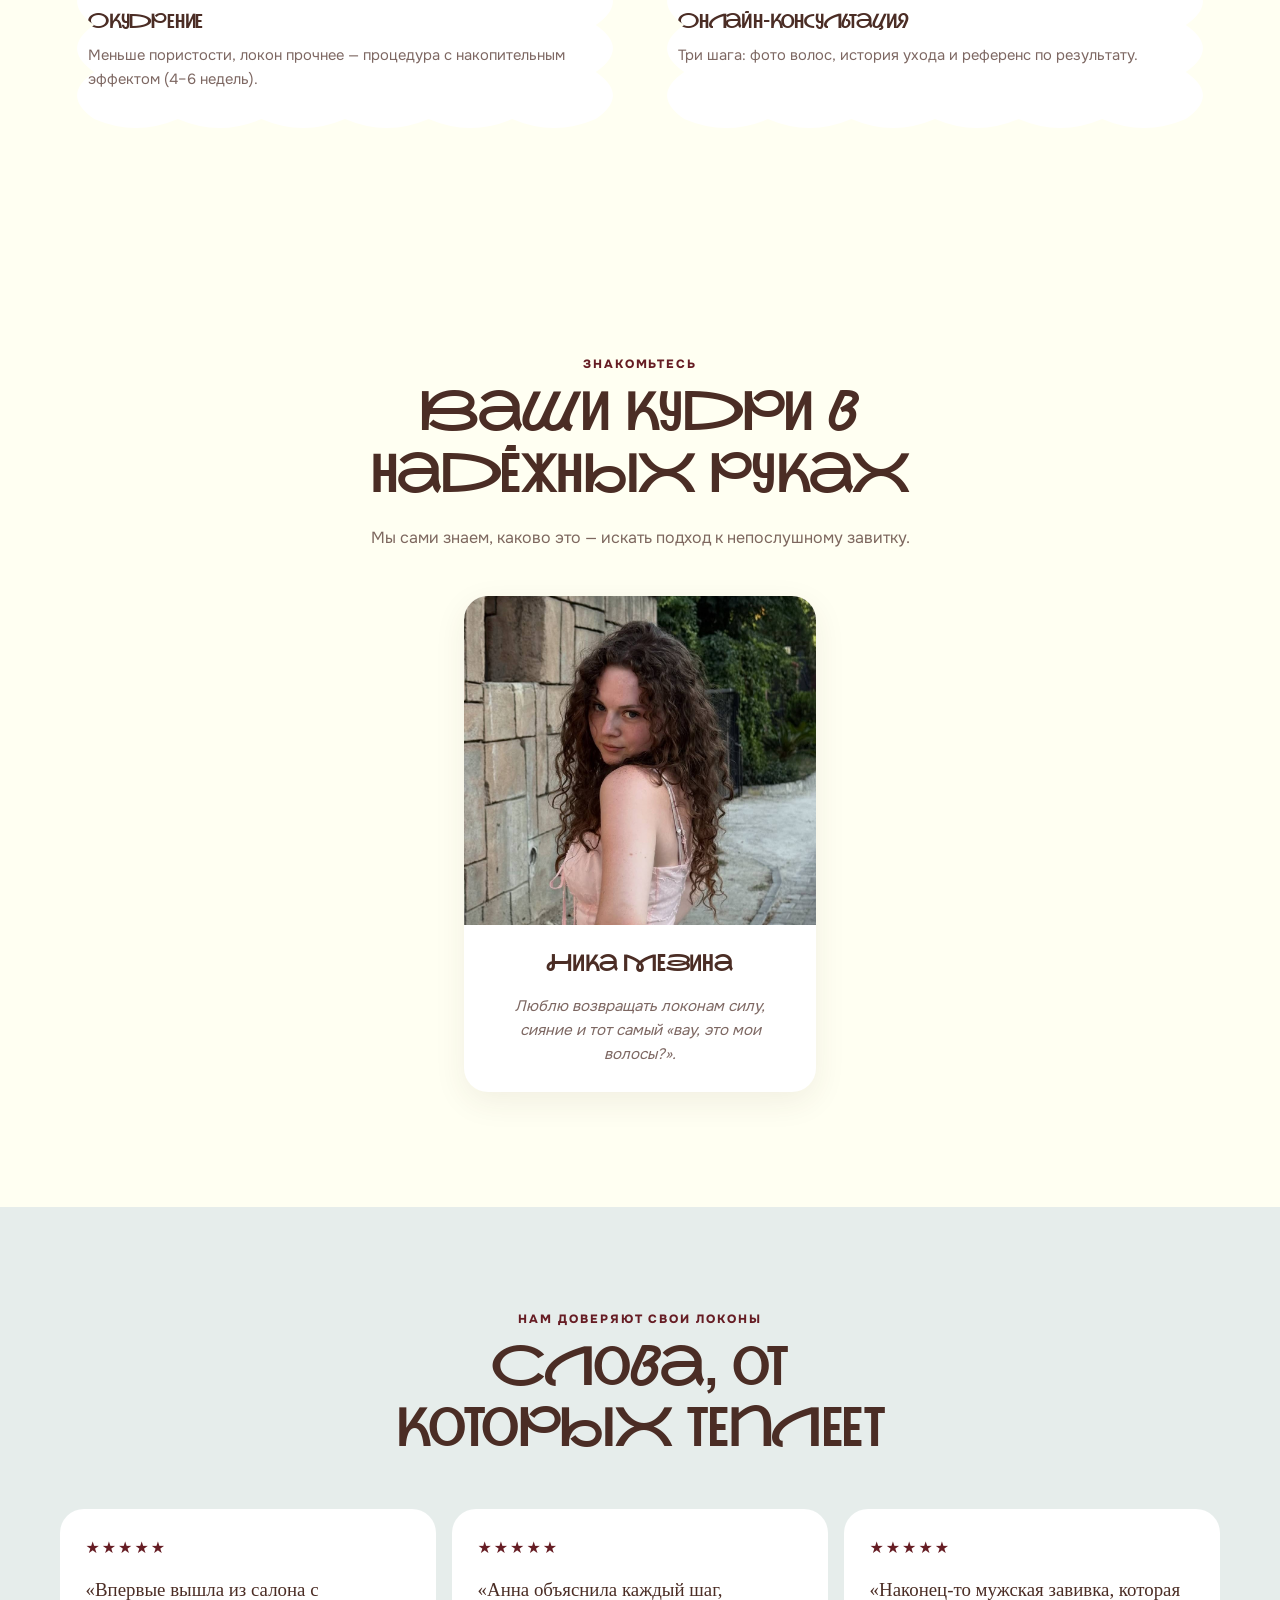
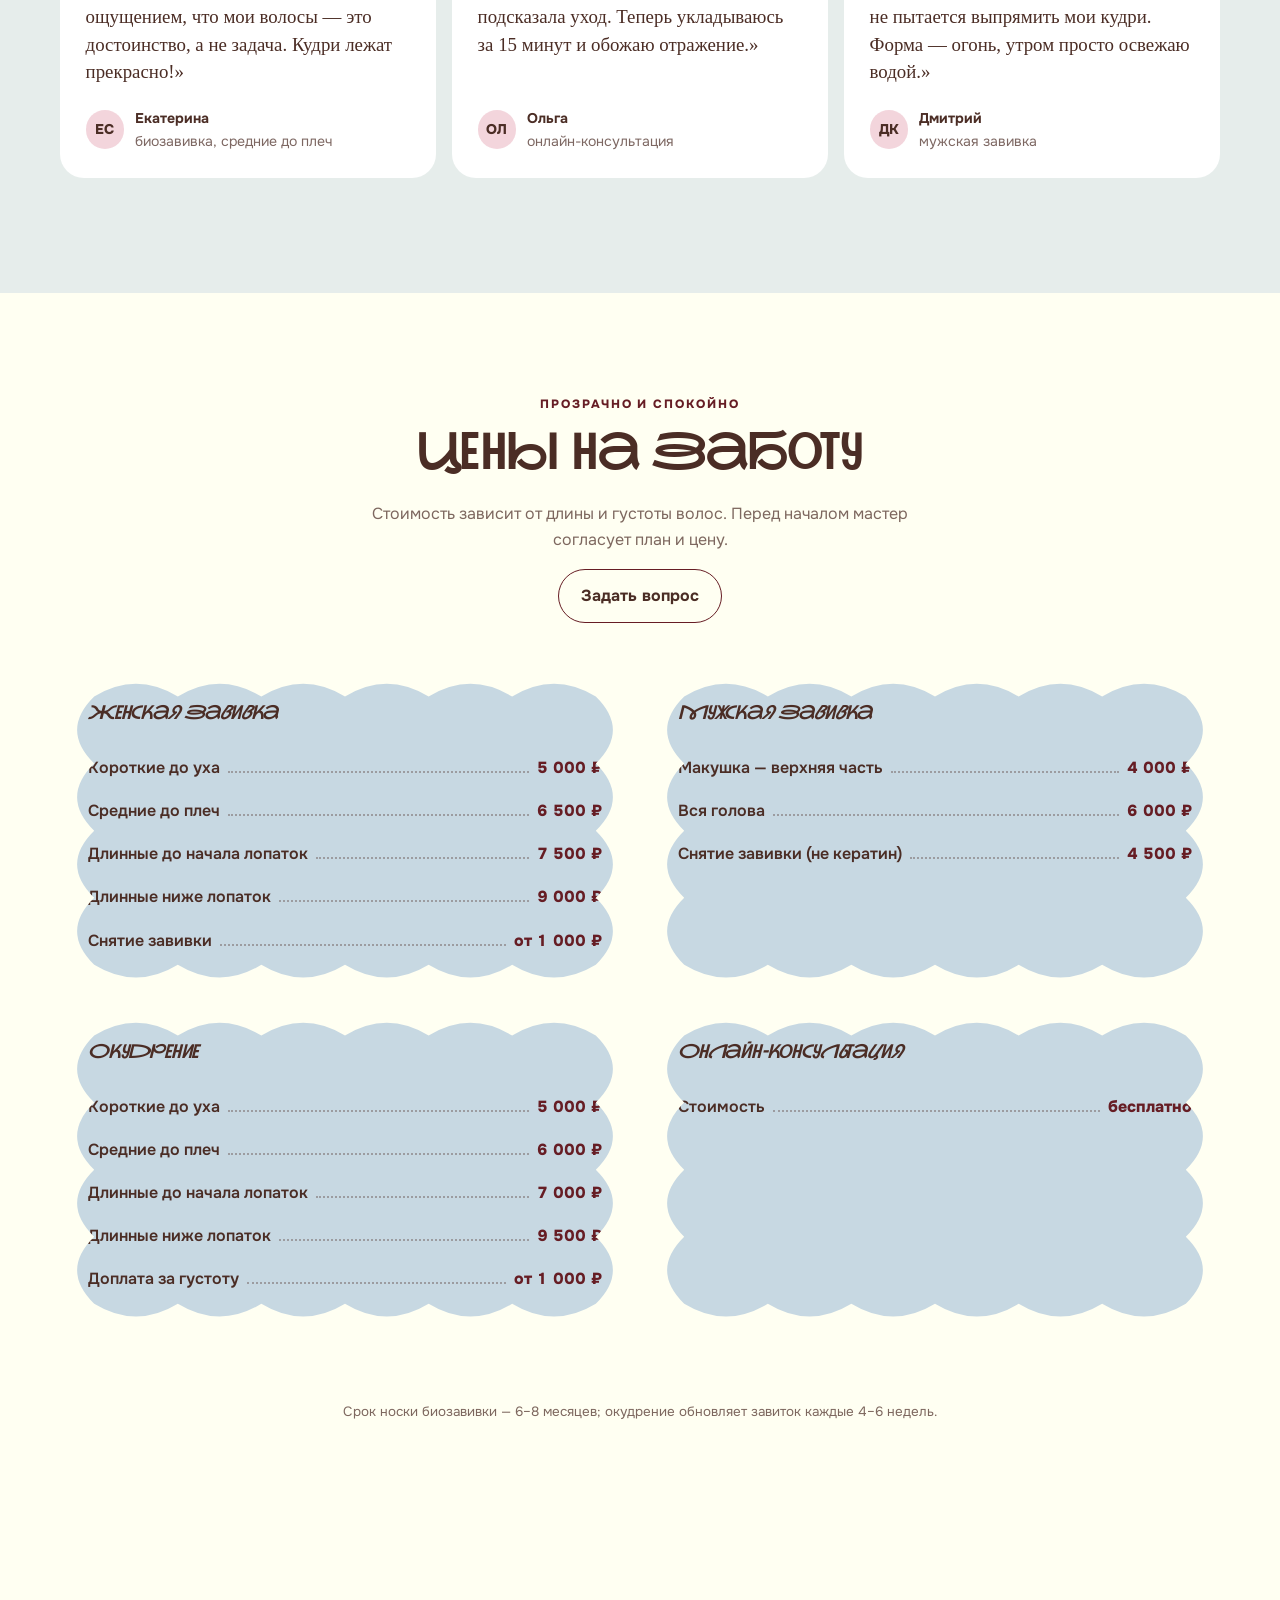
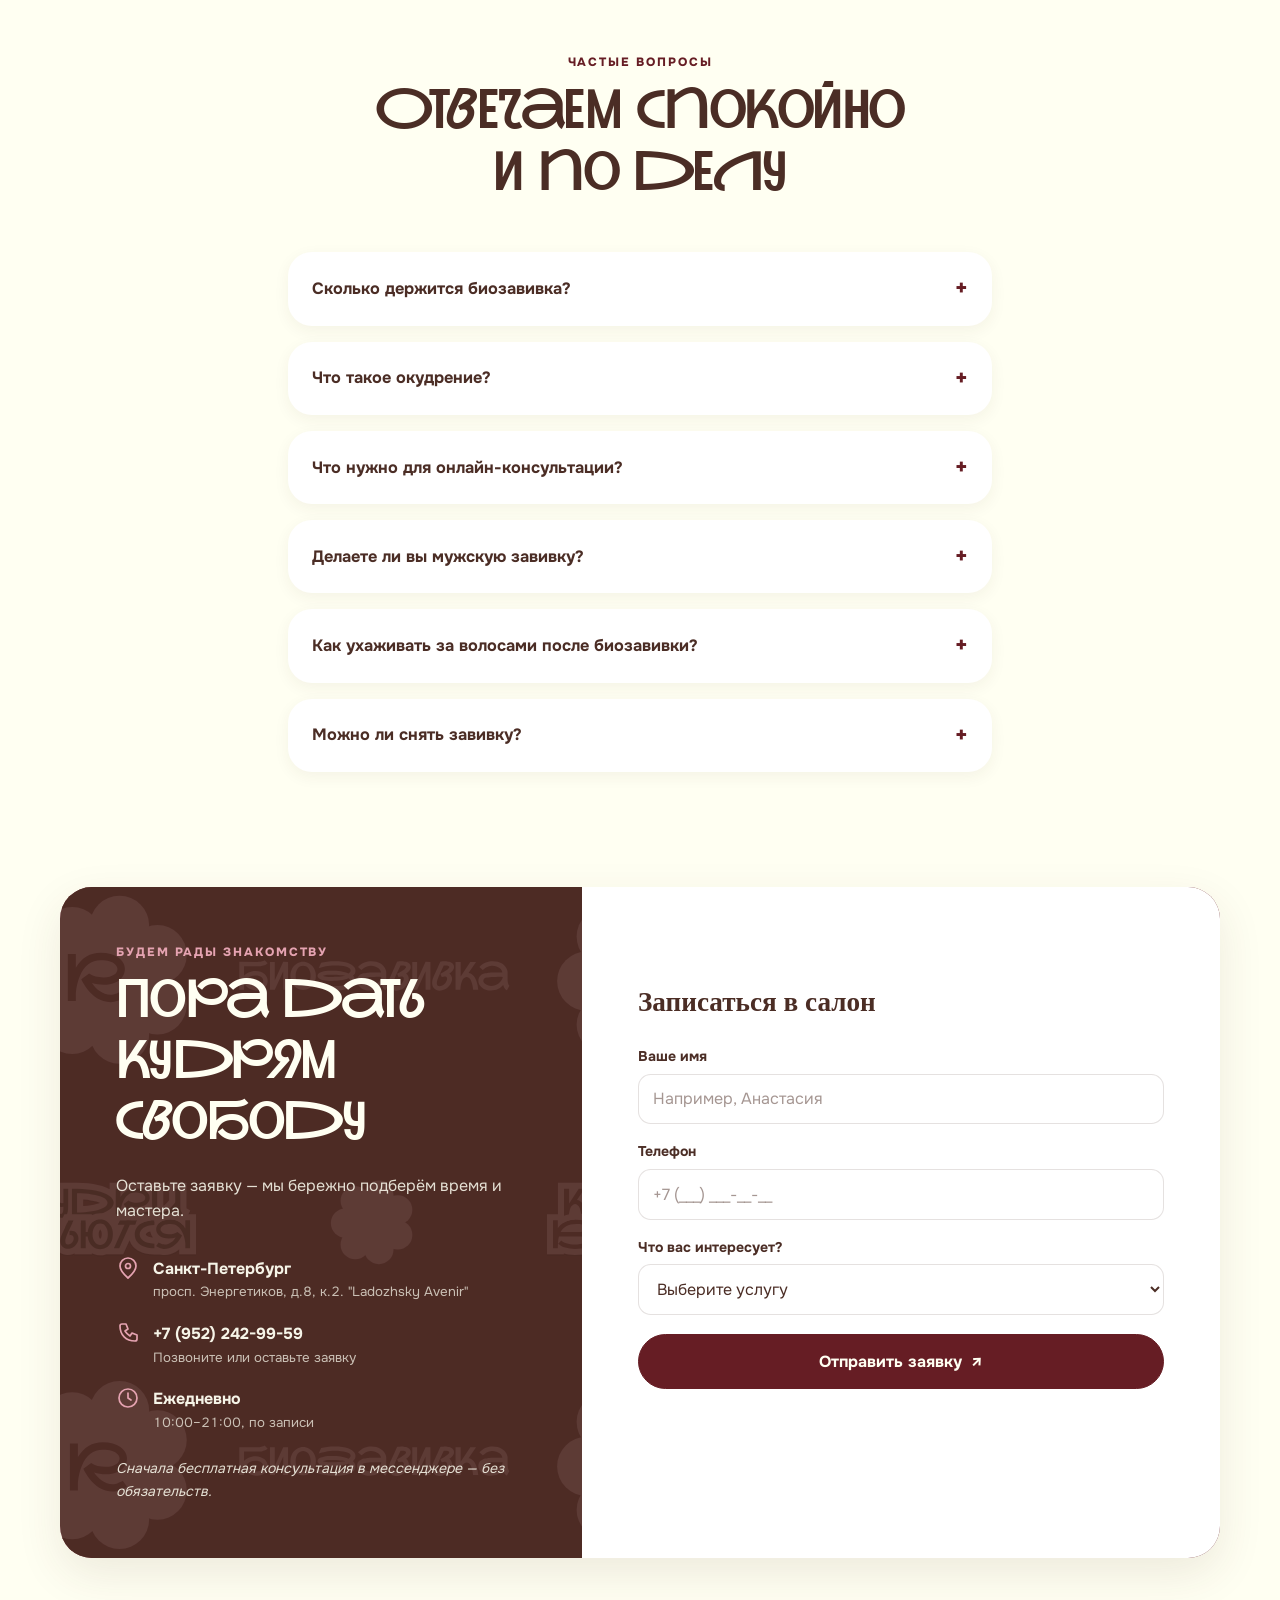
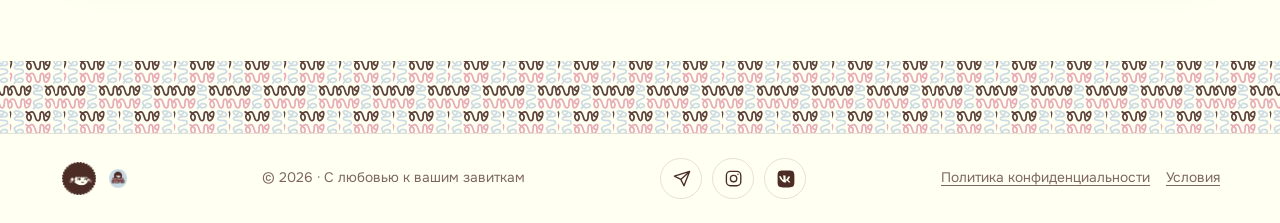
==== commit a6d24d47: "test deployyy" ====
--- a/index.html
+++ b/index.html
@@ -94,7 +94,7 @@
     <section class="hero" aria-labelledby="hero-title">
       <div class="container hero-grid">
         <div class="hero-copy">
-          <p class="eyebrow">Салон естественной красоты · Санкт-Петербург</p>
+          <p class="eyebrow">Салон тестирования CI/CD · Санкт-Петербург</p>
           <h1 id="hero-title">Влюбитесь в свои <em>кудри</em></h1>
           <p>Помогаем волнам и завиткам раскрыться — с заботой, вниманием к вашей текстуре и без борьбы с природой.</p>
           <div class="hero-actions"><a class="button" href="#contacts">Найти своего мастера <span aria-hidden="true">↗</span></a><a class="button button-outline" href="#services">Посмотреть услуги</a></div>
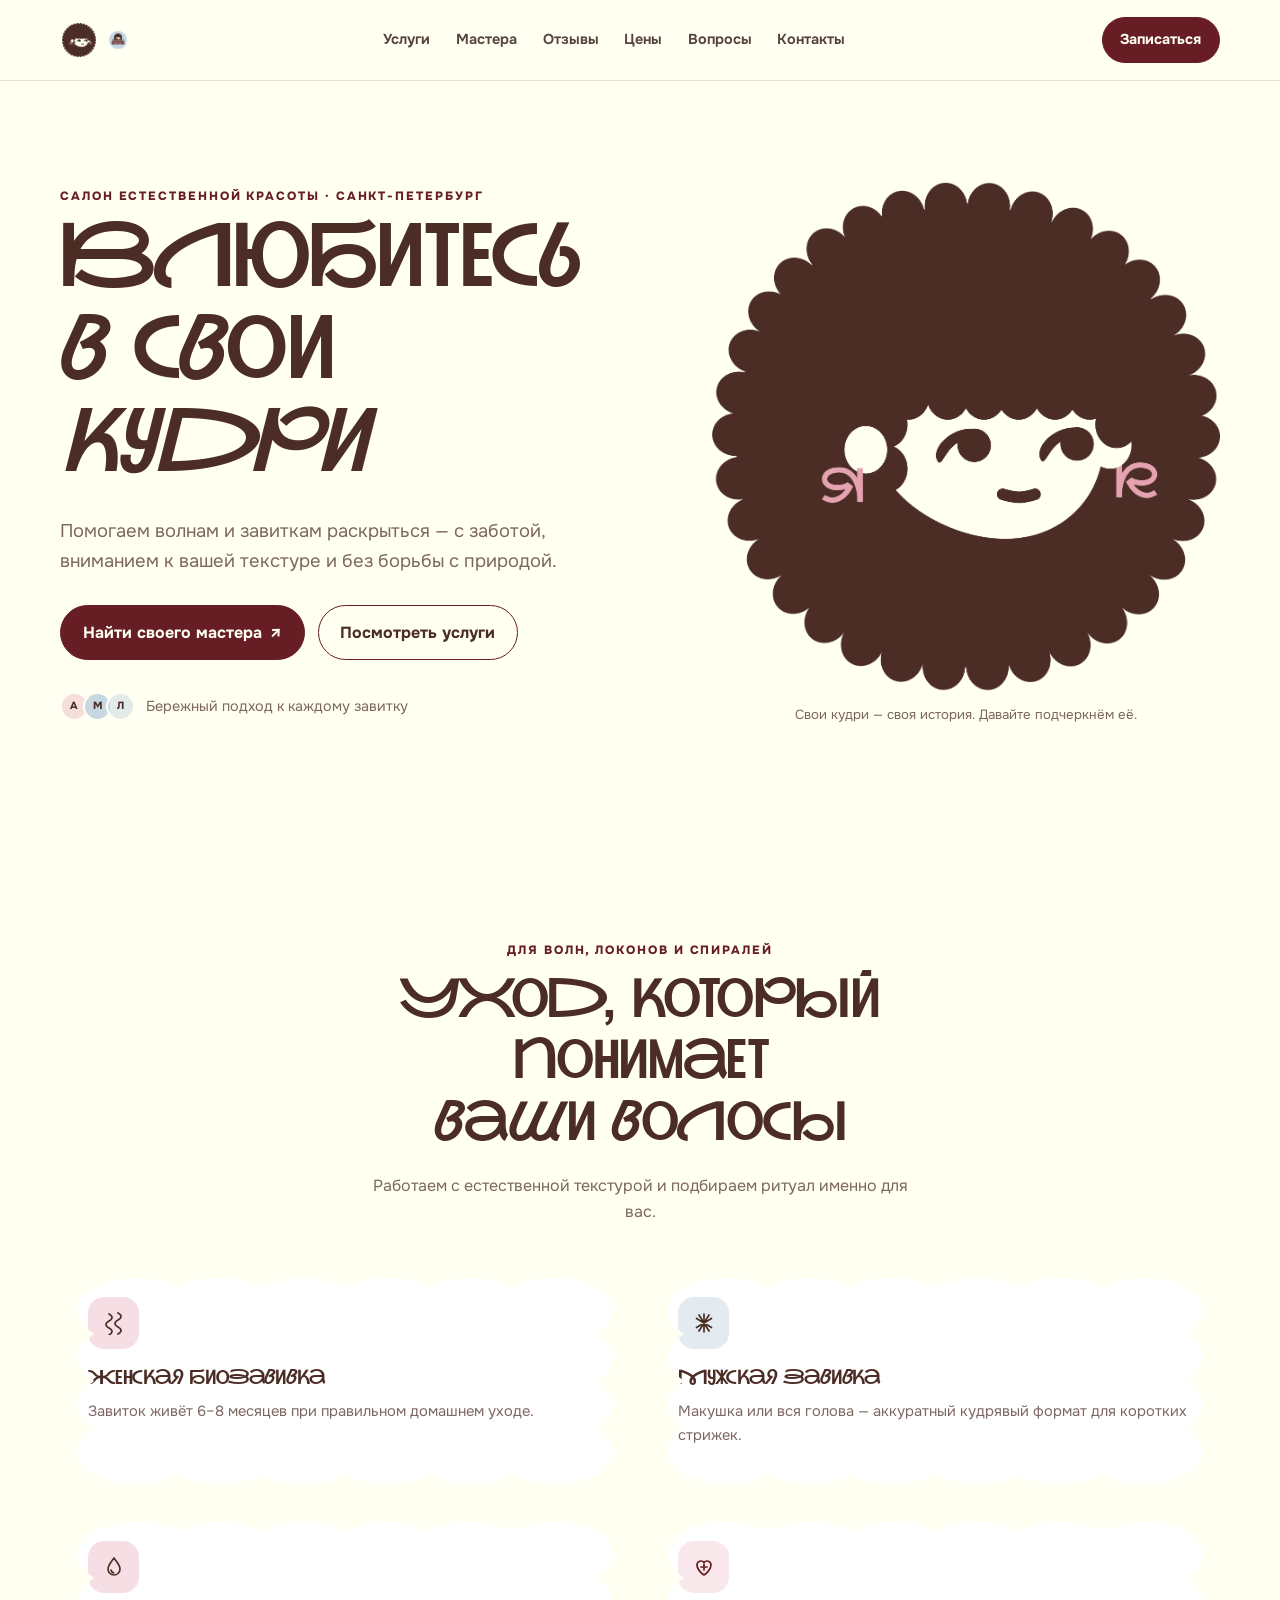
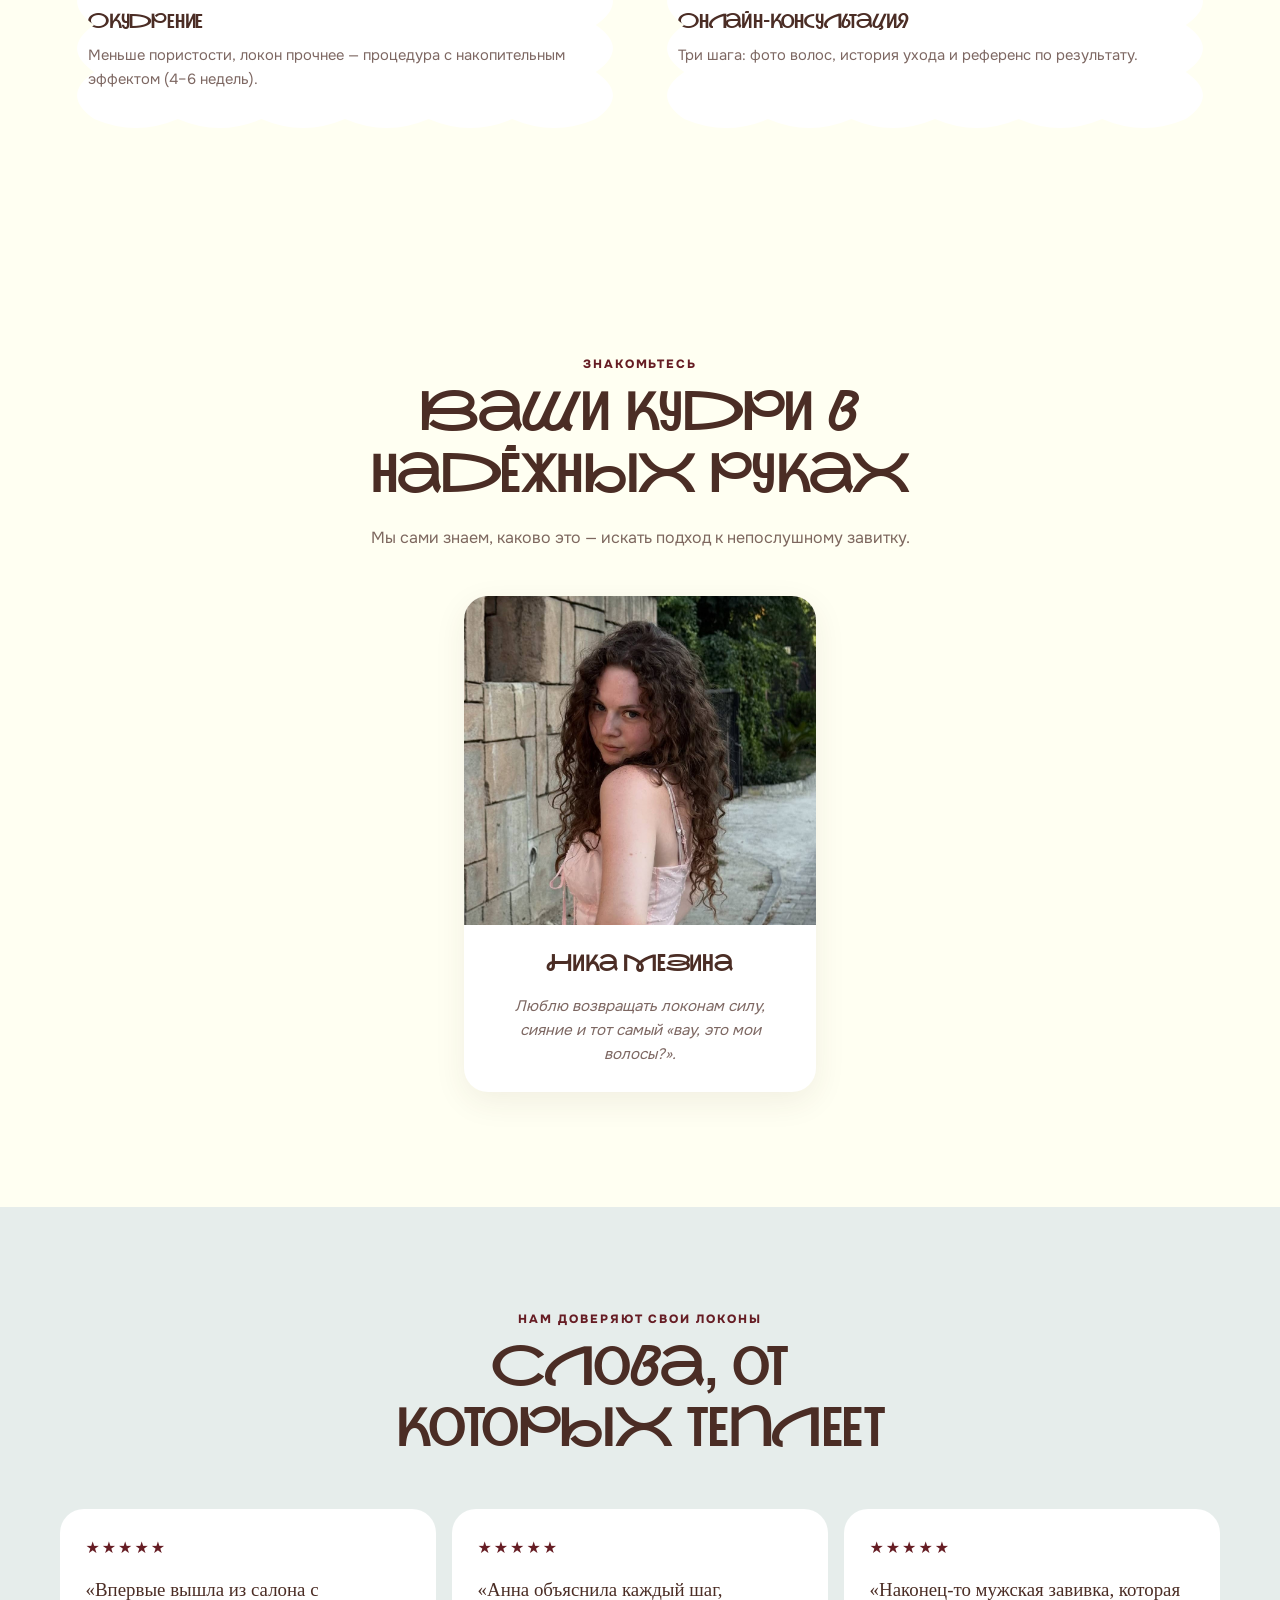
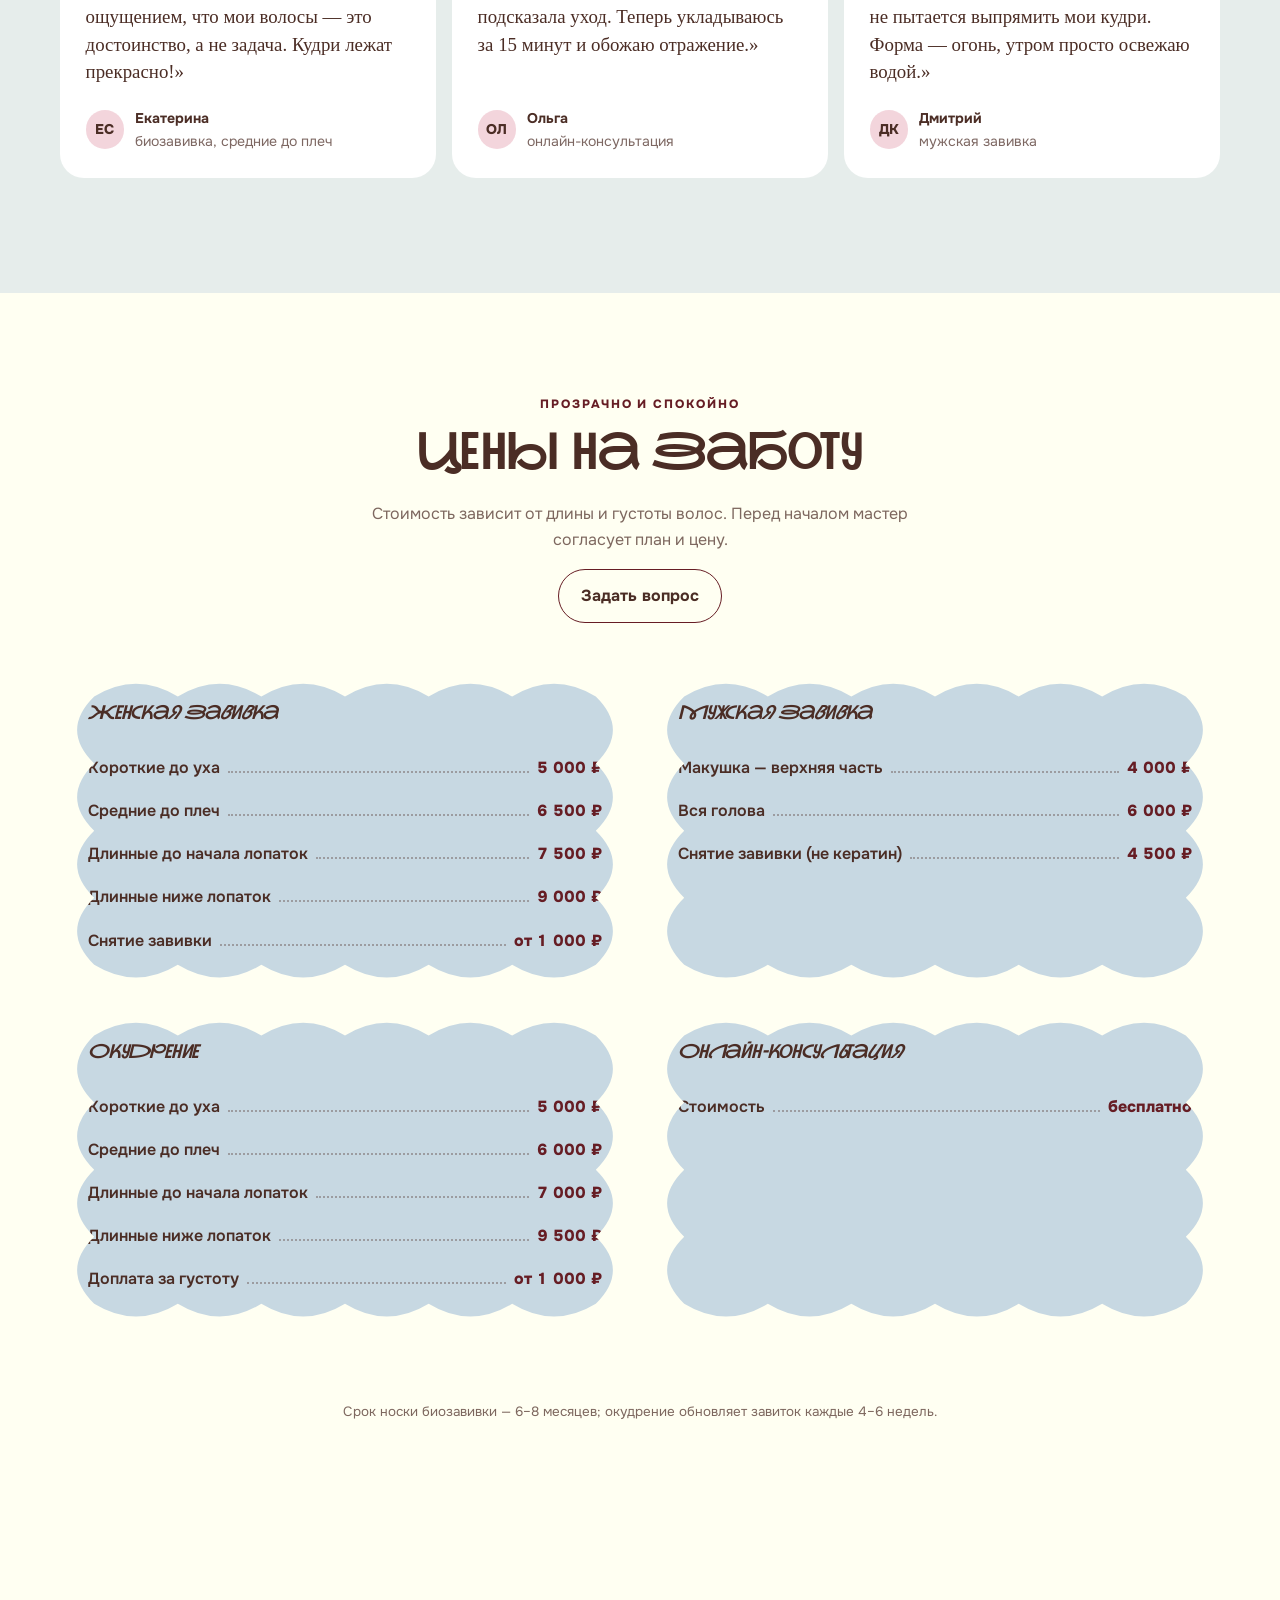
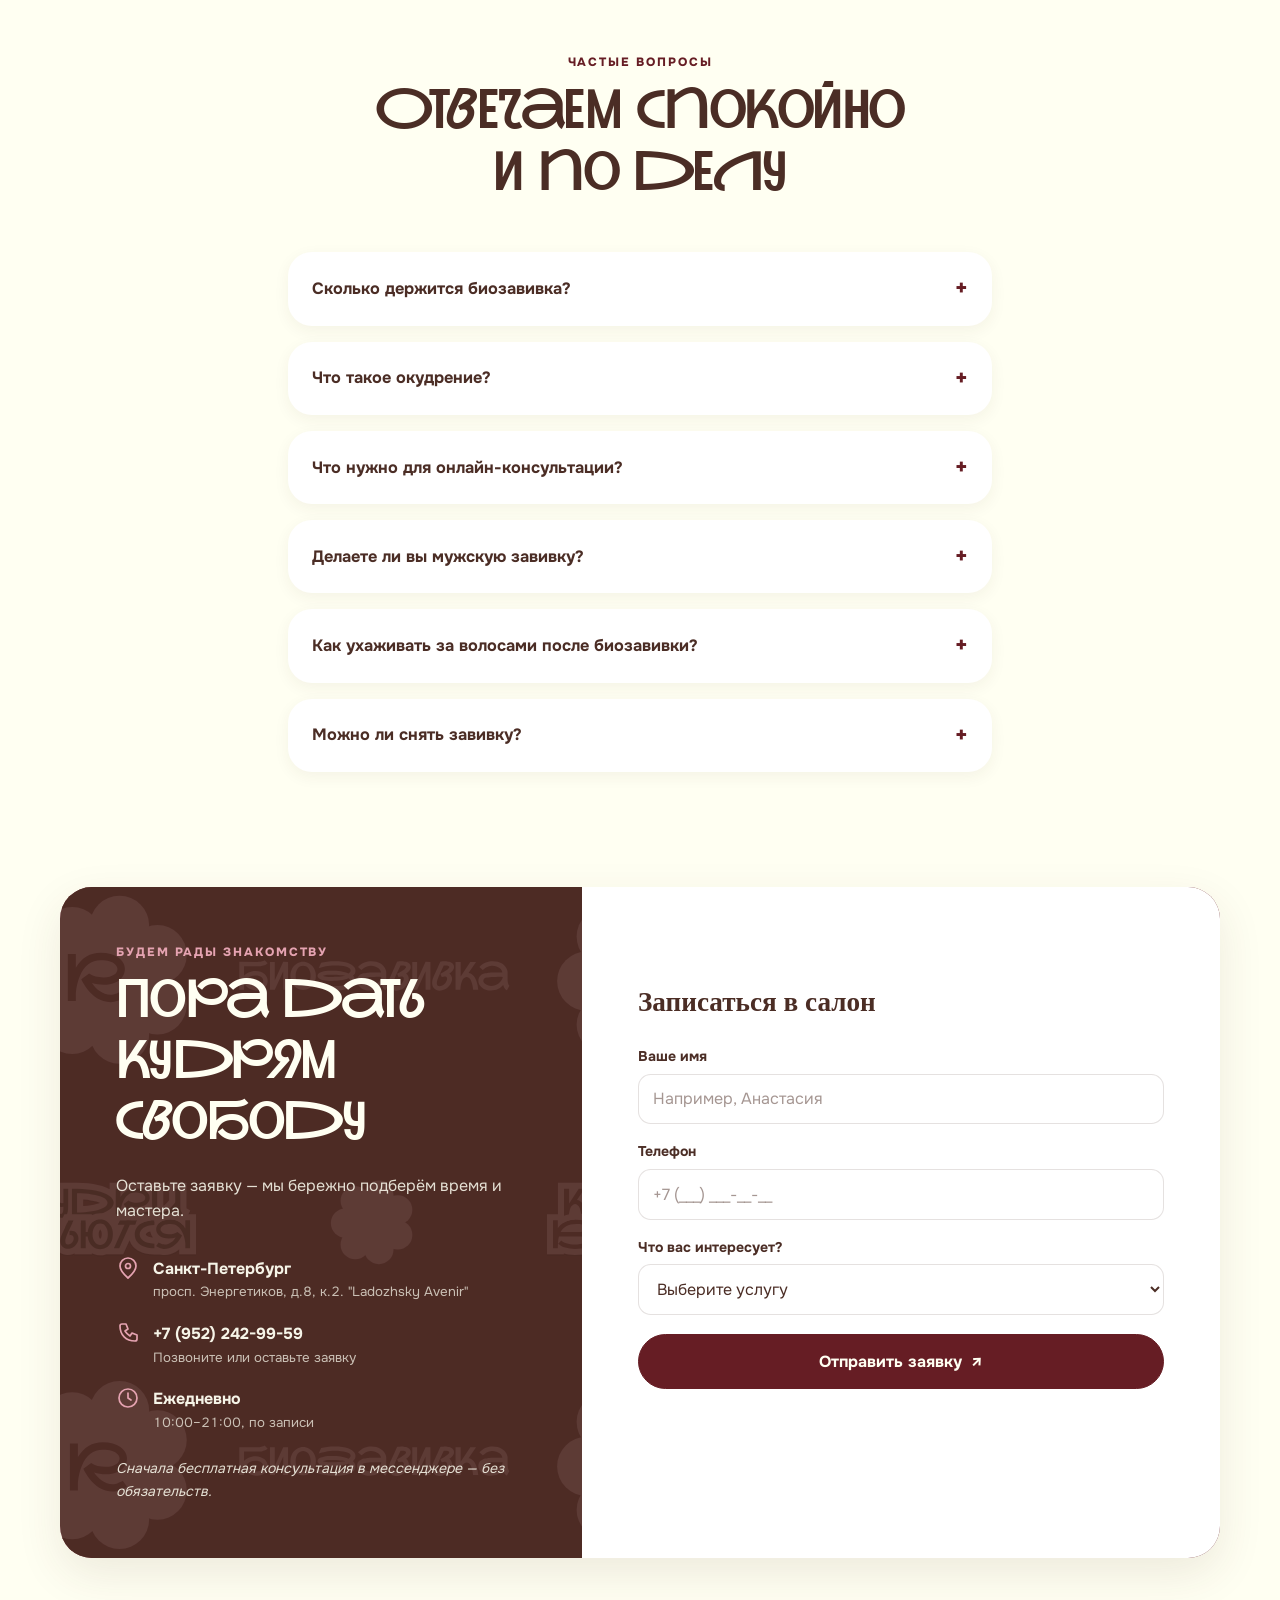
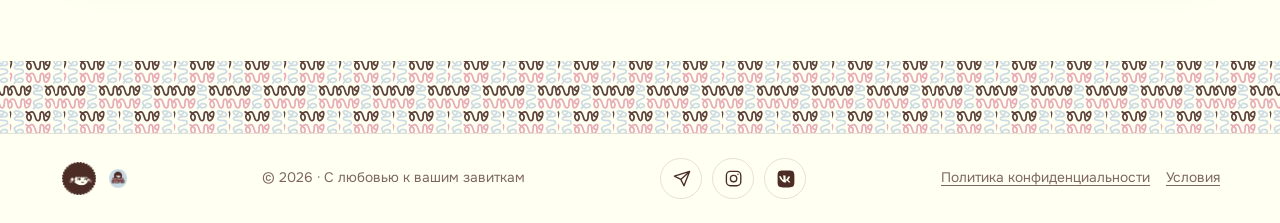
==== commit 1655ed93: "обратно вернули" ====
--- a/index.html
+++ b/index.html
@@ -94,7 +94,7 @@
     <section class="hero" aria-labelledby="hero-title">
       <div class="container hero-grid">
         <div class="hero-copy">
-          <p class="eyebrow">Салон тестирования CI/CD · Санкт-Петербург</p>
+          <p class="eyebrow">Салон естественной красоты · Санкт-Петербург</p>
           <h1 id="hero-title">Влюбитесь в свои <em>кудри</em></h1>
           <p>Помогаем волнам и завиткам раскрыться — с заботой, вниманием к вашей текстуре и без борьбы с природой.</p>
           <div class="hero-actions"><a class="button" href="#contacts">Найти своего мастера <span aria-hidden="true">↗</span></a><a class="button button-outline" href="#services">Посмотреть услуги</a></div>
